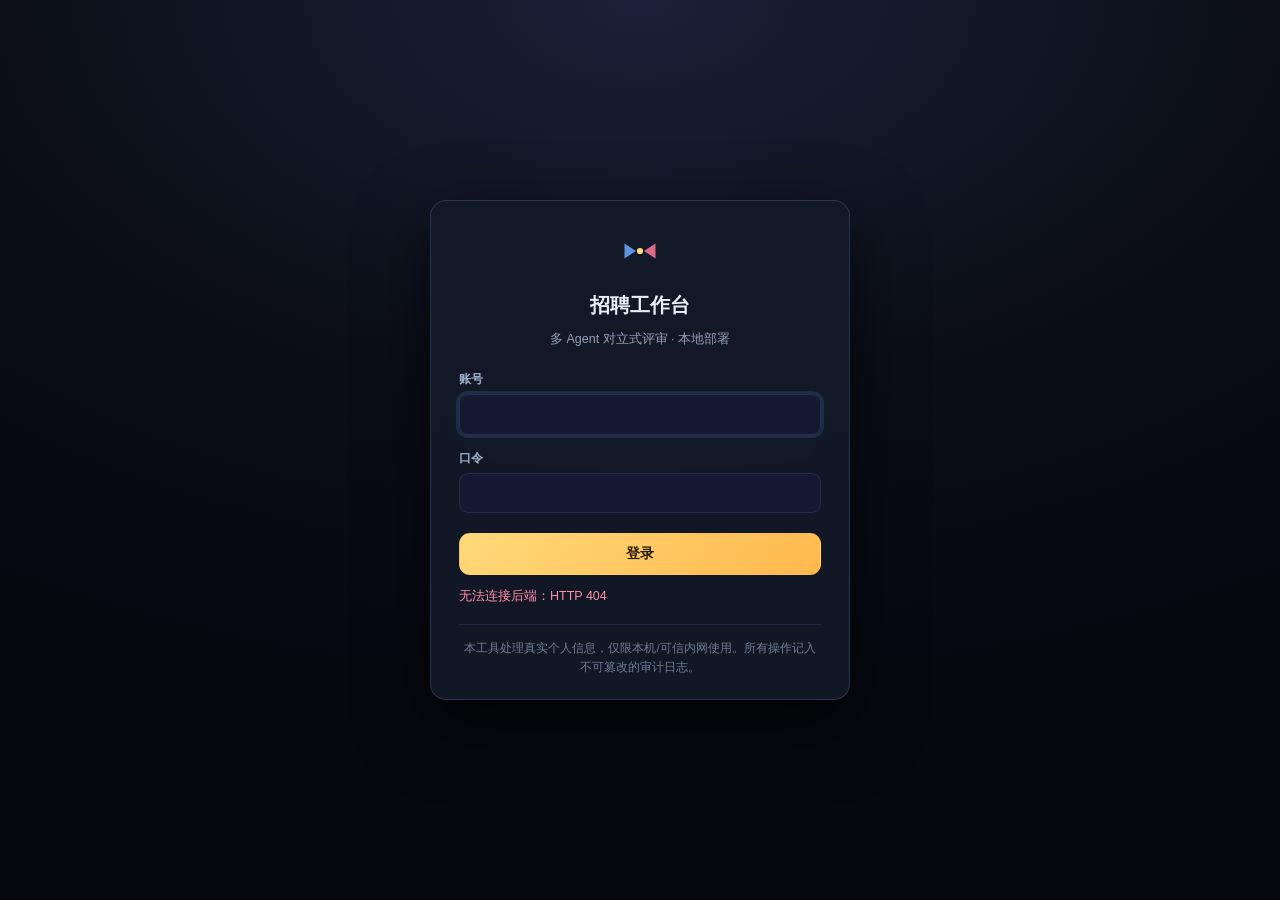
==== viewer/index.html @ b4128a80 "v01: 证据审计型人才筛选助手 本地部署的多 Agent 对抗式简历评审工具。这一版的目标不是"功能多"， 而是让结论**可被检验**：分数能复现、误差能量化、口径可追溯、结果能归档。  产出重点不" ====
<!DOCTYPE html>
<html lang="zh-CN">
<head>
<meta charset="UTF-8" />
<meta name="viewport" content="width=device-width, initial-scale=1.0" />
<title>多 Agent 对立式人才筛选 · 招聘工作台</title>
<link rel="stylesheet" href="styles.css" />
</head>
<body>
<canvas id="starfield"></canvas>

<!-- ==================== 登录 / 初始化闸门 ====================
     这道门不能省：库里存的是真实简历（手机号、学历、工作经历），
     没有登录就等于把整台机器的招聘数据暴露给任何能打开浏览器的人。 -->
<div id="authGate" class="auth-gate hidden">
  <div class="auth-card">
    <div class="auth-logo">
      <svg viewBox="0 0 40 40" width="40" height="40" aria-hidden="true">
        <path d="M4.5 12.5 L16 20 L4.5 27.5 Z" fill="#6ea8ff" opacity=".85"/>
        <path d="M35.5 12.5 L24 20 L35.5 27.5 Z" fill="#ff7a9a" opacity=".85"/>
        <circle cx="20" cy="20" r="3.1" fill="#ffd97a"/>
      </svg>
    </div>

    <!-- 首次启动：创建管理员 -->
    <div id="authSetup" class="hidden">
      <h2>首次启动 · 创建管理员</h2>
      <p class="auth-sub">
        本地数据库还没有任何账号。这个账号拥有全部权限（用户管理、隐私导出/删除）。
        口令至少 8 位——它保护的是真实候选人的个人信息。
      </p>
      <div class="field">
        <label>管理员账号</label>
        <input id="setupUser" type="text" value="admin" autocomplete="username">
      </div>
      <div class="field">
        <label>显示名</label>
        <input id="setupName" type="text" placeholder="例如：HR 主管" autocomplete="off">
      </div>
      <div class="field">
        <label>口令</label>
        <input id="setupPass" type="password" autocomplete="new-password">
        <div class="pw-meter"><i id="setupMeter"></i></div>
        <div class="hint" id="setupHint"></div>
      </div>
      <div class="field">
        <label>再输一次</label>
        <input id="setupPass2" type="password" autocomplete="new-password">
      </div>
      <button class="btn primary lg full" id="setupBtn" onclick="doSetup()">创建并进入</button>
      <div class="auth-msg" id="setupMsg"></div>
    </div>

    <!-- 常规登录 -->
    <div id="authLogin" class="hidden">
      <h2>招聘工作台</h2>
      <p class="auth-sub">多 Agent 对立式评审 · 本地部署</p>
      <div class="field">
        <label>账号</label>
        <input id="loginUser" type="text" autocomplete="username">
      </div>
      <div class="field">
        <label>口令</label>
        <input id="loginPass" type="password" autocomplete="current-password"
               onkeydown="if(event.key==='Enter')doLogin()">
      </div>
      <button class="btn primary lg full" id="loginBtn" onclick="doLogin()">登录</button>
      <div class="auth-msg" id="loginMsg"></div>
    </div>

    <div class="auth-note">
      本工具处理真实个人信息，仅限本机/可信内网使用。所有操作记入不可篡改的审计日志。
    </div>
  </div>
</div>

<div id="intro">
  <canvas id="introCanvas"></canvas>
</div>

<header class="pre-intro">
  <div class="logo" aria-hidden="true">
    <!-- 正反两方对撞 + 中间的裁判恒星：把"对立式筛选"直接画出来 -->
    <svg viewBox="0 0 40 40" width="30" height="30">
      <defs>
        <linearGradient id="lgPro" x1="0" y1="0" x2="1" y2="0">
          <stop offset="0" stop-color="#6ea8ff" stop-opacity=".35"/>
          <stop offset="1" stop-color="#6ea8ff"/>
        </linearGradient>
        <linearGradient id="lgCon" x1="1" y1="0" x2="0" y2="0">
          <stop offset="0" stop-color="#ff7a9a" stop-opacity=".35"/>
          <stop offset="1" stop-color="#ff7a9a"/>
        </linearGradient>
      </defs>
      <path d="M4.5 12.5 L16 20 L4.5 27.5 Z" fill="url(#lgPro)"/>
      <path d="M35.5 12.5 L24 20 L35.5 27.5 Z" fill="url(#lgCon)"/>
      <circle cx="20" cy="20" r="6.2" fill="#ffd97a" opacity=".16"/>
      <circle cx="20" cy="20" r="3.1" fill="#ffd97a"/>
    </svg>
  </div>
  <div class="titles">
    <h1>招聘工作台 · 多 Agent 对立式筛选</h1>
    <div class="sub">正反 Agent 实时博弈 → 裁判剔除幻觉 → 三评委盲审 → 中位数聚合定级</div>
  </div>
  <nav class="topnav">
    <button class="navbtn on" id="navJobs" onclick="switchView('jobs')">岗位</button>
    <button class="navbtn" id="navTalent" onclick="switchView('talent')">人才库</button>
    <button class="navbtn" id="navAnalytics" onclick="switchView('analytics')">分析</button>
    <button class="navbtn admin-only hidden" id="navAdmin" onclick="switchView('admin')">管理</button>
  </nav>
  <div class="spacer"></div>
  <span class="pending-badge hidden" id="pendingBadge" onclick="switchView('talent');filterPending()"
        title="有候选人疑似与库中记录是同一人，等待你确认"></span>
  <button class="btn tiny ghost hidden" id="pendingBatchBtn" onclick="openBatchIdentity()"
          title="一次确认多条（仅支持「不是同一人」，合并请逐条确认）">批量确认</button>
  <button class="model-badge" id="modelBadge" onclick="openSettings()" title="点击切换模型">
    <span class="mb-gear">⚙</span><span id="modelBadgeText">检测中…</span>
  </button>
  <button class="user-badge" id="userBadge" onclick="openUserMenu()" title="账号与退出">
    <span id="userBadgeText">—</span>
  </button>
</header>

<main id="app" class="pre-intro">

  <!-- ==================== 一、主界面：仪表盘 + 岗位列表 ==================== -->
  <section id="viewHome" class="view">

    <div class="dash-head">
      <div>
        <h2>招聘工作台</h2>
        <p class="dash-sub">用多 Agent 对抗式评审，把一份简历变成可解释、可复盘的结论</p>
      </div>
      <button class="btn primary lg" onclick="openNewJob()">＋ 新建岗位</button>
    </div>

    <!-- 环境自检：demo 现场最怕"配好了但跑不起来"却不知道卡在哪 -->
    <div id="selfcheckBand" class="selfcheck">
      <div class="sc-head">
        <b>环境自检</b>
        <span class="muted" id="scSummary">检查中…</span>
        <button class="btn tiny ghost" id="scProbeBtn" onclick="probeSelfcheck()"
                title="会真实发起一次最小模型调用（消耗极少额度）">检测模型连通性</button>
        <button class="btn tiny ghost" onclick="loadSelfcheck(false)">刷新</button>
      </div>
      <div id="scItems" class="sc-items"></div>
      <div class="hint" id="scNote"></div>
    </div>

    <!-- 概览 -->
    <div class="stat-grid">
      <div class="stat">
        <div class="sv" id="statJobs">0</div>
        <div class="sl">在招岗位</div>
      </div>
      <div class="stat">
        <div class="sv" id="statCands">0</div>
        <div class="sl">候选人</div>
      </div>
      <div class="stat">
        <div class="sv" id="statScored">0</div>
        <div class="sl">已出结论</div>
      </div>
      <div class="stat">
        <div class="sv" id="statGrade">—</div>
        <div class="sl">等级分布 A/B/C</div>
      </div>
    </div>

    <div class="section-head" id="jobsHead">
      <h3>在招岗位</h3>
      <span class="muted" id="jobsCount"></span>
    </div>
    <div id="jobGrid" class="job-grid"></div>
  </section>

  <!-- ==================== 二、岗位工作台 ==================== -->
  <section id="viewJob" class="view hidden">
    <button class="btn ghost back-btn" onclick="goHome()">← 返回主页</button>

    <div class="page-head">
      <div>
        <h2 id="jobTitle">—</h2>
        <p class="page-sub" id="jobSub"></p>
      </div>
      <div class="head-actions">
        <span class="badge" id="jobStatusBadge">—</span>
        <button class="btn" onclick="openJdEditor()">✎ 编辑岗位要求</button>
        <button class="btn danger-ghost" onclick="confirmDeleteJob()">删除岗位</button>
      </div>
    </div>

    <!-- 岗位要求摘要 -->
    <div id="jdCard" class="card"></div>

    <!-- 候选人素材 -->
    <div class="card">
      <div class="card-head">
        <h3>候选人素材</h3>
        <div class="head-actions">
          <button class="btn" onclick="openUpload()">＋ 上传素材</button>
        </div>
      </div>
      <div class="card-body">
        <div id="candList"></div>
      </div>
    </div>

    <!-- 评审 -->
    <div class="card">
      <div class="card-head">
        <h3>评审</h3>
        <div class="head-actions">
          <label class="chk"><input type="checkbox" id="optRebuild"> 重跑已评过的</label>
          <button class="btn danger-ghost hidden" id="cancelRunBtn" onclick="cancelRun()">■ 取消评审</button>
          <button class="btn primary" id="runBtn" onclick="startRun()">▶ 开始评审</button>
        </div>
      </div>
      <div class="card-body">
        <div id="runHint" class="hint"></div>
        <div id="costHint" class="hint cost-hint"></div>
        <div id="actualHint" class="hint hidden"></div>
      </div>
    </div>

    <!-- 实时辩论直播间：可拖动 / 可缩放 / 可最小化的浮窗 -->
    <div id="liveCard" class="card hidden">
      <div class="card-head" id="liveHead">
        <h3>⚔ 辩论直播间 <span class="live-grip-hint">拖动标题移动</span></h3>
        <div class="head-actions">
          <span class="badge" id="liveProgress">—</span>
          <button class="btn ghost" id="liveFollow" onclick="toggleFollow()">自动滚动：开</button>
          <button class="btn ghost" id="liveDock" onclick="toggleLiveFloat()"
                  title="在浮窗和页面内嵌之间切换">浮窗</button>
          <button class="btn ghost" id="liveMin" onclick="toggleLiveMin()"
                  title="收起只留标题栏">—</button>
        </div>
      </div>
      <div class="card-body" id="liveBody">
        <div id="liveFeed" class="live-feed"></div>
      </div>
    </div>

    <!-- 结果 -->
    <div id="resultCard" class="card hidden">
      <div class="card-head">
        <h3>评审结果</h3>
        <div class="head-actions">
          <button class="btn primary" onclick="exportReport()">📄 导出评审报告</button>
          <button class="btn" onclick="printReport()" title="打开打印预览，可选「另存为 PDF」">🖨 打印 / PDF</button>
          <button class="btn" onclick="exportJSON()">导出 JSON</button>
        </div>
      </div>
      <div class="card-body">
        <div id="resultBody"></div>
      </div>
    </div>

    <!-- 回测对齐：把 HR 的真实决定变成标准答案 -->
    <div id="alignCard" class="card hidden">
      <div class="card-head">
        <h3>🎯 与实际筛选结果对照（回测）</h3>
        <div class="head-actions">
          <button class="btn" onclick="openAlignImport()">＋ 导入真实决定</button>
          <button class="btn ghost" onclick="loadAlign()">刷新</button>
        </div>
      </div>
      <div class="card-body">
        <p class="hint">
          这一步回答的是<b>最该先问的问题</b>：系统认为该先看的人，
          和你实际推去面试的人，重合度有多高。<br>
          没有这一步，分数准不准只能靠感觉；有了它，你才知道该不该信这个排序。
        </p>
        <div id="alignBatchList"></div>
        <div id="alignReport" style="margin-top:14px"></div>
      </div>
    </div>
  </section>

  <!-- ==================== 三、人才库（跨岗位） ==================== -->
  <section id="viewTalent" class="view hidden">
    <div class="dash-head">
      <div>
        <h2>人才库</h2>
        <p class="dash-sub">所有面过的人沉淀在这里 —— 跨岗位汇总，可以再拉进新岗位复评</p>
      </div>
      <div class="head-actions">
        <input id="talentSearch" class="talent-search" type="search"
               placeholder="搜索姓名 / 标签 / 备注 / 岗位…"
               oninput="debouncedTalentSearch()">
        <div class="seg-mini" id="talentGradeSeg">
          <button class="segbtn on" data-g="" onclick="setTalentGrade('')">全部</button>
          <button class="segbtn" data-g="A" onclick="setTalentGrade('A')">A</button>
          <button class="segbtn" data-g="B" onclick="setTalentGrade('B')">B</button>
          <button class="segbtn" data-g="C" onclick="setTalentGrade('C')">C</button>
        </div>
        <select id="talentStatus" class="talent-sel" onchange="loadTalent()">
          <option value="">全部状态</option>
        </select>
      </div>
    </div>

    <div class="stat-grid" id="talentStats"></div>

    <div class="section-head">
      <h3>人才清单</h3>
      <span class="muted" id="talentCount"></span>
    </div>
    <div id="talentGrid" class="talent-grid"></div>
  </section>

  <!-- ==================== 四、分析：这套分数到底准不准 ==================== -->
  <section id="viewAnalytics" class="view hidden">
    <div class="dash-head">
      <div>
        <h2>分析</h2>
        <p class="dash-sub">
          这里回答一个问题：<b>本工具的评分，和真实面试结果对得上吗？</b>
          对不上就说明分数不能用；没数据就说明还不能判断。
        </p>
      </div>
    </div>

    <div class="notice">
      <b>先看这一条：</b>0–10 分与 A/B/C 等级本身<b>未经校准</b>，
      是一件"有理由但没证据"的判断。它<b>不能</b>单独作为录用或淘汰依据。
      翻到下面「命中率」看它目前有没有被验证过。
    </div>

    <!-- 命中率 -->
    <div class="card">
      <div class="card-head">
        <h3>评分有效性（命中率）</h3>
        <div class="head-actions">
          <button class="btn small" onclick="loadHitRate()">刷新</button>
        </div>
      </div>
      <div class="card-body" id="hitRateBody">
        <div class="hint">加载中…</div>
      </div>
    </div>

    <!-- 漂移 -->
    <div class="card">
      <div class="card-head">
        <h3>评分口径漂移</h3>
        <div class="head-actions">
          <button class="btn small" onclick="loadDrift()">刷新</button>
        </div>
      </div>
      <div class="card-body" id="driftBody">
        <div class="hint">加载中…</div>
      </div>
    </div>

    <!-- 校准集 -->
    <div class="card">
      <div class="card-head">
        <h3>人工标定集（检验人机一致性）</h3>
        <div class="head-actions">
          <button class="btn small" onclick="openNewCalibSet()">＋ 新建标定集</button>
          <button class="btn small" onclick="loadCalibration()">刷新</button>
        </div>
      </div>
      <div class="card-body" id="calibBody">
        <div class="hint">加载中…</div>
      </div>
    </div>

    <!-- 用量 -->
    <div class="card">
      <div class="card-head">
        <h3>模型用量与成本</h3>
        <div class="head-actions">
          <button class="btn small" onclick="loadUsage()">刷新</button>
        </div>
      </div>
      <div class="card-body" id="usageBody">
        <div class="hint">加载中…</div>
      </div>
    </div>
  </section>

  <!-- ==================== 五、管理（仅 admin） ==================== -->
  <section id="viewAdmin" class="view hidden">
    <div class="dash-head">
      <div>
        <h2>管理</h2>
        <p class="dash-sub">用户、审计日志、隐私与数据保留</p>
      </div>
    </div>

    <div class="card">
      <div class="card-head">
        <h3>用户</h3>
        <div class="head-actions">
          <button class="btn small" onclick="openNewUser()">＋ 新建用户</button>
          <button class="btn small" onclick="loadUsers()">刷新</button>
        </div>
      </div>
      <div class="card-body" id="usersBody"><div class="hint">加载中…</div></div>
    </div>

    <div class="card">
      <div class="card-head">
        <h3>隐私与数据保留</h3>
        <div class="head-actions">
          <button class="btn small" onclick="loadPrivacy()">刷新</button>
        </div>
      </div>
      <div class="card-body" id="privacyBody"><div class="hint">加载中…</div></div>
    </div>

    <div class="card">
      <div class="card-head">
        <h3>审计日志 <span class="muted">SHA-256 哈希链，改一条就断链</span></h3>
        <div class="head-actions">
          <button class="btn small" onclick="loadAudit()">刷新</button>
        </div>
      </div>
      <div class="card-body" id="auditBody"><div class="hint">加载中…</div></div>
    </div>
  </section>
</main>

<!-- ==================== 人才详情抽屉 ==================== -->
<div id="talentDrawer" class="drawer hidden" onclick="if(event.target===this)closeTalent()">
  <div class="drawer-card">
    <div class="drawer-head">
      <div>
        <h2 id="tdName">—</h2>
        <div class="drawer-sub" id="tdSub"></div>
      </div>
      <button class="modal-x" onclick="closeTalent()">✕</button>
    </div>
    <div class="drawer-body">
      <div class="field">
        <label>真实进展 <span class="muted">回填后才有"评分是否有效"的数据</span></label>
        <div class="head-actions">
          <span class="badge" id="tdStage">—</span>
          <button class="btn small primary" onclick="openOutcome()">记录进展</button>
        </div>
      </div>
      <div class="field">
        <label>流转状态 <span class="muted">独立于岗位，岗位删了档案也还在</span></label>
        <select id="tdStatus" onchange="saveTalentMeta()"></select>
      </div>
      <div class="field">
        <label>备注</label>
        <textarea id="tdNote" rows="2" placeholder="例如：沟通能力强，可考虑其他岗位"
                  oninput="debouncedSaveNote()"></textarea>
      </div>
      <div class="field">
        <label>拉进岗位复评 <span class="muted">复用已上传的材料，无需重新上传</span></label>
        <div class="head-actions">
          <select id="tdJobSel" class="talent-sel"></select>
          <button class="btn primary small" onclick="importToJob()">加入该岗位</button>
        </div>
        <div class="wb-status" id="tdImportMsg"></div>
      </div>
      <div class="field">
        <label>评审履历</label>
        <div id="tdHistory" class="td-history"></div>
      </div>
    </div>
  </div>
</div>

<!-- ==================== 模型设置 ==================== -->
<div id="settingsModal" class="modal hidden" onclick="if(event.target===this)cancelSettings()">
  <div class="modal-card">
    <div class="modal-head">
      <h2>⚙ 模型设置</h2>
      <button class="modal-x" onclick="cancelSettings()">✕</button>
    </div>
    <div class="modal-body">
      <div class="field">
        <label>供应商 / 预设</label>
        <select id="cfgProvider" onchange="onProviderChange()">
          <option value="workbuddy">WorkBuddy（复用本机积分）</option>
          <option value="deepseek">DeepSeek</option>
          <option value="qwen">通义千问 DashScope</option>
          <option value="ollama">Ollama（本地）</option>
          <option value="">自定义（OpenAI 兼容）</option>
        </select>
      </div>
      <div class="field hidden" id="cfgWorkBuddyHint">
        <span class="wb-status" id="cfgWorkBuddyStatus">（打开面板时自动检测）</span>
        <div class="wb-credits hidden" id="cfgWorkBuddyCredits"></div>
      </div>
      <div class="field" id="cfgKeyRow">
        <label>API Key <span class="muted">（仅本次会话内存使用，不保存）</span></label>
        <input id="cfgKey" type="password" placeholder="sk-..." autocomplete="off">
      </div>
      <div class="field">
        <label>Base URL <span class="muted">选预设可留空自动填</span></label>
        <input id="cfgBase" type="text" placeholder="https://api.openai.com/v1" autocomplete="off">
      </div>
      <div class="field">
        <label>模型名 <span class="muted">（从下拉选，或在下方手填）</span></label>
        <select id="cfgModelPick" onchange="onPickModel()">
          <option value="">— 暂无列表，点下方「读取可用模型」—</option>
        </select>
        <input id="cfgModel" type="text" placeholder="也可直接手填模型名" autocomplete="off">
        <div id="cfgProbeRow">
          <button class="btn small" id="cfgListBtn" type="button" onclick="probeModels()">读取可用模型</button>
          <button class="btn small" id="cfgTestBtn" type="button" onclick="probeTest()">测试连通性</button>
          <div class="wb-status" id="cfgTestResult"></div>
        </div>
      </div>
      <div class="field">
        <label>当前评分口径 <span class="muted">（改模型/权重/提示词都会让它变）</span></label>
        <div id="cfgRubric" class="rubric-box"><span class="muted">打开面板时自动读取</span></div>
      </div>
      <div class="modal-actions">
        <button class="btn" onclick="cancelSettings()">取消</button>
        <button class="btn primary" onclick="closeSettings()">保存并关闭</button>
      </div>
    </div>
  </div>
</div>

<!-- ==================== 评审细则（权重 + 每维看什么） ==================== -->
<div id="rubricModal" class="modal hidden" onclick="if(event.target===this)closeRubricEditor()">
  <div class="modal-card wide">
    <div class="modal-head">
      <h2>评审细则与权重</h2>
      <button class="modal-x" onclick="closeRubricEditor()">✕</button>
    </div>
    <div class="modal-body">
      <p class="hint">
        权重没有正确答案，它表达的是<b>你认为什么更重要</b>。改完之后口径版本号会变，
        新结果与该岗位已有的旧结果<b>不可直接比较</b>——这一点系统会替你在卡片上标出来。
      </p>
      <div id="rubricBlocked" class="align-warn hidden"></div>

      <div class="field">
        <label>从岗位类型套用一组起点 <span class="muted">（可再手改）</span></label>
        <select id="rbPreset" onchange="onPresetChange()">
          <option value="">— 选择岗位类型 —</option>
        </select>
        <div id="rbPresetWhy" class="rubric-why" style="margin-top:7px"></div>
      </div>

      <div class="field">
        <label>三个维度的权重</label>
        <div id="rbWeights"></div>
        <div id="rbWeightSum" class="hint"></div>
      </div>

      <div class="field">
        <label>每个维度「看什么」<span class="muted">（会直接进入评委的提示词）</span></label>
        <div id="rbCriteria"></div>
      </div>

      <div class="field">
        <label>补充说明 <span class="muted">（可选，例如团队的硬规矩）</span></label>
        <textarea id="rbNotes" rows="2" maxlength="800"></textarea>
      </div>

      <div id="rbImpact" class="hint"></div>

      <div class="modal-actions">
        <button class="btn" onclick="closeRubricEditor()">取消</button>
        <button class="btn primary" id="rbSaveBtn" onclick="saveRubric()">保存细则</button>
      </div>
      <div class="auth-msg" id="rbMsg"></div>
    </div>
  </div>
</div>

<!-- ==================== 批量确认身份 ====================
     只支持"确认不是同一人"。合并（确认为同一人）必须逐条做：
     合并会改写 person_id 并可能连带合并档案，一次点错几十条无法核对。 -->
<div id="batchIdentityModal" class="modal hidden" onclick="if(event.target===this)closeBatchIdentity()">
  <div class="modal-card wide">
    <div class="modal-head">
      <h2>批量确认身份</h2>
      <button class="modal-x" onclick="closeBatchIdentity()">✕</button>
    </div>
    <div class="modal-body">
      <p class="hint">
        这里只处理"<b>确认是两个不同的人</b>"。如果要合并成同一个人，
        请逐条点开确认 —— 合并会改写档案归属，批量做无法逐条核对。
      </p>
      <div class="modal-actions" style="margin-bottom:10px">
        <label class="chk"><input type="checkbox" id="batchAll" onchange="toggleBatchAll(this.checked)">
          全选</label>
        <button class="btn primary" onclick="submitBatchIdentity()">确认所选「不是同一人」</button>
      </div>
      <div id="batchIdentityBox"><p class="muted">加载中…</p></div>
      <div class="auth-msg" id="batchIdentityMsg"></div>
    </div>
  </div>
</div>

<!-- ==================== 数据备份 ==================== -->
<div id="backupModal" class="modal hidden" onclick="if(event.target===this)closeBackup()">
  <div class="modal-card wide">
    <div class="modal-head">
      <h2>数据备份</h2>
      <button class="modal-x" onclick="closeBackup()">✕</button>
    </div>
    <div class="modal-body">
      <p class="hint">
        整个系统的留痕（候选人、评审历史、决策理由、审计链）都在这一个 SQLite 文件里。
        没有备份，任何一次磁盘故障都会让"可追溯"变成一句空话。
        <br>备份是普通 <code>.db</code> 文件，可以直接拷到别处做异地副本。
      </p>
      <div class="modal-actions" style="margin-bottom:12px">
        <button class="btn primary" onclick="doBackup()">立即备份</button>
      </div>
      <div id="backupMsg" class="auth-msg"></div>
      <div id="backupBox"><p class="muted">加载中…</p></div>
      <p class="hint" style="margin-top:12px">
        ⚠ 恢复会<b>覆盖当前所有数据</b>。恢复前建议先点一次「立即备份」，
        这样即使恢复错了也还能退回来。
      </p>
    </div>
  </div>
</div>

<!-- ==================== 新建/编辑岗位要求 ==================== -->
<div id="jdModal" class="modal hidden" onclick="if(event.target===this)closeJd()">
  <div class="modal-card wide">
    <div class="modal-head">
      <h2 id="jdModalTitle">新建岗位</h2>
      <button class="modal-x" onclick="closeJd()">✕</button>
    </div>
    <div class="modal-body">
      <div class="steps">
        <div class="step on" id="jdStep1"><b>1</b><span>录入招聘要求</span></div>
        <div class="step" id="jdStep2"><b>2</b><span>核对结构化结果</span></div>
      </div>

      <div class="field">
        <label>岗位名称</label>
        <input id="jdTitle" type="text" placeholder="例如：高级后端工程师" autocomplete="off">
      </div>

      <div class="field">
        <label>从模板快速开始 <span class="muted">点一下自动填入，再按需修改</span></label>
        <div class="tpl-row" id="jdTemplates"></div>
      </div>

      <div class="field">
        <label>招聘要求 <span class="muted">直接粘贴，或上传文档/截图后由模型自动结构化</span></label>
        <textarea id="jdRaw" rows="7" placeholder="把 HR 写的招聘要求贴在这里，例如：&#10;硬性要求：8年以上后端开发经验；精通 Go 或 Java…&#10;加分项：亿级流量重构经验…&#10;风险红线：近两年频繁跳槽…"></textarea>
        <div class="row-actions">
          <button class="btn small" type="button" onclick="document.getElementById('jdFiles').click()">📎 上传文档/截图</button>
          <input type="file" id="jdFiles" multiple accept=".docx,.pdf,.txt,.md,.png,.jpg,.jpeg,.webp" class="hidden" onchange="onJdFilesPicked(this)">
          <button class="btn small primary" type="button" id="jdStructBtn" onclick="structureJd()">✨ 让模型结构化</button>
        </div>
        <div class="wb-status" id="jdStructMsg"></div>
        <div id="jdFilesList" class="file-list"></div>
      </div>

      <!-- 结构化结果（可微调） -->
      <div id="jdEdit" class="hidden">
        <hr class="sep">
        <div class="field">
          <label>岗位概述</label>
          <input id="jdSummary" type="text" placeholder="一句话概括要什么样的人">
        </div>
        <div class="grid-3">
          <div class="field">
            <label>硬性要求 <span class="muted">不满足即淘汰</span></label>
            <div class="list-editor" id="jdReq"></div>
            <button class="btn tiny" type="button" onclick="addListItem('jdReq')">＋ 添加</button>
          </div>
          <div class="field">
            <label>优先项 <span class="muted">加分但不致命</span></label>
            <div class="list-editor" id="jdPref"></div>
            <button class="btn tiny" type="button" onclick="addListItem('jdPref')">＋ 添加</button>
          </div>
          <div class="field">
            <label>风险红线 <span class="muted">需要警惕的信号</span></label>
            <div class="list-editor" id="jdRed"></div>
            <button class="btn tiny" type="button" onclick="addListItem('jdRed')">＋ 添加</button>
          </div>
        </div>
        <div class="field">
          <label>维度权重 <span class="muted">会自动归一化</span></label>
          <div class="weights-row" id="jdWeights"></div>
        </div>
      </div>

      <div class="modal-actions">
        <button class="btn" onclick="closeJd()">取消</button>
        <button class="btn primary" id="jdSaveBtn" onclick="saveJd()">保存岗位</button>
      </div>
    </div>
  </div>
</div>

<!-- ==================== 上传候选人素材 ==================== -->
<div id="upModal" class="modal hidden" onclick="if(event.target===this)closeUpload()">
  <div class="modal-card">
    <div class="modal-head">
      <h2>上传候选人素材</h2>
      <button class="modal-x" onclick="closeUpload()">✕</button>
    </div>
    <div class="modal-body">
      <div class="field">
        <label>候选人姓名 <span class="muted">留空则从文件名自动识别</span></label>
        <input id="upName" type="text" placeholder="例如：林晚（多个候选人可留空，按文件名分组）" autocomplete="off">
      </div>
      <div class="field">
        <label>素材文件 <span class="muted">简历 / 测评；支持 docx、pdf、txt、md、图片</span></label>
        <div id="upDrop" class="drop-zone">
          <div class="drop-ico">⬆</div>
          <div>把文件拖到这里，或 <span class="link" onclick="document.getElementById('upFiles').click()">点击选择</span></div>
          <div class="hint">文件名带「测评/assessment」会自动归为测评，其余视为简历</div>
        </div>
        <input type="file" id="upFiles" multiple accept=".docx,.pdf,.txt,.md,.json,.png,.jpg,.jpeg,.webp" class="hidden" onchange="onUpFilesPicked(this)">
        <div id="upFilesList" class="file-list"></div>
      </div>
      <div class="modal-actions">
        <button class="btn" onclick="closeUpload()">取消</button>
        <button class="btn primary" id="upBtn" onclick="doUpload()">上传并解析</button>
      </div>
      <div id="upMsg" class="wb-status"></div>
    </div>
  </div>
</div>

<div id="toastHost"></div>

<!-- ==================== 疑似同一人确认（P0-4 人工闸门） ====================
     系统判"不确定"时绝不自动合并，而是把材料摆给 HR 看，
     由人决定这两个档案是不是同一个人。 -->
<div id="identityModal" class="modal hidden" onclick="if(event.target===this)closeIdentity()">
  <div class="modal-card wide">
    <div class="modal-head">
      <h2>这两个档案是同一个人吗？</h2>
      <button class="modal-x" onclick="closeIdentity()">✕</button>
    </div>
    <div class="modal-body">
      <p class="hint">
        系统按<b>姓名 / 学历 / 工作经历 / 所在地 / 出生年份</b>做多信号比对，
        本次得分落在"不确定"区间，因此<b>没有自动合并</b>。
        请对照下面的差异自行判断。
      </p>
      <div id="identityBody"></div>
      <div class="modal-actions">
        <button class="btn" onclick="closeIdentity()">稍后再决定</button>
        <button class="btn" onclick="resolveIdentity(false)">不是同一人</button>
        <button class="btn primary" onclick="resolveIdentity(true)">是同一人，合并档案</button>
      </div>
    </div>
  </div>
</div>

<!-- ==================== 结果回填 ==================== -->
<div id="outcomeModal" class="modal hidden" onclick="if(event.target===this)closeOutcome()">
  <div class="modal-card">
    <div class="modal-head">
      <h2>记录真实进展</h2>
      <button class="modal-x" onclick="closeOutcome()">✕</button>
    </div>
    <div class="modal-body">
      <p class="hint">
        这一步决定这套评分有没有价值：只有把真实面试结果回填回来，
        "高分是否真的更有戏"才能被检验。不回填，评分就永远只是猜测。
      </p>
      <div class="field">
        <label>当前进展</label>
        <select id="ocStage"></select>
      </div>
      <div class="field">
        <label>备注 <span class="muted">可选</span></label>
        <textarea id="ocNote" rows="2" placeholder="例如：技术面通过，卡在薪资"></textarea>
      </div>
      <div class="modal-actions">
        <button class="btn" onclick="closeOutcome()">取消</button>
        <button class="btn primary" onclick="saveOutcome()">保存</button>
      </div>
      <div class="auth-msg" id="ocMsg"></div>
    </div>
  </div>
</div>

<!-- ==================== 回测对齐：导入真实决定 ==================== -->
<div id="alignModal" class="modal hidden" onclick="if(event.target===this)closeAlign()">
  <div class="modal-card wide">
    <div class="modal-head">
      <h2>导入 HR 的真实决定</h2>
      <button class="modal-x" onclick="closeAlign()">✕</button>
    </div>
    <div class="modal-body">
      <p class="hint">
        把「这一批简历里，谁被推去面试、谁被淘汰」贴进来，系统就能算出
        <b>它排的前 N 名里有几个和你的决定一致</b>。<br>
        直接从 Excel 复制粘贴即可（支持逗号或制表符分隔），第一行是表头，
        需要包含<b>姓名</b>和<b>决定</b>两列；可再加一列<b>备注</b>。
        决定列请用「推进 / 淘汰 / 待定」。
      </p>
      <div class="field">
        <label>批次名称 <span class="muted">便于日后区分</span></label>
        <input id="alignLabel" type="text" placeholder="例如：2026-03 高级后端 200 人">
      </div>
      <div class="field">
        <label>粘贴内容</label>
        <textarea id="alignText" rows="9" placeholder="姓名,决定,备注
张三,推进,背景匹配
李四,淘汰,方向不符
王五,待定,等用人经理确认"></textarea>
      </div>
      <div class="modal-actions">
        <button class="btn" onclick="closeAlign()">取消</button>
        <button class="btn" onclick="previewAlign()">先预览</button>
        <button class="btn primary" onclick="saveAlign()">导入</button>
      </div>
      <div id="alignPreviewBox" style="margin-top:12px"></div>
      <div class="auth-msg" id="alignMsg"></div>
    </div>
  </div>
</div>

<!-- ==================== 候选人决策 ==================== -->
<div id="decideModal" class="modal hidden" onclick="if(event.target===this)closeDecide()">
  <div class="modal-card">
    <div class="modal-head">
      <h2>记录决定</h2>
      <button class="modal-x" onclick="closeDecide()">✕</button>
    </div>
    <div class="modal-body">
      <p class="hint">
        决定必须由人来做，并且留下理由 —— 这是可申诉性的最低要求。
        系统只提供证据，不替你做决定。
      </p>
      <div class="field">
        <label>候选人</label>
        <div id="decideName" class="muted">—</div>
      </div>
      <div class="field">
        <label>决定</label>
        <select id="decideChoice">
          <option value="advance">推进面试</option>
          <option value="reject">淘汰</option>
          <option value="hold">待定</option>
        </select>
      </div>
      <div class="field">
        <label>理由 <span class="req">必填</span></label>
        <textarea id="decideReason" rows="3"
                  placeholder="例如：清华本科+6年后端，与 JD 的 Go/分布式要求高度匹配；争议点「是否带过团队」需在面试中核实"></textarea>
      </div>
      <div class="modal-actions">
        <button class="btn" onclick="closeDecide()">取消</button>
        <button class="btn primary" onclick="saveDecide()">保存决定</button>
      </div>
      <div class="auth-msg" id="decideMsg"></div>
    </div>
  </div>
</div>

<!-- ==================== 待绑定：同名/找不到人的真实决定 ==================== -->
<div id="bindModal" class="modal hidden" onclick="if(event.target===this)closeBind()">
  <div class="modal-card wide">
    <div class="modal-head">
      <h2>待绑定的真实决定</h2>
      <button class="modal-x" id="btnBindClose">✕</button>
    </div>
    <div class="modal-body">
      <p class="hint">
        同名的人不会被自动合并 —— 把一个人的决定算到另一个人头上，
        会让命中率凭空变好或变差，而界面上看不出来。
        这里由你对照学历、城市、工作经历等线索自己认。
      </p>
      <div id="bindBox"><p class="muted">加载中…</p></div>
      <div class="auth-msg" id="bindMsg"></div>
    </div>
  </div>
</div>

<!-- ==================== 评审历史 ==================== -->
<div id="histModal" class="modal hidden" onclick="if(event.target===this)closeHistory()">
  <div class="modal-card wide">
    <div class="modal-head">
      <h2>评审历史</h2>
      <button class="modal-x" onclick="closeHistory()">✕</button>
    </div>
    <div class="modal-body">
      <p class="hint">
        同一个人的历次评审。如果分数在几次之间跨了档位，
        说明"他是 A 级"这个结论不该被当成事实使用。
      </p>
      <div id="histBox"><p class="muted">加载中…</p></div>
    </div>
  </div>
</div>

<!-- ==================== 用户菜单 ==================== -->
<div id="userModal" class="modal hidden" onclick="if(event.target===this)closeUserMenu()">
  <div class="modal-card">
    <div class="modal-head">
      <h2>账号</h2>
      <button class="modal-x" onclick="closeUserMenu()">✕</button>
    </div>
    <div class="modal-body">
      <div id="userInfo" class="hint"></div>
      <hr class="sep">
      <div class="field">
        <label>当前口令</label>
        <input id="pwOld" type="password" autocomplete="current-password">
      </div>
      <div class="field">
        <label>新口令 <span class="muted">至少 8 位</span></label>
        <input id="pwNew" type="password" autocomplete="new-password" oninput="renderPwMeter()">
        <div class="pw-meter"><i id="pwMeter"></i></div>
        <div class="hint" id="pwHint"></div>
      </div>
      <div class="modal-actions">
        <button class="btn" onclick="openBackup()" id="btnOpenBackup">数据备份</button>
        <button class="btn danger-ghost" onclick="doLogout()">退出登录</button>
        <button class="btn primary" onclick="doChangePassword()">修改口令</button>
      </div>
      <div class="auth-msg" id="pwMsg"></div>
    </div>
  </div>
</div>

<!-- ==================== 新建用户 ==================== -->
<div id="newUserModal" class="modal hidden" onclick="if(event.target===this)closeNewUser()">
  <div class="modal-card">
    <div class="modal-head">
      <h2>新建用户</h2>
      <button class="modal-x" onclick="closeNewUser()">✕</button>
    </div>
    <div class="modal-body">
      <div class="field">
        <label>账号</label>
        <input id="nuUser" type="text" autocomplete="off">
      </div>
      <div class="field">
        <label>显示名</label>
        <input id="nuName" type="text" autocomplete="off">
      </div>
      <div class="field">
        <label>角色</label>
        <select id="nuRole">
          <option value="hr">招聘（可上传、评审、回填）</option>
          <option value="viewer">只读（只能看结果）</option>
          <option value="admin">管理员（含用户管理与隐私操作）</option>
        </select>
      </div>
      <div class="field">
        <label>初始口令</label>
        <input id="nuPass" type="password" autocomplete="new-password">
      </div>
      <div class="modal-actions">
        <button class="btn" onclick="closeNewUser()">取消</button>
        <button class="btn primary" onclick="doCreateUser()">创建</button>
      </div>
      <div class="auth-msg" id="nuMsg"></div>
    </div>
  </div>
</div>

<!-- ==================== 新建标定集 ==================== -->
<div id="calibSetModal" class="modal hidden" onclick="if(event.target===this)closeNewCalibSet()">
  <div class="modal-card">
    <div class="modal-head">
      <h2>新建标定集</h2>
      <button class="modal-x" onclick="closeNewCalibSet()">✕</button>
    </div>
    <div class="modal-body">
      <p class="hint">
        标定集 = 一批<b>已由资深面试官人工定级</b>的候选人。
        用它检验"模型给出的等级"和"人给的等级"是否一致。
        不一致不代表模型错，但一致率过低说明它不能替代人。
      </p>
      <div class="field">
        <label>名称</label>
        <input id="csName" type="text" placeholder="例如：2026 后端岗人工标定">
      </div>
      <div class="field">
        <label>说明</label>
        <textarea id="csDesc" rows="2" placeholder="这批样本的代表性、谁定的级、什么时候定的"></textarea>
      </div>
      <div class="modal-actions">
        <button class="btn" onclick="closeNewCalibSet()">取消</button>
        <button class="btn primary" onclick="doCreateCalibSet()">创建</button>
      </div>
      <div class="auth-msg" id="csMsg"></div>
    </div>
  </div>
</div>

<!-- ==================== 候选人对比 ==================== -->
<div id="compareBar" class="compare-bar hidden">
  <span id="compareCount">已选 0 人</span>
  <button class="btn small" onclick="clearCompare()">清空</button>
  <button class="btn primary small" onclick="openCompare()">开始对比 →</button>
</div>

<div id="compareModal" class="modal hidden" onclick="if(event.target===this)closeCompare()">
  <div class="modal-card wide">
    <div class="modal-head">
      <h2>候选人对比</h2>
      <div class="head-actions">
        <button class="btn small" onclick="exportCompare()">导出对比</button>
        <button class="modal-x" onclick="closeCompare()">✕</button>
      </div>
    </div>
    <div class="modal-body">
      <div id="compareBody"></div>
    </div>
  </div>
</div>

<script src="api.js"></script>
<script src="app.js"></script>
</body>
</html>
---- viewer/styles.css ----
/* ============================================================
   星空主题 · 每位候选人都是一颗星，高光需要被看见
   配色：深空靛蓝底 + 星光金主光 + 冷蓝正方 / 暖红反方
   ============================================================ */
:root{
  --bg-0:#050816;
  --bg-1:#0b1026;
  --bg-2:#141a3a;
  --panel:rgba(18,26,54,.55);
  --panel-solid:#111834;
  --line:rgba(140,160,255,.14);
  --line-strong:rgba(140,160,255,.28);
  --ink:#e8ecff;
  --muted:#8a94c0;
  --star:#ffd97a;          /* 星光金 */
  --star-dim:#c9a84a;
  --a:#ffd97a;              /* A 级：亮金 */
  --b:#8ab4ff;              /* B 级：蓝白 */
  --c:#ff7a9a;              /* C 级：暗红 */
  --pro:#6ea8ff;            /* 正方冷光 */
  --con:#ff7a9a;            /* 反方暖光 */
  --judge:#b79aff;          /* 裁判紫 */
  --shadow:0 8px 32px rgba(0,0,0,.45);
  --radius:14px;
  /* 页面底色只在这里定义一次：body 与入场遮罩共用，
     否则入场是纯色平涂、主界面是渐层，划完星星会明显"跳"一下。 */
  --bg-layers:
    radial-gradient(ellipse 80% 60% at 20% 10%, rgba(90,80,200,.18), transparent 60%),
    radial-gradient(ellipse 70% 50% at 85% 90%, rgba(255,150,120,.08), transparent 60%),
    linear-gradient(180deg, var(--bg-1) 0%, var(--bg-0) 100%);
  /* 让原生控件（下拉弹层、滚动条、光标、自动填充）也走深色，
     否则即使背景改深，浏览器仍会画白底弹层与浅色滚动条。 */
  color-scheme:dark;
}
*{box-sizing:border-box}
/* 新版是普通文档流布局，必须能上下滚动。
   旧版是"固定侧栏 + 内部滚动 main"的单屏 SPA，靠 html/body 100% + overflow:hidden
   把滚动锁死——那套规则留着会让整页无法滚动，辩论内容多起来就永远看不到下面的部分。 */
html{height:100%;background:var(--bg-0)}
body{
  margin:0;
  min-height:100%;
  font-family:-apple-system,BlinkMacSystemFont,"Segoe UI","PingFang SC","Microsoft YaHei",sans-serif;
  color:var(--ink);
  font-size:14px;line-height:1.55;
  /* 底色交给两层**都固定在视口**的背景：html 的纯色兜底 + body::before 的渐变。
     原来这里直接 background:var(--bg-layers)，而星空画布是 position:fixed——
     于是滚动时星星钉着不动、紫色光晕却跟着文档滑走。静止时看着是一整张图，
     一滚动就显形：两层背景各走各的，画面像被切开。
     不用 background-attachment:fixed 的原因见下（会整屏重绘）。 */
  background:transparent;
  -webkit-font-smoothing:antialiased;
  overflow-x:hidden;   /* 只挡横向滚动条，纵向放行 */
}

/* 背景渐变层：固定铺满视口，且**不随内容滚动**。
   用 position:fixed 的伪元素而不是 background-attachment:fixed：
   后者在滚动时要求整屏重绘，低端 GPU 上会出现"滚过去的区域一片空白"；
   前者交给合成器处理，内容滚动完全不触碰它。
   z-index:-1 让它在星空画布（z-index:0）之下、正文之上。 */
body::before{
  content:"";
  position:fixed;inset:0;
  z-index:-1;
  background:var(--bg-layers);
  pointer-events:none;
}
/* 星空画布 */
#starfield{
  position:fixed;inset:0;
  z-index:0;pointer-events:none;
}

/* ===== Header ===== */
header{
  display:flex;align-items:center;gap:13px;
  padding:13px 22px;
  background:rgba(10,15,35,.55);
  backdrop-filter:blur(12px);
  -webkit-backdrop-filter:blur(12px);
  border-bottom:1px solid var(--line);
  position:relative;z-index:3;
}
/* 品牌标：正反两方对撞 + 中间裁判恒星（SVG 画，不用文字） */
.logo{
  width:40px;height:40px;border-radius:12px;
  display:flex;align-items:center;justify-content:center;
  background:linear-gradient(145deg, rgba(110,168,255,.14), rgba(255,122,154,.10));
  border:1px solid var(--line-strong);
  box-shadow:0 0 16px rgba(255,217,122,.14), inset 0 0 14px rgba(110,168,255,.08);
}
.logo svg{display:block}

/* 顶栏模型徽章：只回答"我现在用的是哪个模型" */
.model-badge{
  display:inline-flex;align-items:center;gap:7px;
  font:inherit;font-size:12.5px;font-weight:600;
  padding:6px 13px;border-radius:20px;cursor:pointer;
  color:#9fe8c8;background:rgba(120,230,180,.10);
  border:1px solid rgba(120,230,180,.32);
  transition:.18s;
}
.model-badge:hover{background:rgba(120,230,180,.18);border-color:rgba(120,230,180,.55)}
.model-badge.warn{color:var(--star);background:rgba(255,217,122,.10);border-color:rgba(255,217,122,.35)}
.mb-gear{opacity:.75;font-size:12px}

header .titles{display:flex;flex-direction:column}
header h1{font-size:16px;margin:0;font-weight:700;letter-spacing:.5px;color:var(--ink)}
header .sub{font-size:12px;color:var(--muted);margin-top:2px}
header .spacer{flex:1}
.btn{
  font-size:13px;padding:7px 14px;
  border:1px solid var(--line-strong);
  background:rgba(30,40,80,.4);
  border-radius:9px;cursor:pointer;
  color:var(--ink);transition:.2s;font-weight:500;font-family:inherit;
}
.btn:hover{background:rgba(110,168,255,.15);border-color:var(--pro);color:#fff;box-shadow:0 0 12px rgba(110,168,255,.25)}
.btn.primary{background:linear-gradient(135deg,var(--star),#ffb84d);color:#2a1e00;border-color:transparent;font-weight:700}
.btn.primary:hover{box-shadow:0 0 18px rgba(255,217,122,.5);color:#000}
.badge{
  font-size:11px;padding:3px 11px;border-radius:20px;
  background:rgba(255,217,122,.12);color:var(--star);
  border:1px solid rgba(255,217,122,.3);
  font-weight:600;letter-spacing:.5px;
}
/* 人才库保存状态徽标（删除/编辑后自动写回的反馈） */
.badge.save-idle{background:rgba(138,180,255,.1);color:var(--b);border-color:rgba(138,180,255,.25)}
.badge.save-saving{background:rgba(138,180,255,.14);color:var(--b);border-color:rgba(138,180,255,.4)}
.badge.save-saved{background:rgba(120,230,180,.12);color:#9fe8c8;border-color:rgba(120,230,180,.35)}
.badge.save-error{background:rgba(255,122,154,.12);color:var(--c);border-color:rgba(255,122,154,.45)}
.badge.save-local{background:rgba(255,217,122,.07);color:var(--star-dim);border-color:rgba(255,217,122,.18)}

/* ===== Layout ===== */
.layout{display:flex;height:calc(100vh - 65px);position:relative;z-index:1}
aside{
  width:290px;
  background:rgba(12,18,40,.5);
  backdrop-filter:blur(10px);
  -webkit-backdrop-filter:blur(10px);
  border-right:1px solid var(--line);
  display:flex;flex-direction:column;overflow:hidden;
}
.side-head{padding:14px 16px 12px;border-bottom:1px solid var(--line)}
.side-head .t{font-size:13px;font-weight:700;display:flex;align-items:center;gap:8px;color:var(--ink)}
.side-stat{display:flex;gap:8px;margin-top:11px}
.ss{flex:1;background:rgba(30,42,80,.4);border:1px solid var(--line);border-radius:10px;padding:9px 6px;text-align:center}
.ss .n{font-size:19px;font-weight:800;line-height:1;color:var(--ink)}
.ss .l{font-size:11px;color:var(--muted);margin-top:3px}
.filters{padding:13px 16px;border-bottom:1px solid var(--line)}
.filters h3{margin:0 0 9px;font-size:11px;color:var(--muted);text-transform:uppercase;letter-spacing:.08em;font-weight:700}
.chip{
  display:inline-block;font-size:12px;padding:4px 12px;margin:3px 5px 3px 0;
  border:1px solid var(--line);border-radius:20px;cursor:pointer;user-select:none;
  transition:.2s;font-weight:500;color:var(--muted);background:transparent;
}
.chip:hover{border-color:var(--b);color:var(--b)}
.chip.gA.on{background:rgba(255,217,122,.15);border-color:var(--a);color:var(--a);box-shadow:0 0 10px rgba(255,217,122,.25)}
.chip.gB.on{background:rgba(138,180,255,.15);border-color:var(--b);color:var(--b);box-shadow:0 0 10px rgba(138,180,255,.25)}
.chip.gC.on{background:rgba(255,122,154,.15);border-color:var(--c);color:var(--c);box-shadow:0 0 10px rgba(255,122,154,.25)}
.search-box{position:relative;margin-top:4px}
.search-box input{
  width:100%;padding:8px 12px 8px 32px;
  border:1px solid var(--line);border-radius:9px;
  font:inherit;background:rgba(20,28,56,.6);color:var(--ink);transition:.2s;
}
.search-box input::placeholder{color:#5a6490}
.search-box input:focus{outline:none;border-color:var(--b);box-shadow:0 0 0 3px rgba(138,180,255,.12)}
.search-box .ic{position:absolute;left:11px;top:50%;transform:translateY(-50%);color:var(--muted);font-size:13px}
.btn-add{
  margin-top:11px;width:100%;padding:9px;
  border:1px dashed var(--line-strong);color:var(--b);
  background:transparent;border-radius:9px;cursor:pointer;
  font:inherit;font-weight:600;transition:.2s;
}
.btn-add:hover{background:rgba(138,180,255,.1);border-color:var(--b);box-shadow:0 0 12px rgba(138,180,255,.2)}

/* 候选人星列表 */
.clist{flex:1;overflow:auto;padding:6px;scrollbar-width:thin;scrollbar-color:rgba(140,160,255,.25) transparent}
.clist::-webkit-scrollbar{width:6px}
.clist::-webkit-scrollbar-thumb{background:rgba(140,160,255,.2);border-radius:3px}
.citem{
  padding:11px 12px;border-radius:11px;cursor:pointer;
  display:flex;align-items:center;gap:10px;margin-bottom:4px;
  transition:.2s;border:1px solid transparent;
}
.citem:hover{background:rgba(110,168,255,.08)}
.citem.active{background:rgba(255,217,122,.08);border-color:rgba(255,217,122,.3)}
.citem .nm{font-weight:600;font-size:13.5px;color:var(--ink)}
.citem .pos{font-size:12px;color:var(--muted);margin-top:1px}
.citem .sc{margin-left:auto;font-size:12px;font-weight:700;color:var(--star);font-variant-numeric:tabular-nums}

/* 等级球 → 真正的星 */
.g{
  font-size:10px;font-weight:800;
  width:22px;height:22px;border-radius:50%;
  display:inline-flex;align-items:center;justify-content:center;
  flex-shrink:0;color:#fff;position:relative;
}
.gA{
  background:radial-gradient(circle at 35% 35%, #ffe9a8, var(--a) 55%, #b08020 100%);
  box-shadow:0 0 5px rgba(255,217,122,.5);
  color:#3a2800;
  animation:starPulse 3s ease-in-out infinite;
}
.gB{
  background:radial-gradient(circle at 35% 35%, #fff, var(--b) 55%, #3a60a8 100%);
  box-shadow:0 0 6px rgba(138,180,255,.6), 0 0 14px rgba(138,180,255,.3);
}
.gC{
  background:radial-gradient(circle at 35% 35%, #ffc0d0, var(--c) 55%, #a03050 100%);
  box-shadow:0 0 4px rgba(255,122,154,.5);
}
@keyframes starPulse{
  0%,100%{box-shadow:0 0 5px rgba(255,217,122,.5)}
  50%{box-shadow:0 0 9px rgba(255,217,122,.7)}
}

/* ===== Main（旧版侧栏布局遗留；新版页面用普通文档流，这里必须放行滚动） ===== */
main{flex:1;display:flex;flex-direction:column;overflow:hidden}
.tabs{
  display:flex;gap:6px;padding:12px 18px 0;
  background:rgba(12,18,40,.4);
  border-bottom:1px solid var(--line);
}
.tab{
  padding:9px 16px;border:1px solid transparent;border-bottom:none;
  border-radius:10px 10px 0 0;cursor:pointer;
  color:var(--muted);font-size:13px;transition:.15s;font-weight:500;
}
.tab:hover{color:var(--ink)}
.tab.on{
  background:rgba(255,217,122,.08);color:var(--star);font-weight:700;
  border-color:var(--line);
}
.view{
  flex:1;overflow:auto;padding:20px;
  scrollbar-width:thin;scrollbar-color:rgba(140,160,255,.25) transparent;
}
.view::-webkit-scrollbar{width:8px}
.view::-webkit-scrollbar-thumb{background:rgba(140,160,255,.2);border-radius:4px}

.card{
  background:var(--panel);
  backdrop-filter:blur(14px);
  -webkit-backdrop-filter:blur(14px);
  border:1px solid var(--line);
  border-radius:var(--radius);
  padding:18px;margin-bottom:16px;
  box-shadow:var(--shadow);
}
.card > h2{
  margin:0 0 14px;font-size:15px;font-weight:700;
  display:flex;align-items:center;gap:10px;color:var(--ink);
}
.card > h2::before{
  content:"✦";color:var(--star);font-size:14px;
  text-shadow:0 0 8px rgba(255,217,122,.6);
}
.pill{
  font-size:11px;padding:3px 10px;border-radius:20px;
  background:rgba(138,180,255,.1);color:var(--b);
  border:1px solid rgba(138,180,255,.2);
  margin-right:6px;font-weight:600;
}
.pill.brand{background:rgba(255,217,122,.12);color:var(--star);border-color:rgba(255,217,122,.3)}

/* ===== Hero：被选中的星大放光芒 ===== */
.hero{
  display:flex;align-items:center;gap:18px;
  padding:20px 22px;
  background:
    radial-gradient(circle at 12% 50%, rgba(255,217,122,.15), transparent 35%),
    rgba(18,26,54,.6);
  border:1px solid rgba(255,217,122,.2);
  border-radius:14px;margin-bottom:16px;
  backdrop-filter:blur(14px);
}
.hero .av{
  width:64px;height:64px;border-radius:50%;
  background:radial-gradient(circle at 35% 30%, #ffffff, var(--star) 45%, #c98a20 100%);
  color:#2a1e00;
  display:flex;align-items:center;justify-content:center;
  font-size:26px;font-weight:800;flex-shrink:0;position:relative;
  box-shadow:
    0 0 20px rgba(255,217,122,.7),
    0 0 50px rgba(255,217,122,.35),
    0 0 90px rgba(255,217,122,.15);
  animation:heroGlow 4s ease-in-out infinite;
}
@keyframes heroGlow{
  0%,100%{box-shadow:0 0 20px rgba(255,217,122,.7),0 0 50px rgba(255,217,122,.35),0 0 90px rgba(255,217,122,.15)}
  50%{box-shadow:0 0 28px rgba(255,217,122,.95),0 0 70px rgba(255,217,122,.5),0 0 120px rgba(255,217,122,.25)}
}
.hero .nm{font-size:18px;font-weight:700;color:var(--ink)}
.hero .meta{font-size:12.5px;color:var(--muted);margin-top:3px}
.hero .total{
  margin-left:auto;text-align:center;
  background:rgba(10,15,35,.6);
  border:1px solid rgba(255,217,122,.3);
  border-radius:12px;padding:12px 22px;flex-shrink:0;
}
.hero .total .v{
  font-size:28px;font-weight:800;color:var(--star);line-height:1;
  text-shadow:0 0 12px rgba(255,217,122,.6);
  font-variant-numeric:tabular-nums;
}
.hero .total .l{font-size:11px;color:var(--muted);margin-top:4px;letter-spacing:.05em}

/* 维度条 */
.dim-row{
  display:flex;align-items:center;gap:14px;
  margin:12px 0;padding:12px 14px;
  background:rgba(20,28,56,.5);
  border:1px solid var(--line);
  border-radius:10px;
}
.dim-row .lab{width:140px;font-weight:600;font-size:13px;display:flex;flex-direction:column;color:var(--ink)}
.dim-row .lab .w{font-size:11px;color:var(--muted);font-weight:500;margin-top:2px}
.dim-row .track{
  flex:1;height:10px;
  background:rgba(10,15,35,.8);
  border:1px solid var(--line);
  border-radius:6px;overflow:hidden;
}
.dim-row .fill{
  height:100%;border-radius:6px;
  background:linear-gradient(90deg, #6ea8ff, var(--star));
  box-shadow:0 0 10px rgba(255,217,122,.5);
  transition:width .6s ease;
}
.dim-row .val{
  width:48px;text-align:right;
  font-variant-numeric:tabular-nums;font-weight:800;font-size:15px;
  color:var(--star);text-shadow:0 0 8px rgba(255,217,122,.4);
}

/* 表格 */
table{width:100%;border-collapse:collapse;font-size:13px}
th,td{padding:10px 12px;border-bottom:1px solid var(--line);text-align:left}
th{color:var(--muted);font-weight:600;font-size:12px;background:rgba(20,28,56,.5)}
tbody tr:hover{background:rgba(110,168,255,.06)}
td{color:var(--ink)}
td .jscore{font-weight:700;color:var(--b)}

/* 上下文卡 */
.bubble{
  background:rgba(20,28,56,.5);
  border:1px solid var(--line);
  border-radius:10px;padding:11px 13px;
  white-space:pre-wrap;line-height:1.65;font-size:13px;
  color:#c8d0f0;
}
.ctx-card{margin-bottom:12px;border:1px solid var(--line);border-radius:11px;overflow:hidden}
.ctx-card .ch{
  display:flex;align-items:center;gap:7px;
  padding:9px 13px;
  background:rgba(20,28,56,.6);
  font-weight:700;font-size:12.5px;
  border-bottom:1px solid var(--line);color:var(--ink);
}
.ctx-card .ch .dot{
  width:8px;height:8px;border-radius:50%;background:var(--star);
  box-shadow:0 0 8px var(--star);
}
.ctx-card .cb{padding:11px 13px;white-space:pre-wrap;line-height:1.65;font-size:13px;color:#c8d0f0}

/* ===== 辩论对抗：冷蓝光带 vs 暖红光带 ===== */
.duel{display:flex;gap:16px}
.duel-col{flex:1;min-width:0}
.col-head{
  padding:10px 14px;border-radius:10px 10px 0 0;
  font-weight:700;font-size:13px;color:#fff;letter-spacing:.5px;
}
.duel-col.pro .col-head{
  background:linear-gradient(120deg, rgba(110,168,255,.3), rgba(110,168,255,.15));
  border:1px solid rgba(110,168,255,.4);border-bottom:none;
  color:var(--pro);
  box-shadow:0 0 14px rgba(110,168,255,.15);
}
.duel-col.con .col-head{
  background:linear-gradient(120deg, rgba(255,122,154,.3), rgba(255,122,154,.15));
  border:1px solid rgba(255,122,154,.4);border-bottom:none;
  color:var(--con);
  box-shadow:0 0 14px rgba(255,122,154,.15);
}
.col-body{padding:12px 0}
.turn{margin-bottom:14px}
.turn .who{
  font-size:11px;font-weight:700;margin-bottom:5px;
  text-transform:uppercase;letter-spacing:.06em;color:var(--muted);
}
.duel-col.pro .turn .bubble{
  border-left:3px solid var(--pro);
  background:rgba(110,168,255,.08);
  box-shadow:inset 0 0 20px rgba(110,168,255,.05);
}
.duel-col.con .turn .bubble{
  border-left:3px solid var(--con);
  background:rgba(255,122,154,.08);
  box-shadow:inset 0 0 20px rgba(255,122,154,.05);
}

/* 裁定卡片 */
.adj-grid{display:grid;grid-template-columns:1fr 1fr;gap:13px;margin-top:6px}
.adj-card{
  border:1px solid var(--line);
  border-radius:11px;padding:13px 14px;
  background:rgba(18,26,54,.55);
}
.adj-card .h{display:flex;align-items:center;gap:7px;font-weight:700;font-size:12.5px;margin-bottom:8px;color:var(--ink)}
.adj-card .h .ic{
  width:22px;height:22px;border-radius:7px;
  display:flex;align-items:center;justify-content:center;
  color:#fff;font-size:12px;
}
.adj-card ul{margin:0;padding-left:18px}
.adj-card li{margin:4px 0;font-size:12.5px;color:#c8d0f0;line-height:1.55}
.adj-card.pro{border-top:3px solid var(--pro)} .adj-card.pro .ic{background:var(--pro);box-shadow:0 0 10px rgba(110,168,255,.5)}
.adj-card.con{border-top:3px solid var(--con)} .adj-card.con .ic{background:var(--con);box-shadow:0 0 10px rgba(255,122,154,.5)}
.adj-card.dis{border-top:3px solid var(--judge)} .adj-card.dis .ic{background:var(--judge);box-shadow:0 0 10px rgba(183,154,255,.5)}
.adj-card.exc{border-top:3px solid #6b7aa8} .adj-card.exc .ic{background:#6b7aa8}

/* 标签 */
.tagbox{display:flex;flex-wrap:wrap;gap:7px;margin:8px 0}
.tag{
  font-size:12px;padding:4px 12px;border-radius:20px;
  background:rgba(255,217,122,.1);color:var(--star);
  border:1px solid rgba(255,217,122,.25);
  cursor:pointer;font-weight:600;transition:.15s;
}
.tag:hover{background:rgba(255,217,122,.2);box-shadow:0 0 10px rgba(255,217,122,.3)}
.tag.x::after{content:" ✕";opacity:.6}

/* 表单控件 */
.ctl{margin-top:6px}
.ctl label{display:block;font-size:12px;color:var(--muted);margin:12px 0 5px;font-weight:600}
.ctl input,.ctl select,.ctl textarea{
  width:100%;padding:9px 11px;
  border:1px solid var(--line);border-radius:9px;
  font:inherit;
  background:rgba(20,28,56,.7);color:var(--ink);
  transition:.2s;
}
.ctl input::placeholder,.ctl textarea::placeholder{color:#5a6490}
.ctl input:focus,.ctl select:focus,.ctl textarea:focus{
  outline:none;border-color:var(--b);box-shadow:0 0 0 3px rgba(138,180,255,.12);
}
.ctl select option{background:var(--panel-solid);color:var(--ink)}
.ctl textarea{resize:vertical;min-height:64px}

/* ABC 储备看板 */
.grade-group{margin-bottom:20px}
.grade-group h3{margin:0 0 10px;display:flex;align-items:center;gap:10px;font-size:14px;color:var(--ink)}
.grade-group h3 .cnt{
  font-size:12px;color:var(--muted);font-weight:600;
  background:rgba(30,42,80,.5);padding:2px 9px;border-radius:20px;
}
.gl{
  display:flex;align-items:center;gap:10px;
  padding:9px 12px;border-radius:10px;
  background:rgba(20,28,56,.4);
  border:1px solid var(--line);
  margin-bottom:7px;transition:.15s;
}
.gl:hover{background:rgba(110,168,255,.08);border-color:var(--line-strong)}
.gl .nm{font-weight:600;color:var(--ink)}
.gl .pos{font-size:12px;color:var(--muted)}
.gl .sc{margin-left:auto;font-weight:700;color:var(--star);font-variant-numeric:tabular-nums}
.gl select{
  margin-left:10px;padding:5px 8px;border-radius:8px;
  border:1px solid var(--line);font:inherit;
  background:rgba(20,28,56,.8);color:var(--ink);
}
.gl select option{background:var(--panel-solid)}
/* ABC 看板行内删除按钮 */
.row-del{
  margin-left:4px;padding:4px 9px;flex-shrink:0;
  border:1px solid rgba(255,122,154,.4);border-radius:8px;
  background:transparent;color:var(--c);
  font:inherit;font-size:12px;font-weight:700;cursor:pointer;transition:.15s;
}
.row-del:hover{background:rgba(255,122,154,.14);box-shadow:0 0 10px rgba(255,122,154,.2)}

.empty{
  color:var(--muted);padding:28px;text-align:center;
  background:rgba(18,26,54,.4);
  border:1px dashed var(--line-strong);border-radius:12px;
}
.hint{font-size:12px;color:var(--muted);margin-top:8px;line-height:1.5}

/* 尚无评审数据时的引导页（不再内嵌 demo 数据后的空状态） */
.empty-state{
  max-width:560px;margin:32px auto;padding:26px 24px;
  background:rgba(18,26,54,.45);
  border:1px dashed var(--line-strong);border-radius:14px;
  color:var(--muted);font-size:13.5px;line-height:1.7;
}
.empty-state h3{margin:0 0 10px;font-size:16px;color:var(--ink)}
.empty-state p{margin:0 0 10px}
.empty-state code{
  font-size:12.5px;padding:1px 6px;border-radius:5px;
  background:rgba(138,180,255,.12);color:var(--b);
}
.empty-state pre{
  margin:0 0 12px;padding:12px 14px;
  background:rgba(8,12,28,.75);border:1px solid var(--line);border-radius:10px;
  color:#c8d0f0;font-size:12.5px;line-height:1.6;
  white-space:pre-wrap;word-break:break-word;overflow-x:auto;
}
.empty-state .hint{margin-top:2px}
.row-actions{display:flex;gap:8px;margin-top:14px}
.row-actions button{
  font-size:12px;padding:7px 13px;
  border:1px solid var(--line);
  background:rgba(20,28,56,.6);color:var(--ink);
  border-radius:9px;cursor:pointer;font:inherit;font-weight:600;transition:.15s;
}
.row-actions button:hover{background:rgba(110,168,255,.1)}
.row-actions button.danger{color:var(--c);border-color:rgba(255,122,154,.4)}
.row-actions button.danger:hover{background:rgba(255,122,154,.1)}

/* ============================================================
   入场动画 · 星空 boot
   三段式：黑底打字机日志 → 日志淡出 → 主界面凝现（零位移）
   参考 MY-AGENT start.html 的精神，但视觉语言是星空
   ============================================================ */
#intro{
  position:fixed;inset:0;z-index:100;
  background:var(--bg-layers);   /* 与 body 完全同一套底色，避免入场→主界面跳色 */
  display:grid;place-items:center;
  transition:opacity .6s ease;
}
#intro.gone{opacity:0;pointer-events:none}
#introCanvas{position:absolute;inset:0;display:block}
/* 入场期间压住主界面（画布是不透明的），保证"凝现"效果 */
#intro .boot-wrap{position:relative;z-index:1}
#intro .boot-wrap{
  width:min(620px,90vw);
  font-family:ui-monospace,"JetBrains Mono","Cascadia Code",Consolas,monospace;
  font-size:13.5px;line-height:1.9;
  color:var(--muted);
}
#intro .boot-title{
  color:var(--star);font-weight:700;letter-spacing:.5px;
  margin-bottom:14px;
  text-shadow:0 0 12px rgba(255,217,122,.4);
}
#intro .boot-line{white-space:pre-wrap;word-break:break-all}
#intro .boot-line.ok{color:#9fe8c8}
#intro .boot-line.inf{color:var(--b)}
#intro .boot-line.dim{opacity:.65}
#intro .cursor{
  display:inline-block;width:8px;height:15px;
  background:var(--star);vertical-align:-2px;
  box-shadow:0 0 9px var(--star);
  animation:introBlink 1s steps(1) infinite;
}
@keyframes introBlink{50%{opacity:0}}
#intro .skip-hint{
  position:fixed;right:18px;bottom:16px;
  font-size:11px;color:var(--muted);letter-spacing:.5px;
  opacity:.7;
}

/* 主界面**不做隐藏**。
   入场遮罩 `#intro` 本身就是不透明的，内容天然被它盖住，等遮罩淡出即"凝现"。
   之前这里用 opacity:0 + animation 来揭示，等于把"页面能不能看见"押在
   CSS 动画或 JS 上——动画被节流（无头浏览器/省电模式）就会留下一片空白。
   现在内容始终可见，遮罩出任何问题最多是少个过场，不会白屏。 */
.pre-intro{opacity:1}

@media (prefers-reduced-motion: reduce){
  #intro{display:none}
}

/* ============================================================
   模型设置弹窗
   ============================================================ */
.modal{
  position:fixed;inset:0;z-index:50;
  display:flex;align-items:center;justify-content:center;
  background:rgba(4,8,22,.66);
  backdrop-filter:blur(6px);-webkit-backdrop-filter:blur(6px);
  animation:fadeIn .2s ease;
}
.modal.hidden{display:none}
/* 通用隐藏类：面板内的条件区块（WorkBuddy 状态/测试行等）靠它切换显隐。
   缺了这条时 class="hidden" 不生效，会一直露出不该显示的区块。 */
.hidden{display:none !important}
.modal-card{
  width:min(460px,92vw);max-height:90vh;overflow:auto;
  background:var(--panel-solid);
  border:1px solid var(--line-strong);
  border-radius:16px;box-shadow:var(--shadow);
  animation:popIn .22s cubic-bezier(.22,.61,.36,1);
}
.modal-head{
  display:flex;align-items:center;justify-content:space-between;
  padding:15px 18px;border-bottom:1px solid var(--line);
}
.modal-head h2{margin:0;font-size:15px;color:var(--ink);font-weight:700}
.modal-x{
  background:transparent;border:none;color:var(--muted);
  font-size:18px;cursor:pointer;line-height:1;transition:.15s;
}
.modal-x:hover{color:var(--c)}
.modal-body{padding:16px 18px 18px}
.field{margin-bottom:13px}
.field > label{display:block;font-size:12.5px;color:var(--muted);font-weight:600;margin-bottom:6px}
.field .muted{color:#5a6490;font-weight:500}
/* 表单控件：沿用 .ctl / .search-box 的深色语言，避免露出浏览器默认白底。
   用 :not([type=checkbox]):not([type=radio]) 而不是 input[type=text]——
   没写 type 的 <input> 默认就是 text，写 [type=text] 反而匹配不到，于是变白框。 */
.field input:not([type=checkbox]):not([type=radio]),
.field select,
.field textarea{
  width:100%;padding:9px 11px;
  border:1px solid var(--line);border-radius:9px;
  font:inherit;font-size:13px;
  background:rgba(20,28,56,.7);color:var(--ink);
  transition:border-color .2s,box-shadow .2s,background .2s;
}
.field input::placeholder,.field textarea::placeholder{color:#5a6490}
.field input:not([type=checkbox]):not([type=radio]):hover,
.field select:hover,
.field textarea:hover{border-color:var(--line-strong)}
.field input:focus,.field select:focus,.field textarea:focus{
  outline:none;border-color:var(--b);box-shadow:0 0 0 3px rgba(138,180,255,.12);
  background:rgba(24,34,66,.85);
}
.field select option{background:var(--panel-solid);color:var(--ink)}
/* 不需要填写的控件（如 WorkBuddy 的 Key）：做成"刻意不可编辑"，而不是单纯变淡 */
.field input:disabled,.field select:disabled,.field textarea:disabled{
  background:rgba(12,18,38,.55);
  border-style:dashed;
  color:var(--muted);
  cursor:not-allowed;
  box-shadow:none;
}
/* 浏览器自动填充会给输入框糊上白/黄底，这里用内阴影盖回深色 */
.field input:-webkit-autofill,
.field input:-webkit-autofill:hover,
.field input:-webkit-autofill:focus{
  -webkit-text-fill-color:var(--ink);
  -webkit-box-shadow:0 0 0 1000px rgba(20,28,56,.96) inset;
  caret-color:var(--ink);
}
.modal-actions{display:flex;justify-content:flex-end;gap:10px;margin-top:6px}
.modal-actions .btn{font-size:13px;padding:8px 16px}
.btn.primary:disabled{opacity:.55;cursor:not-allowed}

/* WorkBuddy：状态提示 + 用不上的输入框置灰 */
.wb-status{display:inline-block;margin-top:6px;font-size:12px;line-height:1.4}
.wb-status.good{color:#9fe8c8}
.wb-status.bad{color:var(--c)}
/* 用不上的整行（WorkBuddy 的 Key）：淡淡压暗即可，禁用态由控件的 :disabled 负责 */
.field.dimmed{opacity:.72}
.field.dimmed > label{color:#4d5680}
.field.dimmed input{cursor:not-allowed}

/* 积分详情卡片 */
.wb-credits{margin-top:9px;padding:10px 11px;border-radius:9px;
  border:1px solid var(--line);background:rgba(20,28,56,.5);font-size:12px;color:var(--muted)}
.wb-credits-head{color:var(--ink);font-size:12.5px}
.wb-credits-head b{color:#3f8d60;font-size:15px;font-variant-numeric:tabular-nums}
.wb-credits-bar{height:5px;margin:7px 0 9px;border-radius:3px;background:rgba(138,180,255,.14);overflow:hidden}
.wb-credits-bar i{display:block;height:100%;border-radius:3px;background:linear-gradient(90deg,#3f8d60,#4d9b6d)}
.wb-credits-pkgs{display:flex;flex-direction:column;gap:4px;margin:0;padding:0;list-style:none}
.wb-credits-pkgs li{display:flex;justify-content:space-between;gap:10px;line-height:1.5}
.wb-credits-pkgs li span:first-child{overflow:hidden;text-overflow:ellipsis;white-space:nowrap}
.wb-credits-pkgs li span:last-child{flex:none;font-variant-numeric:tabular-nums;opacity:.75}
.wb-credits-warn{margin-top:8px;color:#e8c87a}

/* 模型名：下拉选择 + 手填输入框（两者共用一个值） */
.btn.small{font-size:12px;padding:6px 12px}
#cfgModelPick{width:100%}
#cfgModel{margin-top:6px}
#cfgProbeRow{margin-top:8px;display:flex;flex-wrap:wrap;gap:8px;align-items:center}
#cfgProbeRow .wb-status{display:block;flex-basis:100%;margin-top:2px}
#cfgTestBtn:disabled,#cfgListBtn:disabled{opacity:.55;cursor:not-allowed}
@keyframes fadeIn{from{opacity:0}to{opacity:1}}
@keyframes popIn{from{opacity:0;transform:translateY(12px) scale(.98)}to{opacity:1;transform:none}}

/* ============================================================
   招聘工作台（岗位中心）—— 新增布局
   ============================================================ */
/* <main id="app"> 会命中上面那条旧 main 规则（flex + overflow:hidden），
   这里用 ID 选择器覆盖回普通块级流，否则整页仍被锁死无法滚动。 */
#app{
  display:block;
  flex:none;
  overflow:visible;
  max-width:1180px;margin:0 auto;padding:18px 20px 80px;
}
.view{display:block}
.view.hidden{display:none}

/* ---- 主界面：仪表盘 ----
   旧版把 JD 输入框直接摊在首页，一进来就要求写要求，劝退。
   现在首页只看「招得怎么样」，录入搬到「新建岗位」面板里。 */
.dash-head{
  display:flex;align-items:flex-start;justify-content:space-between;gap:18px;
  padding:26px 0 22px;flex-wrap:wrap;
}
.dash-head h2{
  margin:0;font-size:26px;font-weight:800;letter-spacing:.5px;
  background:linear-gradient(120deg,#fff 20%, var(--star) 100%);
  -webkit-background-clip:text;background-clip:text;color:transparent;
}
.dash-sub{margin:9px 0 0;font-size:13px;color:var(--muted);line-height:1.7}
.btn.lg{font-size:14px;padding:11px 22px;border-radius:11px}

.stat-grid{
  display:grid;grid-template-columns:repeat(auto-fit,minmax(150px,1fr));
  gap:12px;margin-bottom:30px;
}
.stat{
  border:1px solid var(--line);border-radius:13px;padding:16px 18px;
  background:linear-gradient(160deg, rgba(24,34,68,.55), rgba(16,23,48,.45));
}
.stat .sv{
  font-size:26px;font-weight:800;color:var(--ink);
  font-variant-numeric:tabular-nums;letter-spacing:-.5px;
}
.stat .sl{font-size:11.5px;color:var(--muted);margin-top:5px;letter-spacing:.04em}

/* ---- 步骤条（新建岗位面板） ---- */
.steps{
  display:flex;align-items:center;gap:10px;margin-bottom:18px;
  padding-bottom:14px;border-bottom:1px solid var(--line);
}
.step{
  display:flex;align-items:center;gap:8px;font-size:12.5px;
  color:var(--muted);opacity:.5;transition:.2s;
}
.step b{
  width:21px;height:21px;border-radius:50%;display:grid;place-items:center;
  font-size:11px;background:rgba(140,160,255,.14);color:var(--muted);
}
.step.on{opacity:1;color:var(--ink)}
.step.on b{background:var(--star);color:#1a1400}
.step + .step::before{
  content:"";width:26px;height:1px;background:var(--line);margin-right:4px;
}

/* ---- 岗位模板 ---- */
.tpl-row{display:flex;gap:8px;flex-wrap:wrap}
.tpl{
  font:inherit;font-size:12.5px;padding:7px 15px;border-radius:20px;cursor:pointer;
  color:var(--b);background:rgba(138,180,255,.08);
  border:1px solid rgba(138,180,255,.28);transition:.16s;
}
.tpl:hover{background:rgba(138,180,255,.18);border-color:rgba(138,180,255,.55)}

/* ---- 运行前成本预估 ---- */
.cost-hint{margin-top:6px;color:var(--star)}
.cost-hint.warn{color:var(--c)}

/* ---- 反幻觉审计 & 争议点 ---- */
.rsec-head{display:flex;align-items:center;justify-content:space-between;gap:10px;flex-wrap:wrap}
.audit-list{
  margin:0;padding-left:20px;
  border-left:2px solid var(--con);background:rgba(255,122,154,.05);
  border-radius:0 8px 8px 0;padding:10px 12px;
}
.audit-list li{font-size:12.5px;line-height:1.8;color:#e6c8d2;margin-bottom:3px}
.audit-list.disputes{border-left-color:var(--b);background:rgba(138,180,255,.05)}
.audit-list.disputes li{color:#cfd9f0}

/* ---- 面试追问清单 ---- */
.interview-box{margin-top:4px}
.iv-meta{font-size:11.5px;color:var(--muted);margin-bottom:9px}
.iv-q{
  display:flex;gap:11px;padding:11px 12px;margin-bottom:9px;
  border:1px solid var(--line);border-radius:10px;background:rgba(16,23,48,.5);
}
.iv-intent{
  flex:none;align-self:flex-start;font-size:11px;font-weight:700;
  padding:3px 9px;border-radius:20px;border:1px solid currentColor;white-space:nowrap;
}
.iv-body{flex:1;min-width:0}
.iv-question{font-size:13.5px;line-height:1.75;color:var(--ink);font-weight:600}
.iv-why,.iv-probe{font-size:12.5px;line-height:1.7;color:#c0c8e6;margin-top:6px}
.iv-why b,.iv-probe b{color:var(--muted);font-weight:700}
.iv-probe b{color:var(--star)}

/* ---- 顶栏导航 ---- */
.topnav{display:flex;gap:4px;margin-left:8px;background:rgba(12,18,40,.55);
  border:1px solid var(--line);border-radius:10px;padding:3px}
.navbtn{
  font:inherit;font-size:12.5px;padding:6px 16px;border-radius:7px;cursor:pointer;
  border:none;background:transparent;color:var(--muted);transition:.16s;
}
.navbtn:hover{color:var(--ink)}
.navbtn.on{background:rgba(138,180,255,.16);color:var(--ink);font-weight:600}

/* ---- 人才库 ---- */
.talent-search{
  width:230px;padding:8px 12px;border-radius:9px;font:inherit;font-size:12.5px;
  border:1px solid var(--line);background:rgba(20,28,56,.7);color:var(--ink);
}
.talent-search:focus{outline:none;border-color:var(--b);box-shadow:0 0 0 3px rgba(138,180,255,.12)}
.talent-sel{
  padding:8px 11px;border-radius:9px;font:inherit;font-size:12.5px;
  border:1px solid var(--line);background:rgba(20,28,56,.7);color:var(--ink);
}
.seg-mini{display:flex;gap:2px;background:rgba(12,18,40,.55);border:1px solid var(--line);
  border-radius:9px;padding:3px}
.segbtn{
  font:inherit;font-size:12px;padding:6px 13px;border-radius:6px;cursor:pointer;
  border:none;background:transparent;color:var(--muted);
}
.segbtn.on{background:rgba(255,217,122,.18);color:var(--star);font-weight:700}

.talent-grid{display:grid;grid-template-columns:repeat(auto-fill,minmax(255px,1fr));gap:13px}
.talent-card{
  border:1px solid var(--line);border-radius:13px;padding:14px 15px;cursor:pointer;
  background:rgba(18,26,54,.5);transition:.18s;
}
.talent-card:hover{border-color:var(--line-strong);background:rgba(24,34,68,.7);transform:translateY(-2px)}
.t-top{display:flex;align-items:center;justify-content:space-between;gap:10px}
.t-name{font-size:15px;font-weight:700;color:var(--ink)}
.t-score{font-size:17px;font-weight:700;font-variant-numeric:tabular-nums}
.t-score em{font-style:normal;font-size:11px;margin-left:3px;opacity:.8}
.t-score.none{font-size:12px;color:var(--muted);font-weight:400}
.t-meta{display:flex;align-items:center;gap:8px;margin-top:9px;flex-wrap:wrap}
.t-status{font-size:11px;padding:2px 9px;border-radius:20px;border:1px solid var(--line);color:var(--muted)}
.t-status.st-passed{color:#9fe8c8;border-color:rgba(120,230,180,.4)}
.t-status.st-hired{color:var(--star);border-color:rgba(255,217,122,.45)}
.t-status.st-rejected{color:var(--c);border-color:rgba(255,122,154,.4)}
.t-status.st-screening{color:var(--b);border-color:rgba(138,180,255,.4)}
.t-multi{font-size:11px;color:var(--star)}
.t-jobs{display:flex;gap:6px;flex-wrap:wrap;margin-top:9px}
.t-job{font-size:11px;color:var(--muted);padding:2px 8px;border-radius:6px;
  background:rgba(20,28,56,.6);border:1px solid var(--line)}
.t-tags{display:flex;gap:6px;flex-wrap:wrap;margin-top:8px}
.t-note{margin-top:9px;font-size:11.5px;color:var(--muted);line-height:1.6;
  border-left:2px solid var(--line-strong);padding-left:8px}

/* ---- 人才详情抽屉 ---- */
.drawer{position:fixed;inset:0;z-index:60;background:rgba(4,8,22,.6);
  backdrop-filter:blur(6px);display:flex;justify-content:flex-end;animation:fadeIn .2s}
.drawer.hidden{display:none}
.drawer-card{
  width:min(540px,94vw);height:100%;overflow-y:auto;
  background:var(--panel-solid);border-left:1px solid var(--line-strong);
  animation:slideIn .24s cubic-bezier(.22,.61,.36,1);
}
@keyframes slideIn{from{transform:translateX(24px);opacity:0}to{transform:none;opacity:1}}
.drawer-head{display:flex;align-items:flex-start;justify-content:space-between;gap:12px;
  padding:18px 20px 14px;border-bottom:1px solid var(--line)}
.drawer-head h2{margin:0;font-size:19px;color:var(--ink)}
.drawer-sub{font-size:12px;color:var(--muted);margin-top:5px}
.drawer-body{padding:18px 20px 40px}
.td-history{display:flex;flex-direction:column;gap:10px}
.td-eval{border:1px solid var(--line);border-radius:10px;padding:11px 12px;
  background:rgba(16,23,48,.5)}
.td-eval-top{display:flex;align-items:center;justify-content:space-between;gap:10px}
.td-job{font-size:13.5px;font-weight:700;color:var(--ink)}
.td-eval-dim{font-size:12px;color:#c0c8e6;margin-top:7px;line-height:1.7}
.td-eval-dim b{color:var(--star)}
.td-eval-meta{display:flex;align-items:center;gap:8px;flex-wrap:wrap;
  font-size:11.5px;color:var(--muted);margin-top:7px}

/* ---- 候选人对比 ---- */
.cmp-check{
  cursor:pointer;font-size:15px;color:var(--muted);margin-right:2px;
  user-select:none;line-height:1;
}
.cmp-check:hover{color:var(--b)}
.cmp-check.on{color:var(--star)}

.compare-bar{
  position:fixed;left:50%;bottom:26px;transform:translateX(-50%);
  z-index:70;display:flex;align-items:center;gap:12px;
  padding:11px 18px;border-radius:14px;font-size:13px;color:var(--ink);
  background:rgba(20,28,56,.96);border:1px solid var(--line-strong);
  box-shadow:0 8px 32px rgba(0,0,0,.5);backdrop-filter:blur(10px);
  animation:popIn .2s cubic-bezier(.22,.61,.36,1);
}
.compare-bar.hidden{display:none}

.cmp-table{width:100%;border-collapse:collapse;font-size:13px}
.cmp-table th,.cmp-table td{
  padding:10px 12px;border-bottom:1px solid var(--line);vertical-align:middle;
}
.cmp-table thead th{text-align:center;border-bottom:1px solid var(--line-strong)}
.cmp-h{color:var(--muted);font-weight:600;font-size:12.5px;white-space:nowrap;width:130px}
.cmp-name{font-size:14.5px;font-weight:700;color:var(--ink)}
.cmp-total{font-size:19px;font-weight:800;font-variant-numeric:tabular-nums;margin-top:2px}
.cmp-total em{font-style:normal;font-size:11px;margin-left:3px;opacity:.8}
.cmp-bar-wrap{position:relative;display:flex;align-items:center;gap:9px;min-height:22px}
.cmp-bar{
  height:8px;border-radius:4px;min-width:3px;
  background:linear-gradient(90deg, rgba(138,180,255,.5), rgba(138,180,255,.85));
  transition:width .3s;
}
.cmp-bar.top{background:linear-gradient(90deg, rgba(255,217,122,.55), var(--star))}
.cmp-val{font-size:12.5px;color:var(--ink);font-variant-numeric:tabular-nums;white-space:nowrap}
.cmp-best{color:var(--star);font-size:10.5px;font-weight:700}
.cmp-sep td{
  background:rgba(12,18,40,.5);color:var(--muted);font-size:12px;
  padding:7px 12px;border-bottom:1px solid var(--line);
}
.cmp-spread{font-size:12px;padding:2px 9px;border-radius:20px;border:1px solid var(--line)}
.cmp-spread.ok{color:#9fe8c8;border-color:rgba(120,230,180,.4)}
.cmp-spread.mid{color:var(--b);border-color:rgba(138,180,255,.4)}
.cmp-spread.warn{color:var(--c);border-color:rgba(255,122,154,.45)}
.cmp-spread.dim{color:var(--muted)}
.cmp-tags{text-align:center}
.cmp-tags .tag{margin:2px}
.cmp-notes{
  margin-top:18px;padding:14px 16px;border-radius:12px;
  border:1px solid var(--line);background:rgba(16,23,48,.5);
}
.cmp-notes h4{margin:0 0 9px;font-size:13px;color:var(--star)}
.cmp-notes ul{margin:0;padding-left:19px}
.cmp-notes li{font-size:12.5px;line-height:1.85;color:#c8d0f0;margin-bottom:3px}
.cmp-notes li b{color:var(--ink)}

/* ---- 旧版首页 Hero / 交互台（已不在 HTML 中使用，保留样式不影响） ---- */
.home-hero{text-align:center;padding:44px 16px 26px}
.home-hero h2{
  margin:0;font-size:30px;font-weight:800;letter-spacing:1px;
  background:linear-gradient(120deg,#fff 10%, var(--star) 60%, #ffb46b 100%);
  -webkit-background-clip:text;background-clip:text;color:transparent;
}
.home-hero-sub{
  margin:14px auto 0;max-width:640px;font-size:13.5px;line-height:1.85;color:var(--muted);
}
.home-hero-sub .hl-b{color:var(--b)}
.home-hero-sub .hl-y{color:var(--star)}
.home-hero-sub .hl-r{color:var(--c)}

.console{
  max-width:760px;margin:0 auto;padding:14px;
  border:1px solid var(--line-strong);border-radius:18px;
  background:rgba(16,23,48,.62);
  box-shadow:0 10px 40px rgba(0,0,0,.35), inset 0 1px 0 rgba(255,255,255,.03);
  transition:.2s;
}
.console:focus-within{
  border-color:rgba(138,180,255,.5);
  box-shadow:0 10px 44px rgba(0,0,0,.4), 0 0 0 3px rgba(138,180,255,.10);
}
.console textarea{
  border:none;background:transparent;padding:6px 8px 10px;
  font-size:13.5px;line-height:1.8;min-height:96px;
}
.console textarea:focus{box-shadow:none;border:none}
.console-bar{display:flex;align-items:center;gap:10px;flex-wrap:wrap;
  border-top:1px solid var(--line);padding-top:11px;margin-top:2px}
.console-bar .spacer{flex:1}
.console-files{display:flex;gap:6px;flex-wrap:wrap}
.cfchip{
  font-size:11.5px;color:var(--b);padding:3px 9px;border-radius:20px;
  border:1px solid rgba(138,180,255,.3);background:rgba(138,180,255,.08);
}
.cfchip b{cursor:pointer;margin-left:6px;opacity:.7;font-weight:400}
.cfchip b:hover{opacity:1;color:var(--c)}
.console-hint{font-size:12px;margin-top:9px;min-height:16px;color:var(--muted)}
.console-hint.bad{color:var(--c)}
.console-hint.good{color:#9fe8c8}

.home-actions{display:flex;align-items:center;gap:14px;justify-content:center;margin:16px 0 34px;flex-wrap:wrap}
.home-note{font-size:12px}
.section-head{display:flex;align-items:baseline;gap:10px;margin:0 0 13px}
.section-head h3{margin:0;font-size:15px;color:var(--ink)}
.section-head .muted{font-size:12px}
.jobs-empty{
  grid-column:1/-1;text-align:center;padding:26px;border:1px dashed var(--line-strong);
  border-radius:12px;color:var(--muted);font-size:13px;
}

.page-head{display:flex;align-items:flex-start;justify-content:space-between;gap:16px;margin:6px 0 18px}
.page-head h2{margin:0;font-size:20px;color:var(--ink)}
.page-sub{margin:5px 0 0;font-size:12.5px;color:var(--muted)}
.head-actions{display:flex;align-items:center;gap:8px;flex-wrap:wrap}
.back-btn{margin-bottom:12px}

/* ---- 按钮补充 ---- */
.btn.ghost{background:transparent;border-color:var(--line);color:var(--muted)}
.btn.ghost:hover{color:var(--ink);border-color:var(--line-strong)}
.btn.small{font-size:12px;padding:6px 12px}
.btn.tiny{font-size:11.5px;padding:3px 9px;border-radius:7px}
.btn.danger-ghost{background:transparent;border-color:rgba(255,122,154,.3);color:var(--c)}
.btn.danger-ghost:hover{background:rgba(255,122,154,.1);border-color:var(--c)}

/* ---- 岗位卡片 ---- */
.job-grid{display:grid;grid-template-columns:repeat(auto-fill,minmax(268px,1fr));gap:14px}
.job-card{
  border:1px solid var(--line);border-radius:14px;padding:15px 16px;cursor:pointer;
  background:rgba(18,26,54,.5);transition:.18s;
}
.job-card:hover{border-color:var(--line-strong);background:rgba(24,34,68,.7);transform:translateY(-2px)}
.job-card-top{display:flex;align-items:center;justify-content:space-between;gap:10px}
.job-card-title{font-size:15px;font-weight:700;color:var(--ink)}
.job-card-meta{display:flex;gap:14px;margin-top:11px;font-size:12px;color:var(--muted);flex-wrap:wrap}
.job-card-time{margin-top:9px;font-size:11.5px;color:#4d5680}

.pill{font-size:11px;padding:2px 9px;border-radius:20px;border:1px solid var(--line);color:var(--muted)}
.pill.ok{color:#9fe8c8;border-color:rgba(120,230,180,.35);background:rgba(20,50,40,.4)}
.pill.run{color:var(--b);border-color:rgba(138,180,255,.4);background:rgba(20,30,60,.5)}
.pill.err{color:var(--c);border-color:rgba(255,122,154,.4);background:rgba(50,20,30,.4)}
.st-draft{color:var(--muted)}
.st-collecting{color:var(--b)}
.st-screening{color:var(--star)}
.st-done{color:#9fe8c8}

/* ---- 通用卡片 ---- */
.card{
  border:1px solid var(--line);border-radius:14px;background:rgba(18,26,54,.45);
  margin-bottom:16px;overflow:hidden;
}
.card-head{
  display:flex;align-items:center;justify-content:space-between;gap:12px;
  padding:13px 16px;border-bottom:1px solid var(--line);flex-wrap:wrap;
}
.card-head h3{margin:0;font-size:14px;color:var(--ink);font-weight:700}
.card-body{padding:15px 16px}

/* ---- 岗位要求 ---- */
.jd-grid{display:grid;grid-template-columns:repeat(auto-fit,minmax(230px,1fr));gap:14px}
.jd-block-title{font-size:12.5px;font-weight:700;margin-bottom:7px}
.jd-block-title.req{color:var(--b)}
.jd-block-title.pref{color:var(--star)}
.jd-block-title.red{color:var(--c)}
.jd-block ul{margin:0;padding-left:18px}
.jd-block li{font-size:12.5px;line-height:1.75;color:#c8d0f0}
.wchip{
  font-size:11.5px;color:var(--muted);padding:3px 9px;border-radius:20px;
  border:1px solid var(--line);background:rgba(20,28,56,.55);
}
.wchip b{color:var(--star)}

/* ---- 候选人 ---- */
.cand-row{
  display:flex;align-items:flex-start;justify-content:space-between;gap:12px;
  padding:11px 0;border-bottom:1px dashed var(--line);
}
.cand-row:last-child{border-bottom:none}
.cand-name{font-size:13.5px;color:var(--ink);display:flex;align-items:center;gap:9px;flex-wrap:wrap}
.cand-files{display:flex;gap:7px;flex-wrap:wrap;margin-top:7px}
.cand-err{margin-top:6px;font-size:12px;color:var(--c)}
.filechip{
  font-size:11px;color:var(--muted);padding:2px 8px;border-radius:6px;
  border:1px solid var(--line);background:rgba(20,28,56,.5);
}
.filechip em{font-style:normal;opacity:.6;margin-left:5px}
.score{font-size:14px;font-weight:700;font-variant-numeric:tabular-nums}
.score em{font-style:normal;font-size:11px;margin-left:3px;opacity:.8}
.gA{color:var(--a)} .gB{color:var(--b)} .gC{color:var(--c)}

/* ---- 直播间 ---- */
.live-feed{
  /* 用视口高度而不是固定 560px：不同屏幕都能看到尽可能多的辩论内容。
     去掉 scroll-behavior:smooth —— 手动滚动时它会拖泥带水。 */
  max-height:min(72vh,780px);
  overflow-y:auto;padding:4px 8px 4px 2px;
  display:flex;flex-direction:column;gap:11px;
  scrollbar-width:thin;scrollbar-color:rgba(140,160,255,.3) transparent;
}
.live-feed::-webkit-scrollbar{width:9px}
.live-feed::-webkit-scrollbar-thumb{
  background:rgba(140,160,255,.28);border-radius:5px;
}
.live-feed::-webkit-scrollbar-thumb:hover{background:rgba(140,160,255,.5)}
.live-item{animation:fadeIn .25s ease}
.live-sys{font-size:12px;color:var(--muted);text-align:center;padding:5px 0}
.live-cand{
  text-align:center;font-size:13.5px;font-weight:700;color:var(--star);
  padding:9px 0;border-top:1px solid var(--line);border-bottom:1px solid var(--line);
}
.live-score{font-size:12.5px;color:var(--muted);padding-left:14px}
.live-score b{color:var(--ink)}
.live-done{font-size:13px;color:#9fe8c8;text-align:center;font-weight:600}
.live-err{font-size:12.5px;color:var(--c);text-align:center}

.bubble{
  border:1px solid var(--line);border-left-width:3px;border-radius:11px;
  padding:11px 13px;background:rgba(16,23,48,.65);
}
.bubble.pro{border-left-color:var(--pro);background:rgba(20,34,64,.6)}
.bubble.con{border-left-color:var(--con);background:rgba(48,22,34,.5)}
.bubble.adj{border-left-color:var(--judge);background:rgba(34,26,58,.55)}
.bubble.judge{border-left-color:var(--star);background:rgba(46,40,20,.4)}
.bubble.thinking{opacity:.75}
.bubble-head{display:flex;align-items:center;gap:9px;margin-bottom:7px;flex-wrap:wrap}
.bubble-label{font-size:12px;color:var(--muted)}
.role-badge{
  font-size:11px;font-weight:700;padding:2px 9px;border-radius:20px;
  border:1px solid currentColor;
}
.role-badge.pro{color:var(--pro)}
.role-badge.con{color:var(--con)}
.role-badge.adj{color:var(--judge)}
.role-badge.judge{color:var(--star)}
.role-badge.sys{color:var(--muted)}
.bubble-body{font-size:13px;line-height:1.8;color:#d3daf5;word-break:break-word}
.bubble-body .dt-h{font-weight:700;color:var(--ink);margin:8px 0 3px}
.bubble-body strong{color:#fff}
mark.quote{
  background:rgba(255,217,122,.14);color:var(--star);
  border-radius:4px;padding:0 3px;
}
.dots{display:inline-flex;gap:4px;padding:3px 0}
.dots i{
  width:5px;height:5px;border-radius:50%;background:var(--muted);
  animation:blink 1.2s infinite;
}
.dots i:nth-child(2){animation-delay:.2s}
.dots i:nth-child(3){animation-delay:.4s}
@keyframes blink{0%,60%,100%{opacity:.25}30%{opacity:1}}

/* ---- 结果 ---- */
.result-row{
  border:1px solid var(--line);border-radius:11px;margin-bottom:10px;
  background:rgba(16,23,48,.5);overflow:hidden;
}
.result-row summary{
  display:flex;align-items:center;gap:14px;padding:11px 14px;cursor:pointer;
  flex-wrap:wrap;list-style:none;
}
.result-row summary::-webkit-details-marker{display:none}
.rname{font-size:14px;font-weight:700;color:var(--ink);min-width:64px}
.rtotal{font-size:17px;font-weight:700;font-variant-numeric:tabular-nums}
.rtotal em{font-style:normal;font-size:11px;margin-left:3px;opacity:.8}
.rtags{display:flex;gap:6px;flex-wrap:wrap}
.tag{font-size:11px;padding:2px 8px;border-radius:20px;border:1px solid var(--line);color:var(--muted)}
.rscores{font-size:11.5px;color:var(--muted);margin-left:auto}
.result-detail{padding:0 14px 14px;border-top:1px solid var(--line)}
.rsec{margin-top:13px}
.rsec h4{margin:0 0 7px;font-size:12.5px;color:var(--star);font-weight:700}
.judge-line{display:flex;justify-content:space-between;gap:10px;font-size:12.5px;margin-top:6px}
.judge-name{color:var(--ink)}
.judge-scores{color:var(--muted);font-variant-numeric:tabular-nums}
.judge-comment{font-size:12.5px;line-height:1.75;color:#c0c8e6;margin:3px 0 9px}
.debate-mini{display:grid;grid-template-columns:1fr 1fr;gap:11px}
@media (max-width:820px){.debate-mini{grid-template-columns:1fr}}
.dm{font-size:12.5px;line-height:1.75;color:#c0c8e6;
  border:1px solid var(--line);border-radius:9px;padding:10px;background:rgba(12,18,38,.5)}
.dm b{display:block;margin-bottom:5px}
.dm.pro b{color:var(--pro)} .dm.con b{color:var(--con)}

/* ---- 表单：列表编辑器 / 权重 / 上传 ---- */
textarea{
  width:100%;padding:10px 12px;border:1px solid var(--line);border-radius:9px;
  background:rgba(20,28,56,.7);color:var(--ink);font:inherit;font-size:13px;
  line-height:1.7;resize:vertical;
}
textarea:focus{outline:none;border-color:var(--b);box-shadow:0 0 0 3px rgba(138,180,255,.12)}
.sep{border:none;border-top:1px solid var(--line);margin:16px 0}
.grid-3{display:grid;grid-template-columns:repeat(auto-fit,minmax(210px,1fr));gap:14px}
.list-editor{display:flex;flex-direction:column;gap:6px;margin-bottom:6px}
.li{display:flex;gap:6px;align-items:center}
.li input{flex:1}
.weights-row{display:flex;gap:14px;flex-wrap:wrap}
.wfield{font-size:12px;color:var(--muted);display:flex;align-items:center;gap:7px}
.wfield input{width:76px}
.row-actions{display:flex;gap:8px;margin-top:8px;flex-wrap:wrap;align-items:center}
.chk{font-size:12.5px;color:var(--muted);display:flex;align-items:center;gap:6px;cursor:pointer}
.chk input{accent-color:var(--star)}

.drop-zone{
  border:1.5px dashed var(--line-strong);border-radius:12px;padding:26px 16px;
  text-align:center;color:var(--muted);font-size:13px;line-height:1.9;cursor:pointer;
  background:rgba(16,23,48,.35);transition:.18s;
}
.drop-zone:hover,.drop-zone.over{border-color:var(--b);background:rgba(24,36,70,.5)}
.drop-ico{font-size:22px;color:var(--b);margin-bottom:4px}
.link{color:var(--b);text-decoration:underline;cursor:pointer}
.file-list{margin-top:10px;display:flex;flex-direction:column;gap:5px}
.file-row{
  display:flex;align-items:center;gap:10px;font-size:12.5px;
  border:1px solid var(--line);border-radius:8px;padding:6px 10px;background:rgba(20,28,56,.5);
}
.file-row .fname{flex:1;color:var(--ink);overflow:hidden;text-overflow:ellipsis;white-space:nowrap}
.file-row .fmeta{color:var(--muted);font-size:11.5px}

.modal-card.wide{width:min(820px,94vw)}
.hidden{display:none !important}

/* =====================================================================
   以下为新增区块的样式：登录闸门、分析/管理面板、身份比对、回填时间线。
   沿用原有配色变量（--pro/--con/--adj 等），不引入新的色系。
   ===================================================================== */

/* ---------------- 登录 / 初始化闸门 ---------------- */
.auth-gate {
  position: fixed; inset: 0; z-index: 400;
  display: none; align-items: center; justify-content: center;
  padding: 24px;
  background: radial-gradient(1200px 700px at 50% 0%, #1a2138 0%, #0b0e17 55%, #06080e 100%);
  overflow-y: auto;
}
.auth-gate.show { display: flex; }
.auth-card {
  width: 100%; max-width: 420px;
  background: rgba(20, 25, 40, .92);
  border: 1px solid rgba(120, 150, 220, .22);
  border-radius: 16px;
  padding: 30px 28px 22px;
  box-shadow: 0 24px 70px rgba(0, 0, 0, .6);
  backdrop-filter: blur(14px);
}
.auth-logo { text-align: center; margin-bottom: 12px; }
.auth-card h2 { margin: 0 0 8px; font-size: 20px; color: #e8eefc; text-align: center; }
.auth-sub {
  margin: 0 0 20px; font-size: 12.5px; line-height: 1.7;
  color: #93a0bd; text-align: center;
}
.auth-card .field { margin-bottom: 14px; }
.auth-card .field label {
  display: block; margin-bottom: 6px;
  font-size: 12px; color: #9fb0d0; letter-spacing: .02em;
}
.auth-card input[type=text],
.auth-card input[type=password] {
  width: 100%; box-sizing: border-box;
  padding: 10px 12px; font-size: 14px;
  color: #e8eefc; background: rgba(10, 14, 24, .8);
  border: 1px solid rgba(120, 150, 220, .26); border-radius: 9px;
  outline: none; transition: border-color .15s, box-shadow .15s;
}
.auth-card input:focus {
  border-color: rgba(110, 168, 255, .7);
  box-shadow: 0 0 0 3px rgba(110, 168, 255, .14);
}
.btn.full { width: 100%; justify-content: center; margin-top: 6px; }
.auth-msg { margin-top: 12px; font-size: 12.5px; color: #ff8fa8; min-height: 18px; line-height: 1.5; }
.auth-note {
  margin-top: 18px; padding-top: 14px;
  border-top: 1px solid rgba(120, 150, 220, .14);
  font-size: 11.5px; line-height: 1.65; color: #6f7d99; text-align: center;
}
.pw-meter {
  margin-top: 7px; height: 4px; border-radius: 2px;
  background: rgba(255, 255, 255, .08); overflow: hidden;
}
.pw-meter > i {
  display: block; height: 100%; width: 0; border-radius: 2px;
  background: #ff7a9a; transition: width .2s, background .2s;
}
.pw-meter > i.mid { background: #ffd97a; }
.pw-meter > i.good { background: #59d99b; }

/* ---------------- 顶栏新增 ---------------- */
.user-badge {
  display: inline-flex; align-items: center; gap: 6px;
  padding: 6px 12px; margin-left: 8px;
  font-size: 12px; color: #b9c6e0;
  background: rgba(255, 255, 255, .05);
  border: 1px solid rgba(120, 150, 220, .22);
  border-radius: 999px; cursor: pointer;
  transition: background .15s, border-color .15s;
  white-space: nowrap;
}
.user-badge:hover { background: rgba(110, 168, 255, .14); border-color: rgba(110, 168, 255, .5); }
.pending-badge {
  padding: 5px 11px; margin-right: 8px;
  font-size: 12px; font-weight: 600; color: #ffd97a;
  background: rgba(255, 217, 122, .12);
  border: 1px solid rgba(255, 217, 122, .42);
  border-radius: 999px; cursor: pointer;
  animation: pendPulse 2.4s ease-in-out infinite;
}
@keyframes pendPulse {
  0%, 100% { box-shadow: 0 0 0 0 rgba(255, 217, 122, .32); }
  50% { box-shadow: 0 0 0 6px rgba(255, 217, 122, 0); }
}

/* ---------------- 通用：提示块 / 表格 / 指标卡 ---------------- */
.notice {
  margin: 0 0 18px; padding: 13px 16px;
  font-size: 13px; line-height: 1.72; color: #c2cee6;
  background: rgba(110, 168, 255, .08);
  border: 1px solid rgba(110, 168, 255, .26);
  border-left: 3px solid #6ea8ff;
  border-radius: 9px;
}
.notice.warn {
  color: #e8dcc0;
  background: rgba(255, 217, 122, .07);
  border-color: rgba(255, 217, 122, .3);
  border-left-color: #ffd97a;
}
.notice b { color: #e8eefc; }

.data-table {
  width: 100%; border-collapse: collapse;
  margin: 10px 0; font-size: 12.5px;
}
.data-table th {
  padding: 9px 11px; text-align: left;
  font-size: 11.5px; font-weight: 600; letter-spacing: .03em;
  text-transform: none; color: #8b9ab8;
  border-bottom: 1px solid rgba(120, 150, 220, .2);
  white-space: nowrap;
}
.data-table td {
  padding: 9px 11px; color: #cdd8ec;
  border-bottom: 1px solid rgba(120, 150, 220, .09);
  vertical-align: top;
}
.data-table tbody tr:hover { background: rgba(110, 168, 255, .05); }
.data-table code { font-size: 11.5px; color: #8ab4ff; }

.metric-row {
  display: grid; gap: 12px;
  grid-template-columns: repeat(auto-fit, minmax(130px, 1fr));
  margin: 6px 0 16px;
}
.metric {
  padding: 14px 16px;
  background: rgba(255, 255, 255, .035);
  border: 1px solid rgba(120, 150, 220, .16);
  border-radius: 10px;
}
.metric .mv {
  font-size: 24px; font-weight: 700; color: #e8eefc;
  font-variant-numeric: tabular-nums; line-height: 1.15;
}
.metric .ml {
  margin-top: 5px; font-size: 11.5px; line-height: 1.5; color: #8b9ab8;
}

/* ---------------- 候选人卡片上的身份提示 ---------------- */
.cand-row.needs-attn {
  background: rgba(255, 217, 122, .055);
  border-left: 2px solid rgba(255, 217, 122, .55);
  border-radius: 0 8px 8px 0;
}
.warn-chip {
  margin-left: 8px; font-size: 11.5px;
  color: #ffd97a; background: rgba(255, 217, 122, .13);
  border: 1px solid rgba(255, 217, 122, .42); border-radius: 999px;
}
.warn-chip:hover { background: rgba(255, 217, 122, .24); }
.ok-chip {
  margin-left: 8px; font-size: 11px;
  color: #59d99b; background: rgba(89, 217, 155, .1);
  border: 1px solid rgba(89, 217, 155, .34); border-radius: 999px;
  padding: 2px 9px;
}
.cand-meta { margin-top: 5px; font-size: 11.5px; }

/* ---------------- 身份比对弹窗 ---------------- */
.id-compare {
  display: grid; gap: 14px;
  grid-template-columns: 1fr 44px 1fr;
  align-items: stretch; margin-bottom: 18px;
}
.id-side {
  padding: 15px 16px;
  background: rgba(255, 255, 255, .035);
  border: 1px solid rgba(120, 150, 220, .18);
  border-radius: 10px; min-width: 0;
}
.id-title {
  font-size: 11px; letter-spacing: .07em; text-transform: uppercase;
  color: #7f8daa; margin-bottom: 8px;
}
.id-name { font-size: 16px; font-weight: 700; color: #e8eefc; margin-bottom: 4px; }
.id-meta { font-size: 11.5px; color: #8b9ab8; margin-bottom: 10px; word-break: break-all; }
.id-sig { font-size: 12px; color: #cdd8ec; }
.id-line {
  display: grid; grid-template-columns: 62px 1fr; gap: 8px;
  padding: 5px 0; border-top: 1px dashed rgba(120, 150, 220, .13);
}
.id-line > span { color: #7f8daa; font-size: 11.5px; }
.id-vs {
  display: flex; align-items: center; justify-content: center;
  font-size: 20px; font-weight: 700; color: #ffd97a;
}
.id-reasons { margin-bottom: 14px; font-size: 12.5px; color: #c2cee6; }
.id-reasons ul { margin: 8px 0 0; padding-left: 20px; line-height: 1.85; }
.id-reasons li { color: #b9c6e0; }

/* ---------------- 人才抽屉：进展时间线 ---------------- */
.td-outcomes { margin-top: 8px; }
.td-outcome {
  display: flex; gap: 10px; align-items: baseline;
  padding: 7px 0; font-size: 12.5px;
  border-top: 1px dashed rgba(120, 150, 220, .13);
}
.td-outcome b { color: #e8eefc; }
.td-outcome .muted { font-size: 11.5px; }

/* ---------------- 审计日志列表 ---------------- */
.audit-list { display: flex; flex-direction: column; gap: 2px; }
.audit-row {
  display: flex; gap: 10px; align-items: baseline;
  padding: 7px 10px; font-size: 12px; color: #b9c6e0;
  border-bottom: 1px solid rgba(120, 150, 220, .08);
}
.audit-row b { color: #8ab4ff; font-weight: 600; }

/* 窄屏：身份比对改成竖排，否则两栏挤成一团 */
@media (max-width: 720px) {
  .id-compare { grid-template-columns: 1fr; }
  .id-vs { padding: 4px 0; }
  .auth-card { padding: 24px 20px 18px; }
  .user-badge #userBadgeText { max-width: 92px; overflow: hidden; text-overflow: ellipsis; }
}

/* ---------------- 候选人卡片主区 / 追问说明 / 结果表辅助类 ---------------- */
/* 这些类此前在 app.js 里用了、CSS 里却没有定义，
   表现为 .cand-main 不撑开（内容挤在左侧、删除按钮被推远）、
   追问的"为什么问 / 听答要点"两行与正文同级看不出层次。 */
.cand-main { flex: 1 1 auto; min-width: 0; }
.cand-main .cand-meta { margin-top: 4px; font-size: 11.5px; }

/* 面试追问：为什么问 / 听答要点 */
.iv-w, .iv-p {
  margin-top: 7px; padding: 8px 11px;
  font-size: 12.5px; line-height: 1.7; color: #c2cee6;
  border-radius: 8px;
  background: rgba(120, 150, 220, .07);
  border-left: 2px solid rgba(138, 180, 255, .45);
}
.iv-w b, .iv-p b { color: #8ab4ff; font-weight: 600; }
.iv-p {
  background: rgba(122, 226, 168, .06);
  border-left-color: rgba(122, 226, 168, .45);
}
.iv-p b { color: #7ae2a8; }

/* 裁判争议点列表 */
.disp { margin: 8px 0 0; padding-left: 20px; line-height: 1.85; font-size: 12.5px; }
.disp li { color: #b9c6e0; }

/* 结果表：评语列 / 大号总分 */
.cmt { max-width: 320px; font-size: 12.5px; color: #b9c6e0; line-height: 1.65; }
.big { font-size: 15px; font-weight: 700; }

/* 结果标签页容器：把 rsec 分组，本身不需要边框，只补左侧缩进 */
.rtabs { display: block; }

/* ---------------- 回测对齐 ---------------- */
.align-list { display: flex; flex-direction: column; gap: 4px; }
.align-row {
  display: flex; align-items: center; justify-content: space-between; gap: 12px;
  padding: 9px 12px; border-radius: 9px; cursor: pointer;
  border: 1px solid rgba(120, 150, 220, .14);
  background: rgba(120, 150, 220, .04);
}
.align-row:hover { background: rgba(120, 150, 220, .1); }
.align-row.active {
  border-color: rgba(138, 180, 255, .5);
  background: rgba(138, 180, 255, .1);
}
.align-main { display: flex; flex-direction: column; gap: 3px; min-width: 0; }
.align-main b { font-size: 13px; color: var(--ink); }
.align-main .muted { font-size: 11.5px; }

.align-verdict {
  padding: 13px 15px; border-radius: 10px; margin-bottom: 12px;
  background: rgba(138, 180, 255, .08);
  border-left: 3px solid rgba(138, 180, 255, .6);
}
.align-verdict-main { font-size: 13.5px; line-height: 1.7; color: #e8eefc; }

.align-warn {
  padding: 13px 15px; border-radius: 10px;
  background: rgba(255, 217, 122, .07);
  border-left: 3px solid rgba(255, 217, 122, .55);
  font-size: 12.5px; line-height: 1.75; color: #c2cee6;
}
.align-warn b { color: #ffd97a; }
.align-warn p { margin: 6px 0 0; }

.align-tbl { margin-top: 4px; }
.align-tbl td { font-variant-numeric: tabular-nums; }
.lift-good { color: #7ae2a8; font-weight: 700; }
.lift-bad { color: #ff9aa8; font-weight: 700; }
.ok-text { color: #7ae2a8; }
.bad-text { color: #ff9aa8; }
.warn-text { color: #ffd97a; }

.align-preview {
  padding: 12px 14px; border-radius: 10px; font-size: 12.5px;
  background: rgba(120, 150, 220, .07);
  border: 1px solid rgba(120, 150, 220, .16);
  line-height: 1.7;
}

/* ---------------- 候选人决策 ---------------- */
.cand-actions { display: flex; flex-direction: column; gap: 6px; flex: 0 0 auto; }
.cand-decision {
  display: flex; align-items: baseline; gap: 8px; flex-wrap: wrap;
  margin-top: 7px; padding: 7px 10px; border-radius: 8px;
  font-size: 12px; line-height: 1.6;
  background: rgba(120, 150, 220, .06);
  border-left: 2px solid rgba(120, 150, 220, .35);
}
.cand-reason { color: #dbe4f7; }
.chip.bad-chip { background: rgba(255, 122, 154, .14); color: #ffb8c8; }
.chip.warn-chip { background: rgba(255, 217, 122, .14); color: #ffd97a; }
.req { color: #ffb8c8; font-size: 11px; }

/* ---------------- 待绑定：同名歧义 ---------------- */
.bad-chip {
  display: inline-block; padding: 1px 7px; border-radius: 999px;
  font-size: 11px; font-weight: 600;
  background: rgba(255, 122, 154, .14); color: #ffb8c8;
}
.bind-row {
  padding: 12px 14px; border-radius: 10px; margin-bottom: 10px;
  background: rgba(120, 150, 220, .06);
  border: 1px solid rgba(120, 150, 220, .16);
}
.bind-head { display: flex; align-items: center; gap: 8px; flex-wrap: wrap; }
.bind-head b { font-size: 13.5px; }
.bind-pick { display: flex; gap: 8px; margin-top: 9px; align-items: center; }
.bind-pick select {
  flex: 1 1 auto; min-width: 0; padding: 7px 9px; border-radius: 8px;
  background: rgba(12, 16, 26, .7); color: inherit;
  border: 1px solid rgba(120, 150, 220, .28); font-size: 12.5px;
}
.bind-un { margin: 8px 0 0; padding-left: 20px; font-size: 12.5px; line-height: 1.9; }

/* 区间列：与点估计并排，避免把点估计当成确定值 */
.ci { font-variant-numeric: tabular-nums; color: #c9d6f0; }
.align-tbl tr.ci-wide td {
  font-size: 11.5px; color: #ffd97a; line-height: 1.6;
  padding-top: 0; border-top: none;
}

/* ---------------- 评审波动 / 截断提示 ---------------- */
.cand-unc { display: flex; flex-direction: column; gap: 5px; margin-top: 7px; }
.unc-chip {
  display: inline-block; align-self: flex-start;
  padding: 2px 9px; border-radius: 999px; font-size: 11.5px;
  font-variant-numeric: tabular-nums;
  background: rgba(120, 150, 220, .12); color: #c9d6f0;
}
.unc-chip.bad { background: rgba(255, 122, 154, .16); color: #ffb8c8; font-weight: 600; }
.unc-warn {
  font-size: 11.5px; line-height: 1.65; color: #ffd97a;
  padding-left: 9px; border-left: 2px solid rgba(255, 217, 122, .45);
}

/* ---------------- 当前评分口径 ---------------- */
.rubric-box {
  padding: 11px 13px; border-radius: 9px; font-size: 12px; line-height: 1.7;
  background: rgba(120, 150, 220, .07);
  border: 1px solid rgba(120, 150, 220, .16);
}
.rubric-ver { display: flex; align-items: baseline; gap: 8px; flex-wrap: wrap; }
.rubric-ver code {
  font-size: 13px; color: #9fd0ff; font-weight: 600;
  letter-spacing: .3px;
}
.rubric-dl {
  display: grid; grid-template-columns: max-content 1fr;
  gap: 3px 12px; margin: 9px 0 0;
}
.rubric-dl dt { color: #93a4c4; }
.rubric-dl dd { margin: 0; color: #dbe4f7; }

/* =====================================================================
   辩论直播间：浮窗（画中画）
   需求：跑评审时既要能盯着看，也要能腾出手做别的事。
   所以它必须①浮在页面上不占正文②能拖到任意角落③能缩放④能收起成一条标题栏。
   缩放手柄用原生 CSS `resize: both`（元素需 overflow != visible），不写 JS。
   ===================================================================== */
.live-grip-hint {
  font-size: 11px; font-weight: 400; color: #6f7d99;
  margin-left: 8px; letter-spacing: .02em;
}

#liveCard.float {
  position: fixed; z-index: 320;
  right: 28px; bottom: 28px;
  width: 540px; height: 440px;
  min-width: 320px; min-height: 150px;
  max-width: 94vw; max-height: 90vh;
  margin: 0;
  display: flex; flex-direction: column;
  overflow: hidden;
  resize: both;
  /* 浮窗必须是**实色**的。
     原本沿用 .card 的 rgba(18,26,54,.55) + blur(14px)，于是页面内容从底下
     滚过去时，那层模糊也跟着一起动。静止时看着是一体，一滚动就像画面被切开
     ——因为"透过去的东西在动"这件事本身就在提示这是两块不同的平面。
     画中画就该像画中画：不透明 + 明确投影 + 描边，让人一眼看出"这是浮在上面
     的一个窗口"，而不是"页面中间被挖掉一块"。 */
  background: #131b33;
  backdrop-filter: none;
  -webkit-backdrop-filter: none;
  border-color: rgba(120, 150, 220, .42);
  box-shadow:
    0 30px 80px rgba(0, 0, 0, .74),
    0 0 0 1px rgba(120, 150, 220, .16),
    0 0 26px rgba(110, 168, 255, .10);
}
#liveCard.float #liveHead { cursor: move; user-select: none; }
/* 拖动时禁掉 iframe/文本选择带来的抖动 */
#liveCard.dragging { transition: none; opacity: .96; }

#liveCard.float #liveBody {
  flex: 1 1 auto; min-height: 0;
  display: flex; flex-direction: column;
  overflow: hidden;
}
#liveCard.float .live-feed { flex: 1 1 auto; min-height: 0; }

/* 标题栏横贯整个浮窗（不受 .card 的 18px 内边距缩进），
   这是"窗口"和"卡片"在视觉上最省力的区别。 */
#liveCard.float { padding: 0; }
#liveCard.float #liveHead { padding: 12px 15px; }
#liveCard.float #liveBody { padding: 0; }
#liveCard.float .live-feed {
  max-height: none; padding: 13px 15px;
}

/* 收起：只留标题栏。此时不允许缩放（否则会拖出一个空白块） */
#liveCard.min {
  height: auto !important;
  resize: none;
}
#liveCard.min #liveBody { display: none; }

/* 拖到窗口边缘时不要跑出可视区（由 JS 夹紧，这里只兜底） */
#liveCard.float #liveHead h3 { pointer-events: none; }

/* =====================================================================
   评审细则：岗位卡片内的摘要 + 编辑弹窗
   ===================================================================== */
.rubric-sec {
  margin-top: 16px; padding-top: 14px;
  border-top: 1px dashed rgba(120, 150, 220, .22);
}
.rubric-sec-head {
  display: flex; align-items: flex-start; justify-content: space-between;
  gap: 14px; flex-wrap: wrap;
}
.tiny-chip {
  font-size: 11px; padding: 1px 8px; border-radius: 999px;
  background: rgba(110, 168, 255, .14); color: #9fd0ff;
  vertical-align: middle; margin-left: 6px;
}
.rubric-why {
  margin-top: 5px; font-size: 12px; line-height: 1.7;
  color: #8fa0c0; max-width: 720px;
}
.crit-row {
  display: grid; grid-template-columns: 120px 1fr;
  gap: 4px 12px; margin-top: 9px;
  padding-left: 10px; border-left: 2px solid rgba(120, 150, 220, .25);
}
.crit-dim { font-size: 12px; color: #9fb0d0; font-weight: 600; }
.crit-txt { font-size: 12.5px; line-height: 1.75; color: #c2cee6; }
.crit-notes {
  margin-top: 10px; padding: 8px 11px; border-radius: 8px;
  font-size: 12.5px; color: #dbe4f7;
  background: rgba(255, 217, 122, .07);
  border-left: 2px solid rgba(255, 217, 122, .45);
}

/* 权重行：滑块 + 数字框，两向同步 */
.rb-wrow {
  display: grid; grid-template-columns: 150px 1fr 74px 18px;
  align-items: center; gap: 10px; margin-bottom: 9px;
}
.rb-wlabel { font-size: 12.5px; color: #c2cee6; }
.rb-wrow input[type=range] { width: 100%; accent-color: #6ea8ff; }
.rb-wnum {
  width: 100%; padding: 5px 7px; text-align: right;
  font-size: 13px; font-variant-numeric: tabular-nums;
  color: #e8eefc; background: rgba(10, 14, 24, .8);
  border: 1px solid rgba(120, 150, 220, .26); border-radius: 7px;
}
.rb-pct { font-size: 12px; color: #7f8db0; }

.rb-crow { margin-bottom: 12px; }
.rb-clabel { font-size: 12px; color: #9fb0d0; font-weight: 600; margin-bottom: 5px; }
.rb-crow textarea {
  width: 100%; box-sizing: border-box; resize: vertical;
  padding: 8px 10px; font-size: 12.5px; line-height: 1.7;
  color: #e8eefc; background: rgba(10, 14, 24, .8);
  border: 1px solid rgba(120, 150, 220, .26); border-radius: 8px;
  font-family: inherit;
}
.rb-crow textarea:focus { outline: none; border-color: rgba(110, 168, 255, .7); }
#rbNotes {
  width: 100%; box-sizing: border-box; resize: vertical;
  padding: 8px 10px; font-size: 12.5px; line-height: 1.7;
  color: #e8eefc; background: rgba(10, 14, 24, .8);
  border: 1px solid rgba(120, 150, 220, .26); border-radius: 8px;
  font-family: inherit;
}

/* =====================================================================
   流式输出：打字机 + 光标
   逐块追加时只写纯文本（不解析「」高亮——半句话里的引号还没闭合，
   高亮会一直闪），等 agent_message 到了再一次性渲染成富文本。
   ===================================================================== */
.bubble.streaming .typed { white-space: pre-wrap; }
.caret {
  display: inline-block; width: 6px; height: 1.05em;
  vertical-align: -2px; margin-left: 2px;
  background: var(--star);
  box-shadow: 0 0 8px rgba(255, 217, 122, .5);
  animation: caretBlink .9s steps(1) infinite;
}
@keyframes caretBlink {
  0%, 50% { opacity: 1; }
  50.01%, 100% { opacity: 0; }
}
@media (prefers-reduced-motion: reduce) {
  .caret { animation: none; opacity: .8; }
}

/* =====================================================================
   环境自检面板
   不上眼但救命：demo 现场最常见的失败不是功能差，是"没配 Key / 备份过期 /
   库只读"却看不出来。默认只报本地状态，联网探测要点按钮才做。
   ===================================================================== */
.selfcheck {
  margin: 4px 0 18px; padding: 13px 16px; border-radius: 12px;
  background: rgba(120, 150, 220, .06);
  border: 1px solid rgba(120, 150, 220, .16);
}
.sc-head {
  display: flex; align-items: center; gap: 10px; flex-wrap: wrap;
  font-size: 13px;
}
.sc-head b { color: #dbe4f7; }
.sc-items {
  display: grid; grid-template-columns: repeat(auto-fit, minmax(250px, 1fr));
  gap: 8px; margin-top: 11px;
}
.sc-item {
  display: flex; align-items: center; gap: 8px; flex-wrap: wrap;
  padding: 8px 11px; border-radius: 9px; font-size: 12.5px; line-height: 1.5;
  background: rgba(10, 16, 30, .5);
  border-left: 2px solid rgba(120, 150, 220, .35);
}
.sc-item.ok  { border-left-color: #7ae2a8; }
.sc-item.bad { border-left-color: #ff9aa8; background: rgba(255, 122, 154, .07); }
.sc-item.warn{ border-left-color: #ffd97a; }
.sc-dot {
  width: 7px; height: 7px; border-radius: 50%; flex: 0 0 auto;
  background: #7f8db0;
}
.sc-item.ok .sc-dot  { background: #7ae2a8; box-shadow: 0 0 7px rgba(122, 226, 168, .6); }
.sc-item.bad .sc-dot { background: #ff9aa8; box-shadow: 0 0 7px rgba(255, 154, 168, .6); }
.sc-item.warn .sc-dot{ background: #ffd97a; }
.sc-item b { color: #c9d6f0; font-weight: 600; }
.sc-text { color: #dbe4f7; }
.sc-extra { font-size: 11.5px; }

/* 批量确认身份 */
.batch-row {
  display: flex; align-items: center; gap: 10px;
  padding: 8px 10px; border-radius: 8px; font-size: 12.5px;
  border-bottom: 1px solid rgba(120, 150, 220, .1);
  cursor: pointer;
}
.batch-row:hover { background: rgba(120, 150, 220, .06); }
.batch-name { font-weight: 600; color: #e8eefc; min-width: 70px; }
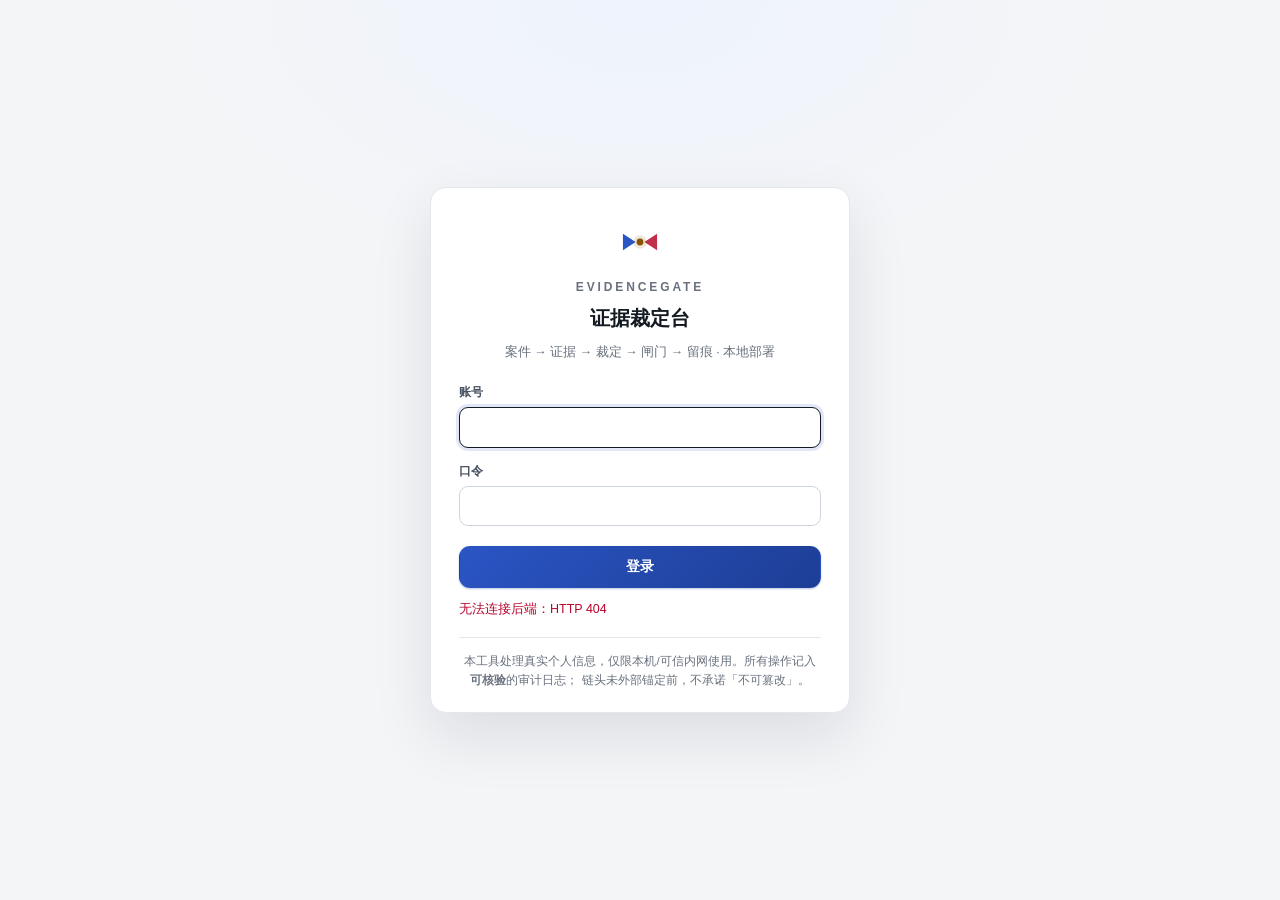
==== commit f73975db: "v02: EvidenceGate · 证据裁定台——人才筛选降为 profile，证据脊柱升为主体 - 新增 docs/ORIGIN.md：范围层面与实例层面的重新界定 - engine 重组为 a" ====
--- a/viewer/index.html
+++ b/viewer/index.html
@@ -3,10 +3,41 @@
 <head>
 <meta charset="UTF-8" />
 <meta name="viewport" content="width=device-width, initial-scale=1.0" />
-<title>多 Agent 对立式人才筛选 · 招聘工作台</title>
-<link rel="stylesheet" href="styles.css" />
+<title>EvidenceGate · 证据裁定台</title>
+<link rel="stylesheet" href="styles.css" id="themeCss" />
+<link rel="stylesheet" href="evidence.css" />
+<script>
+/* 主题必须在首屏绘制前决定，否则会先闪一下浅色再切深色。
+   默认浅色：审计/复核的主介质是打印、投影与 PDF，深色在这些介质里是负资产。 */
+(function () {
+  var t = "light";
+  try { t = localStorage.getItem("eg-theme") || "light"; } catch (e) {}
+  document.documentElement.setAttribute("data-theme", t);
+  if (t === "dark") {
+    var l = document.getElementById("themeCss");
+    if (l) l.href = "styles-dark.css";
+  }
+})();
+</script>
 </head>
 <body>
+<!-- ==================== 启动加载 ====================
+     先给一个能看懂的"正在做什么"，而不是白屏或假页面。
+     会话校验完成 / 需要登录时淡出；深色主题下同一层用深色底。 -->
+<div id="bootLoader" class="boot-loader" role="status" aria-live="polite" aria-busy="true">
+  <div class="boot-mark" aria-hidden="true">
+    <svg viewBox="0 0 40 40" width="52" height="52">
+      <path class="ic-pro" d="M4.5 12.5 L16 20 L4.5 27.5 Z"/>
+      <path class="ic-con" d="M35.5 12.5 L24 20 L35.5 27.5 Z"/>
+      <circle class="ic-halo" cx="20" cy="20" r="6.2"/>
+      <circle class="ic-star" cx="20" cy="20" r="3.1"/>
+    </svg>
+    <span class="boot-ring"></span>
+  </div>
+  <div class="boot-title">EvidenceGate</div>
+  <div class="boot-sub" id="bootSub">正在核对会话与留痕…</div>
+</div>
+
 <canvas id="starfield"></canvas>
 
 <!-- ==================== 登录 / 初始化闸门 ====================
@@ -15,12 +46,19 @@
 <div id="authGate" class="auth-gate hidden">
   <div class="auth-card">
     <div class="auth-logo">
-      <svg viewBox="0 0 40 40" width="40" height="40" aria-hidden="true">
-        <path d="M4.5 12.5 L16 20 L4.5 27.5 Z" fill="#6ea8ff" opacity=".85"/>
-        <path d="M35.5 12.5 L24 20 L35.5 27.5 Z" fill="#ff7a9a" opacity=".85"/>
-        <circle cx="20" cy="20" r="3.1" fill="#ffd97a"/>
-      </svg>
-    </div>
+      <span class="auth-mark" aria-hidden="true">
+        <!-- 原始标记：正反两方对撞 + 中间裁判恒星。
+             浅色下把三个色值压深（否则浅蓝/浅红在白底上几乎看不见），
+             深色下恢复原色。形状不变。 -->
+        <svg viewBox="0 0 40 40" width="44" height="44">
+          <path class="ic-pro" d="M4.5 12.5 L16 20 L4.5 27.5 Z"/>
+          <path class="ic-con" d="M35.5 12.5 L24 20 L35.5 27.5 Z"/>
+          <circle class="ic-halo" cx="20" cy="20" r="6.2"/>
+          <circle class="ic-star" cx="20" cy="20" r="3.1"/>
+        </svg>
+      </span>
+    </div>
+    <div class="auth-brand">EvidenceGate</div>
 
     <!-- 首次启动：创建管理员 -->
     <div id="authSetup" class="hidden">
@@ -53,8 +91,8 @@
 
     <!-- 常规登录 -->
     <div id="authLogin" class="hidden">
-      <h2>招聘工作台</h2>
-      <p class="auth-sub">多 Agent 对立式评审 · 本地部署</p>
+      <h2>证据裁定台</h2>
+      <p class="auth-sub">案件 → 证据 → 裁定 → 闸门 → 留痕 · 本地部署</p>
       <div class="field">
         <label>账号</label>
         <input id="loginUser" type="text" autocomplete="username">
@@ -69,7 +107,8 @@
     </div>
 
     <div class="auth-note">
-      本工具处理真实个人信息，仅限本机/可信内网使用。所有操作记入不可篡改的审计日志。
+      本工具处理真实个人信息，仅限本机/可信内网使用。所有操作记入<strong>可核验</strong>的审计日志；
+      链头未外部锚定前，不承诺「不可篡改」。
     </div>
   </div>
 </div>
@@ -99,16 +138,18 @@
     </svg>
   </div>
   <div class="titles">
-    <h1>招聘工作台 · 多 Agent 对立式筛选</h1>
-    <div class="sub">正反 Agent 实时博弈 → 裁判剔除幻觉 → 三评委盲审 → 中位数聚合定级</div>
+    <h1>EvidenceGate · 证据裁定台</h1>
+    <div class="sub">案件 → 证据 → 裁定 → 闸门 → 留痕 · 同一套脊柱，多场景</div>
   </div>
   <nav class="topnav">
-    <button class="navbtn on" id="navJobs" onclick="switchView('jobs')">岗位</button>
-    <button class="navbtn" id="navTalent" onclick="switchView('talent')">人才库</button>
-    <button class="navbtn" id="navAnalytics" onclick="switchView('analytics')">分析</button>
+    <button class="navbtn on" id="navConsole" onclick="switchView('console')">控制台</button>
+    <button class="navbtn" id="navCases" onclick="switchView('cases')">案件</button>
+    <button class="navbtn" id="navEvidence" onclick="switchView('evidence')">证据链</button>
     <button class="navbtn admin-only hidden" id="navAdmin" onclick="switchView('admin')">管理</button>
   </nav>
   <div class="spacer"></div>
+  <button class="btn tiny ghost" id="themeBtn" onclick="toggleTheme()"
+          title="在浅色（打印/投影友好）与深色之间切换">◐ 深色</button>
   <span class="pending-badge hidden" id="pendingBadge" onclick="switchView('talent');filterPending()"
         title="有候选人疑似与库中记录是同一人，等待你确认"></span>
   <button class="btn tiny ghost hidden" id="pendingBatchBtn" onclick="openBatchIdentity()"
@@ -123,8 +164,157 @@
 
 <main id="app" class="pre-intro">
 
+  <!-- ==================== 控制台：EvidenceGate 门面 ====================
+       这里是产品入口，不放业务页签。岗位/人才库/分析属于「人才筛选分系统」，
+       进去之后才有自己的子导航；顶层只保留跨系统的东西（案件、证据链、管理）。 -->
+  <section id="viewConsole" class="view">
+    <div class="portal">
+      <div class="portal-hero">
+        <span class="portal-mark" aria-hidden="true">
+          <svg viewBox="0 0 40 40" width="54" height="54">
+            <path class="ic-pro" d="M4.5 12.5 L16 20 L4.5 27.5 Z"/>
+            <path class="ic-con" d="M35.5 12.5 L24 20 L35.5 27.5 Z"/>
+            <circle class="ic-halo" cx="20" cy="20" r="6.2"/>
+            <circle class="ic-star" cx="20" cy="20" r="3.1"/>
+          </svg>
+        </span>
+        <div class="portal-title">EvidenceGate</div>
+        <div class="portal-cn">证据裁定台</div>
+        <p class="portal-sub">
+          统一身份权限 · 证据模型 · 审查工作流 · 审计追溯
+        </p>
+      </div>
+
+      <div class="portal-section-h">
+        <span>分系统</span>
+        <span class="muted">人才筛选是第一个，其余按同一套证据脊柱扩展</span>
+      </div>
+
+      <div class="portal-grid">
+        <button class="sys-card" onclick="enterTalent(false)">
+          <span class="sys-ico">人</span>
+          <span class="sys-name">人才筛选分系统</span>
+          <span class="sys-desc">岗位、候选人、正反辩论、三评委、回测对齐与人才库沉淀。</span>
+          <span class="sys-foot"><span class="sys-badge live">现有业务核心</span>
+            <span class="sys-go">进入 →</span></span>
+        </button>
+
+        <button class="sys-card" onclick="switchView('cases')">
+          <span class="sys-ico">证</span>
+          <span class="sys-name">案件与证据</span>
+          <span class="sys-desc">材料 → 主张 → 引用核验 → 非补偿闸门 → 证据包，领域无关。</span>
+          <span class="sys-foot"><span class="sys-badge live">已上线</span>
+            <span class="sys-go">进入 →</span></span>
+        </button>
+
+        <button class="sys-card" onclick="switchView('evidence')">
+          <span class="sys-ico">链</span>
+          <span class="sys-name">证据链校验</span>
+          <span class="sys-desc">审计链、口径版本、闸门可复现、签署分离、锚定状态。</span>
+          <span class="sys-foot"><span class="sys-badge live">已上线</span>
+            <span class="sys-go">进入 →</span></span>
+        </button>
+
+        <div class="sys-card soon">
+          <span class="sys-ico">规</span>
+          <span class="sys-name">规则审查</span>
+          <span class="sys-desc">完整性检查、规则执行、问题清单。</span>
+          <span class="sys-foot"><span class="sys-badge soon">待补充</span></span>
+        </div>
+
+        <div class="sys-card soon">
+          <span class="sys-ico">核</span>
+          <span class="sys-name">交叉核验</span>
+          <span class="sys-desc">多文件声明比对、冲突定位、跨材料一致性。</span>
+          <span class="sys-foot"><span class="sys-badge soon">待补充</span></span>
+        </div>
+
+        <div class="sys-card soon">
+          <span class="sys-ico">流</span>
+          <span class="sys-name">审查工作流</span>
+          <span class="sys-desc">任务分派、人工复核、补充材料、三级签署。</span>
+          <span class="sys-foot"><span class="sys-badge soon">待补充</span></span>
+        </div>
+
+        <div class="sys-card soon">
+          <span class="sys-ico">析</span>
+          <span class="sys-name">审计与分析</span>
+          <span class="sys-desc">历史追溯、报告导出、质量评估、漂移监控。</span>
+          <span class="sys-foot"><span class="sys-badge soon">待补充</span></span>
+        </div>
+
+        <div class="sys-card soon">
+          <span class="sys-ico">接</span>
+          <span class="sys-name">接入与集成</span>
+          <span class="sys-desc">LDAP / 飞书 / 企业微信、对象存储、SFTP 取数。</span>
+          <span class="sys-foot"><span class="sys-badge soon">待补充</span></span>
+        </div>
+      </div>
+
+      <div class="portal-foot">
+        <span class="mono" id="portalFoot">正在读取系统状态…</span>
+      </div>
+    </div>
+  </section>
+
+  <!-- ==================== 子系统壳：只在人才筛选里出现 ==================== -->
+  <div id="sysBar" class="sysbar hidden">
+    <button class="btn ghost tiny" onclick="leaveTalent()">← 返回控制台</button>
+    <span class="sysbar-name">人才筛选分系统</span>
+    <div class="sysbar-tabs">
+      <button class="sysbar-tab on" id="sysTabJobs" onclick="switchView('jobs')">岗位</button>
+      <button class="sysbar-tab" id="sysTabTalent" onclick="switchView('talent')">人才库</button>
+      <button class="sysbar-tab" id="sysTabAnalytics" onclick="switchView('analytics')">分析</button>
+    </div>
+    <button class="btn ghost tiny" onclick="enterTalent(true)" title="在新窗口打开子系统">↗ 新窗口</button>
+  </div>
+
+  <!-- ==================== 〇、案件：领域无关的入口 ====================
+       这里不出现「候选人 / 发票 / 合同」这些词——案件只是「一组材料 + 一组主张」。
+       具体是什么场景，由 profile 决定。 -->
+  <section id="viewCases" class="view">
+    <div class="ev-wrap">
+      <div class="ev-head">
+        <div>
+          <h2>案件</h2>
+          <p>
+            每个案件 = 一组材料 + 一组主张 + 一道非补偿闸门。
+            结论要么回到原文，要么被显式剔除；缺口不会被高分补回来。
+          </p>
+        </div>
+        <div class="acts">
+          <button class="btn" onclick="loadCases()">刷新</button>
+          <button class="btn primary" onclick="openNewCase()">＋ 新建案件</button>
+        </div>
+      </div>
+      <div class="ev-stats" id="caseStats"></div>
+      <div id="caseGrid" class="ev-grid"></div>
+    </div>
+  </section>
+
+  <!-- ==================== 〇、证据链校验 ====================
+       回答的是「这套东西端到端还成立吗」，所以每一项都给可复算的数字，
+       并且允许 warn（例如链头未外部锚定）——不把保留项涂成绿色。 -->
+  <section id="viewEvidence" class="view hidden">
+    <div class="ev-wrap">
+      <div class="ev-head">
+        <div>
+          <h2>证据链校验</h2>
+          <p>
+            逐项核对：审计链、运行收尾、口径版本、引用核验、闸门可复现、签署分离、证据包、链头锚定。
+            没有数据记「未验证」，不记「通过」。
+          </p>
+        </div>
+        <div class="acts">
+          <button class="btn primary" onclick="loadEvidence(true)">运行全套校验</button>
+        </div>
+      </div>
+      <div id="evidenceBody"><div class="ev-empty">加载中…</div></div>
+    </div>
+  </section>
+
   <!-- ==================== 一、主界面：仪表盘 + 岗位列表 ==================== -->
-  <section id="viewHome" class="view">
+  <section id="viewHome" class="view hidden">
 
     <div class="dash-head">
       <div>
@@ -132,19 +322,6 @@
         <p class="dash-sub">用多 Agent 对抗式评审，把一份简历变成可解释、可复盘的结论</p>
       </div>
       <button class="btn primary lg" onclick="openNewJob()">＋ 新建岗位</button>
-    </div>
-
-    <!-- 环境自检：demo 现场最怕"配好了但跑不起来"却不知道卡在哪 -->
-    <div id="selfcheckBand" class="selfcheck">
-      <div class="sc-head">
-        <b>环境自检</b>
-        <span class="muted" id="scSummary">检查中…</span>
-        <button class="btn tiny ghost" id="scProbeBtn" onclick="probeSelfcheck()"
-                title="会真实发起一次最小模型调用（消耗极少额度）">检测模型连通性</button>
-        <button class="btn tiny ghost" onclick="loadSelfcheck(false)">刷新</button>
-      </div>
-      <div id="scItems" class="sc-items"></div>
-      <div class="hint" id="scNote"></div>
     </div>
 
     <!-- 概览 -->
@@ -449,6 +626,23 @@
         <label>备注</label>
         <textarea id="tdNote" rows="2" placeholder="例如：沟通能力强，可考虑其他岗位"
                   oninput="debouncedSaveNote()"></textarea>
+      </div>
+      <div class="field">
+        <label>数据权利 <span class="muted">PIPL 下的查阅与删除</span></label>
+        <div class="head-actions">
+          <button class="btn small" id="btnExportPerson" onclick="exportPersonData()">导出此人全部数据</button>
+          <button class="btn small danger-ghost" id="btnErasePerson" onclick="erasePersonData()">擦除此人</button>
+        </div>
+        <div class="hint">
+          导出物含<b>明文个人信息</b>，请按内部数据管理规定保存，勿随意转发；
+          擦除会删除此人的材料、评审关联与档案，<b>不可恢复</b>。
+        </div>
+      </div>
+      <div class="field">
+        <label>删除档案 <span class="muted">从人才库移除；各岗位内的历史评审记录保留</span></label>
+        <div class="head-actions">
+          <button class="btn small danger-ghost" id="btnDeletePerson" onclick="deleteTalentPerson()">删除此人</button>
+        </div>
       </div>
       <div class="field">
         <label>拉进岗位复评 <span class="muted">复用已上传的材料，无需重新上传</span></label>
@@ -710,9 +904,9 @@
         <div id="upDrop" class="drop-zone">
           <div class="drop-ico">⬆</div>
           <div>把文件拖到这里，或 <span class="link" onclick="document.getElementById('upFiles').click()">点击选择</span></div>
-          <div class="hint">文件名带「测评/assessment」会自动归为测评，其余视为简历</div>
-        </div>
-        <input type="file" id="upFiles" multiple accept=".docx,.pdf,.txt,.md,.json,.png,.jpg,.jpeg,.webp" class="hidden" onchange="onUpFilesPicked(this)">
+          <div class="hint">文件名带「测评/assessment」自动归为测评、「录音/面试」归为转写，其余视为简历；录音需配置 ASR 引擎（见 README）</div>
+        </div>
+        <input type="file" id="upFiles" multiple accept=".docx,.pdf,.txt,.md,.json,.png,.jpg,.jpeg,.webp,.mp3,.wav,.m4a,.mp4,.ogg,.webm" class="hidden" onchange="onUpFilesPicked(this)">
         <div id="upFilesList" class="file-list"></div>
       </div>
       <div class="modal-actions">
@@ -806,6 +1000,13 @@
 李四,淘汰,方向不符
 王五,待定,等用人经理确认"></textarea>
       </div>
+      <div class="field">
+        <label>或上传文件 <span class="muted">解析出的文本会回填上方文本框，之后照常预览</span></label>
+        <input id="alignFile" type="file"
+               accept=".txt,.md,.markdown,.json,.csv,.log,.docx,.pdf,.png,.jpg,.jpeg,.webp,.bmp,.gif"
+               onchange="parseAlignFile(this)">
+        <div class="hint" id="alignFileMsg"></div>
+      </div>
       <div class="modal-actions">
         <button class="btn" onclick="closeAlign()">取消</button>
         <button class="btn" onclick="previewAlign()">先预览</button>
@@ -958,6 +1159,99 @@
   </div>
 </div>
 
+<!-- ==================== 重置他人口令（管理员） ==================== -->
+<div id="resetPwModal" class="modal hidden" onclick="if(event.target===this)closeResetPw()">
+  <div class="modal-card">
+    <div class="modal-head">
+      <h2>重置口令</h2>
+      <button class="modal-x" onclick="closeResetPw()">✕</button>
+    </div>
+    <div class="modal-body">
+      <p class="hint">为账号 <b id="rpUser">—</b> 设置新口令。对方下次登录时使用新口令。</p>
+      <div class="field">
+        <label>新口令</label>
+        <input id="rpPass" type="password" autocomplete="new-password"
+               oninput="renderPwMeter('rpPass','rpMeter','rpHint')">
+        <div class="pw-meter"><i id="rpMeter"></i></div>
+        <div class="hint" id="rpHint"></div>
+      </div>
+      <div class="modal-actions">
+        <button class="btn" onclick="closeResetPw()">取消</button>
+        <button class="btn primary" onclick="doResetPw()">重置</button>
+      </div>
+      <div class="auth-msg" id="rpMsg"></div>
+    </div>
+  </div>
+</div>
+
+<!-- ==================== 编辑候选人（只改内容字段） ==================== -->
+<div id="candEditModal" class="modal hidden" onclick="if(event.target===this)closeCandEdit()">
+  <div class="modal-card">
+    <div class="modal-head">
+      <h2>编辑候选人</h2>
+      <button class="modal-x" onclick="closeCandEdit()">✕</button>
+    </div>
+    <div class="modal-body">
+      <p class="hint">
+        这里只能改<b>姓名</b>——用于修正文档解析出的错字或错误姓名。
+        评审状态、评分结果、身份关系各有专用入口，不在这里改，
+        以免一条修改就绕过硬性的状态机与留痕。
+      </p>
+      <div class="field">
+        <label>姓名</label>
+        <input id="ceName" type="text" autocomplete="off">
+      </div>
+      <div class="modal-actions">
+        <button class="btn" onclick="closeCandEdit()">取消</button>
+        <button class="btn primary" onclick="saveCandEdit()">保存</button>
+      </div>
+      <div class="auth-msg" id="ceMsg"></div>
+    </div>
+  </div>
+</div>
+
+<!-- ==================== 添加标定条目 ==================== -->
+<div id="calibItemModal" class="modal hidden" onclick="if(event.target===this)closeCalibItem()">
+  <div class="modal-card">
+    <div class="modal-head">
+      <h2>添加标定条目</h2>
+      <button class="modal-x" onclick="closeCalibItem()">✕</button>
+    </div>
+    <div class="modal-body">
+      <p class="hint">
+        把<b>你已经人工定过级</b>的候选人加进标定集。系统随后会对比
+        "人给的等级"与"模型给的等级"的一致率——这是检验评分口径是否靠谱的唯一办法。
+        只列出当前岗位已有评分的候选人。
+      </p>
+      <div class="field">
+        <label>标定集</label>
+        <select id="ciSet"></select>
+      </div>
+      <div class="field">
+        <label>候选人</label>
+        <select id="ciCand"></select>
+      </div>
+      <div class="field">
+        <label>你给的等级</label>
+        <select id="ciLabel">
+          <option value="A">A（明显推荐）</option>
+          <option value="B">B（可进面试）</option>
+          <option value="C">C（不推荐）</option>
+        </select>
+      </div>
+      <div class="field">
+        <label>备注 <span class="muted">可选，记下你定级的理由</span></label>
+        <input id="ciNote" type="text" autocomplete="off">
+      </div>
+      <div class="modal-actions">
+        <button class="btn" onclick="closeCalibItem()">取消</button>
+        <button class="btn primary" onclick="saveCalibItem()">加入</button>
+      </div>
+      <div class="auth-msg" id="ciMsg"></div>
+    </div>
+  </div>
+</div>
+
 <!-- ==================== 新建标定集 ==================== -->
 <div id="calibSetModal" class="modal hidden" onclick="if(event.target===this)closeNewCalibSet()">
   <div class="modal-card">
@@ -1010,6 +1304,56 @@
   </div>
 </div>
 
+<!-- ==================== 案件详情（EvidenceGate） ==================== -->
+<div id="caseModal" class="modal hidden" onclick="if(event.target===this)closeCase()">
+  <div class="modal-card wide">
+    <div class="modal-head">
+      <h2 id="caseModalTitle">—</h2>
+      <button class="modal-x" onclick="closeCase()">✕</button>
+    </div>
+    <div class="modal-body" id="caseBody"><div class="hint">加载中…</div></div>
+  </div>
+</div>
+
+<!-- ==================== 新建案件 ==================== -->
+<div id="newCaseModal" class="modal hidden" onclick="if(event.target===this)closeNewCase()">
+  <div class="modal-card">
+    <div class="modal-head">
+      <h2>新建案件</h2>
+      <button class="modal-x" onclick="closeNewCase()">✕</button>
+    </div>
+    <div class="modal-body">
+      <p class="hint">
+        案件本身不知道行业。先选场景（profile），它决定材料有哪几类、
+        缺哪类不能出具、闸门条款长什么样。
+      </p>
+      <div class="field">
+        <label>案件标题</label>
+        <input id="ncTitle" type="text" placeholder="例如：12 月云服务采购" autocomplete="off">
+      </div>
+      <div class="field">
+        <label>场景</label>
+        <select id="ncProfile"></select>
+        <div class="hint" id="ncProfileHint"></div>
+      </div>
+      <div class="field">
+        <label>备注 <span class="muted">可选</span></label>
+        <textarea id="ncNote" rows="2" placeholder="材料来源、提供人、有效期……"></textarea>
+      </div>
+      <label class="check-row">
+        <input type="checkbox" id="ncSingle">
+        <span>我是单机单人使用（只有我一个账号）。<b>勾选后</b>，三级签署可由同一人完成，
+        但系统会在审计链中明确标注「分离未满足」——这是如实记录，不是正常分离。</span>
+      </label>
+      <div class="modal-actions">
+        <button class="btn" onclick="closeNewCase()">取消</button>
+        <button class="btn primary" id="ncCreate" onclick="createCase()">创建案件</button>
+      </div>
+      <div class="auth-msg" id="ncMsg"></div>
+    </div>
+  </div>
+</div>
+
 <script src="api.js"></script>
 <script src="app.js"></script>
 </body>
--- a/viewer/styles.css
+++ b/viewer/styles.css
@@ -3,30 +3,30 @@
    配色：深空靛蓝底 + 星光金主光 + 冷蓝正方 / 暖红反方
    ============================================================ */
 :root{
-  --bg-0:#050816;
-  --bg-1:#0b1026;
-  --bg-2:#141a3a;
-  --panel:rgba(18,26,54,.55);
-  --panel-solid:#111834;
-  --line:rgba(140,160,255,.14);
-  --line-strong:rgba(140,160,255,.28);
-  --ink:#e8ecff;
-  --muted:#8a94c0;
-  --star:#ffd97a;          /* 星光金 */
-  --star-dim:#c9a84a;
-  --a:#ffd97a;              /* A 级：亮金 */
-  --b:#8ab4ff;              /* B 级：蓝白 */
-  --c:#ff7a9a;              /* C 级：暗红 */
-  --pro:#6ea8ff;            /* 正方冷光 */
-  --con:#ff7a9a;            /* 反方暖光 */
-  --judge:#b79aff;          /* 裁判紫 */
-  --shadow:0 8px 32px rgba(0,0,0,.45);
+  --bg-0:#f4f4f5;
+  --bg-1:#f2f3f4;
+  --bg-2:#f1f1f2;
+  --panel:rgba(241,241,243,0.85);
+  --panel-solid:#f1f1f3;
+  --line:rgba(5,36,183,0.14);
+  --line-strong:rgba(5,36,183,0.28);
+  --ink:#0526c5;
+  --muted:#4e5571;
+  --star:#b48205;          /* 星光金 */
+  --star-dim:#7f6929;
+  --a:#b48205;              /* A 级：亮金 */
+  --b:#0545b7;              /* B 级：蓝白 */
+  --c:#b4052f;              /* C 级：暗红 */
+  --pro:#054ab2;            /* 正方冷光 */
+  --con:#b4052f;            /* 反方暖光 */
+  --judge:#3905b9;          /* 裁判紫 */
+  --shadow:0 8px 32px rgba(15,23,42,0.25);
   --radius:14px;
   /* 页面底色只在这里定义一次：body 与入场遮罩共用，
      否则入场是纯色平涂、主界面是渐层，划完星星会明显"跳"一下。 */
   --bg-layers:
-    radial-gradient(ellipse 80% 60% at 20% 10%, rgba(90,80,200,.18), transparent 60%),
-    radial-gradient(ellipse 70% 50% at 85% 90%, rgba(255,150,120,.08), transparent 60%),
+    radial-gradient(ellipse 80% 60% at 20% 10%, rgba(50,43,127,0.18), transparent 60%),
+    radial-gradient(ellipse 70% 50% at 85% 90%, rgba(180,44,5,0.08), transparent 60%),
     linear-gradient(180deg, var(--bg-1) 0%, var(--bg-0) 100%);
   /* 让原生控件（下拉弹层、滚动条、光标、自动填充）也走深色，
      否则即使背景改深，浏览器仍会画白底弹层与浅色滚动条。 */
@@ -75,7 +75,7 @@
 header{
   display:flex;align-items:center;gap:13px;
   padding:13px 22px;
-  background:rgba(10,15,35,.55);
+  background:rgba(243,243,244,0.85);
   backdrop-filter:blur(12px);
   -webkit-backdrop-filter:blur(12px);
   border-bottom:1px solid var(--line);
@@ -85,9 +85,9 @@
 .logo{
   width:40px;height:40px;border-radius:12px;
   display:flex;align-items:center;justify-content:center;
-  background:linear-gradient(145deg, rgba(110,168,255,.14), rgba(255,122,154,.10));
+  background:linear-gradient(145deg, rgba(5,74,178,0.14), rgba(180,5,47,0.10));
   border:1px solid var(--line-strong);
-  box-shadow:0 0 16px rgba(255,217,122,.14), inset 0 0 14px rgba(110,168,255,.08);
+  box-shadow:0 0 16px rgba(180,130,5,0.14), inset 0 0 14px rgba(5,74,178,0.08);
 }
 .logo svg{display:block}
 
@@ -96,12 +96,12 @@
   display:inline-flex;align-items:center;gap:7px;
   font:inherit;font-size:12.5px;font-weight:600;
   padding:6px 13px;border-radius:20px;cursor:pointer;
-  color:#9fe8c8;background:rgba(120,230,180,.10);
-  border:1px solid rgba(120,230,180,.32);
+  color:#279464;background:rgba(31,149,96,0.10);
+  border:1px solid rgba(31,149,96,0.32);
   transition:.18s;
 }
-.model-badge:hover{background:rgba(120,230,180,.18);border-color:rgba(120,230,180,.55)}
-.model-badge.warn{color:var(--star);background:rgba(255,217,122,.10);border-color:rgba(255,217,122,.35)}
+.model-badge:hover{background:rgba(31,149,96,0.18);border-color:rgba(31,149,96,0.55)}
+.model-badge.warn{color:var(--star);background:rgba(180,130,5,0.10);border-color:rgba(180,130,5,0.35)}
 .mb-gear{opacity:.75;font-size:12px}
 
 header .titles{display:flex;flex-direction:column}
@@ -111,31 +111,31 @@
 .btn{
   font-size:13px;padding:7px 14px;
   border:1px solid var(--line-strong);
-  background:rgba(30,40,80,.4);
+  background:rgba(239,239,240,0.70);
   border-radius:9px;cursor:pointer;
   color:var(--ink);transition:.2s;font-weight:500;font-family:inherit;
 }
-.btn:hover{background:rgba(110,168,255,.15);border-color:var(--pro);color:#fff;box-shadow:0 0 12px rgba(110,168,255,.25)}
-.btn.primary{background:linear-gradient(135deg,var(--star),#ffb84d);color:#2a1e00;border-color:transparent;font-weight:700}
-.btn.primary:hover{box-shadow:0 0 18px rgba(255,217,122,.5);color:#000}
+.btn:hover{background:rgba(5,74,178,0.15);border-color:var(--pro);color:#1a1a1a;box-shadow:0 0 12px rgba(5,74,178,0.25)}
+.btn.primary{background:linear-gradient(135deg,var(--star),#ad6a04);color:#f5f4f2;border-color:transparent;font-weight:700}
+.btn.primary:hover{box-shadow:0 0 18px rgba(180,130,5,0.50);color:#141a22}
 .badge{
   font-size:11px;padding:3px 11px;border-radius:20px;
-  background:rgba(255,217,122,.12);color:var(--star);
-  border:1px solid rgba(255,217,122,.3);
+  background:rgba(180,130,5,0.12);color:var(--star);
+  border:1px solid rgba(180,130,5,0.30);
   font-weight:600;letter-spacing:.5px;
 }
 /* 人才库保存状态徽标（删除/编辑后自动写回的反馈） */
-.badge.save-idle{background:rgba(138,180,255,.1);color:var(--b);border-color:rgba(138,180,255,.25)}
-.badge.save-saving{background:rgba(138,180,255,.14);color:var(--b);border-color:rgba(138,180,255,.4)}
-.badge.save-saved{background:rgba(120,230,180,.12);color:#9fe8c8;border-color:rgba(120,230,180,.35)}
-.badge.save-error{background:rgba(255,122,154,.12);color:var(--c);border-color:rgba(255,122,154,.45)}
-.badge.save-local{background:rgba(255,217,122,.07);color:var(--star-dim);border-color:rgba(255,217,122,.18)}
+.badge.save-idle{background:rgba(5,69,183,0.10);color:var(--b);border-color:rgba(5,69,183,0.25)}
+.badge.save-saving{background:rgba(5,69,183,0.14);color:var(--b);border-color:rgba(5,69,183,0.40)}
+.badge.save-saved{background:rgba(31,149,96,0.12);color:#279464;border-color:rgba(31,149,96,0.35)}
+.badge.save-error{background:rgba(180,5,47,0.12);color:var(--c);border-color:rgba(180,5,47,0.45)}
+.badge.save-local{background:rgba(180,130,5,0.07);color:var(--star-dim);border-color:rgba(180,130,5,0.18)}
 
 /* ===== Layout ===== */
 .layout{display:flex;height:calc(100vh - 65px);position:relative;z-index:1}
 aside{
   width:290px;
-  background:rgba(12,18,40,.5);
+  background:rgba(242,243,244,0.80);
   backdrop-filter:blur(10px);
   -webkit-backdrop-filter:blur(10px);
   border-right:1px solid var(--line);
@@ -144,7 +144,7 @@
 .side-head{padding:14px 16px 12px;border-bottom:1px solid var(--line)}
 .side-head .t{font-size:13px;font-weight:700;display:flex;align-items:center;gap:8px;color:var(--ink)}
 .side-stat{display:flex;gap:8px;margin-top:11px}
-.ss{flex:1;background:rgba(30,42,80,.4);border:1px solid var(--line);border-radius:10px;padding:9px 6px;text-align:center}
+.ss{flex:1;background:rgba(239,239,240,0.70);border:1px solid var(--line);border-radius:10px;padding:9px 6px;text-align:center}
 .ss .n{font-size:19px;font-weight:800;line-height:1;color:var(--ink)}
 .ss .l{font-size:11px;color:var(--muted);margin-top:3px}
 .filters{padding:13px 16px;border-bottom:1px solid var(--line)}
@@ -155,17 +155,17 @@
   transition:.2s;font-weight:500;color:var(--muted);background:transparent;
 }
 .chip:hover{border-color:var(--b);color:var(--b)}
-.chip.gA.on{background:rgba(255,217,122,.15);border-color:var(--a);color:var(--a);box-shadow:0 0 10px rgba(255,217,122,.25)}
-.chip.gB.on{background:rgba(138,180,255,.15);border-color:var(--b);color:var(--b);box-shadow:0 0 10px rgba(138,180,255,.25)}
-.chip.gC.on{background:rgba(255,122,154,.15);border-color:var(--c);color:var(--c);box-shadow:0 0 10px rgba(255,122,154,.25)}
+.chip.gA.on{background:rgba(180,130,5,0.15);border-color:var(--a);color:var(--a);box-shadow:0 0 10px rgba(180,130,5,0.25)}
+.chip.gB.on{background:rgba(5,69,183,0.15);border-color:var(--b);color:var(--b);box-shadow:0 0 10px rgba(5,69,183,0.25)}
+.chip.gC.on{background:rgba(180,5,47,0.15);border-color:var(--c);color:var(--c);box-shadow:0 0 10px rgba(180,5,47,0.25)}
 .search-box{position:relative;margin-top:4px}
 .search-box input{
   width:100%;padding:8px 12px 8px 32px;
   border:1px solid var(--line);border-radius:9px;
-  font:inherit;background:rgba(20,28,56,.6);color:var(--ink);transition:.2s;
-}
-.search-box input::placeholder{color:#5a6490}
-.search-box input:focus{outline:none;border-color:var(--b);box-shadow:0 0 0 3px rgba(138,180,255,.12)}
+  font:inherit;background:rgba(241,241,242,0.90);color:var(--ink);transition:.2s;
+}
+.search-box input::placeholder{color:#424967}
+.search-box input:focus{outline:none;border-color:var(--b);box-shadow:0 0 0 3px rgba(5,69,183,0.12)}
 .search-box .ic{position:absolute;left:11px;top:50%;transform:translateY(-50%);color:var(--muted);font-size:13px}
 .btn-add{
   margin-top:11px;width:100%;padding:9px;
@@ -173,19 +173,19 @@
   background:transparent;border-radius:9px;cursor:pointer;
   font:inherit;font-weight:600;transition:.2s;
 }
-.btn-add:hover{background:rgba(138,180,255,.1);border-color:var(--b);box-shadow:0 0 12px rgba(138,180,255,.2)}
+.btn-add:hover{background:rgba(5,69,183,0.10);border-color:var(--b);box-shadow:0 0 12px rgba(5,69,183,0.20)}
 
 /* 候选人星列表 */
-.clist{flex:1;overflow:auto;padding:6px;scrollbar-width:thin;scrollbar-color:rgba(140,160,255,.25) transparent}
+.clist{flex:1;overflow:auto;padding:6px;scrollbar-width:thin;scrollbar-color:rgba(5,36,183,0.25) transparent}
 .clist::-webkit-scrollbar{width:6px}
-.clist::-webkit-scrollbar-thumb{background:rgba(140,160,255,.2);border-radius:3px}
+.clist::-webkit-scrollbar-thumb{background:rgba(5,36,183,0.20);border-radius:3px}
 .citem{
   padding:11px 12px;border-radius:11px;cursor:pointer;
   display:flex;align-items:center;gap:10px;margin-bottom:4px;
   transition:.2s;border:1px solid transparent;
 }
-.citem:hover{background:rgba(110,168,255,.08)}
-.citem.active{background:rgba(255,217,122,.08);border-color:rgba(255,217,122,.3)}
+.citem:hover{background:rgba(5,74,178,0.08)}
+.citem.active{background:rgba(180,130,5,0.08);border-color:rgba(180,130,5,0.30)}
 .citem .nm{font-weight:600;font-size:13.5px;color:var(--ink)}
 .citem .pos{font-size:12px;color:var(--muted);margin-top:1px}
 .citem .sc{margin-left:auto;font-size:12px;font-weight:700;color:var(--star);font-variant-numeric:tabular-nums}
@@ -195,32 +195,32 @@
   font-size:10px;font-weight:800;
   width:22px;height:22px;border-radius:50%;
   display:inline-flex;align-items:center;justify-content:center;
-  flex-shrink:0;color:#fff;position:relative;
+  flex-shrink:0;color:#1a1a1a;position:relative;
 }
 .gA{
-  background:radial-gradient(circle at 35% 35%, #ffe9a8, var(--a) 55%, #b08020 100%);
-  box-shadow:0 0 5px rgba(255,217,122,.5);
-  color:#3a2800;
+  background:radial-gradient(circle at 35% 35%, #bb8d05, var(--a) 55%, #87631c 100%);
+  box-shadow:0 0 5px rgba(180,130,5,0.50);
+  color:#f4f3f1;
   animation:starPulse 3s ease-in-out infinite;
 }
 .gB{
-  background:radial-gradient(circle at 35% 35%, #fff, var(--b) 55%, #3a60a8 100%);
-  box-shadow:0 0 6px rgba(138,180,255,.6), 0 0 14px rgba(138,180,255,.3);
+  background:radial-gradient(circle at 35% 35%, #1a1a1a, var(--b) 55%, #2c4677 100%);
+  box-shadow:0 0 6px rgba(5,69,183,0.60), 0 0 14px rgba(5,69,183,0.30);
 }
 .gC{
-  background:radial-gradient(circle at 35% 35%, #ffc0d0, var(--c) 55%, #a03050 100%);
-  box-shadow:0 0 4px rgba(255,122,154,.5);
+  background:radial-gradient(circle at 35% 35%, #bf0534, var(--c) 55%, #7b2840 100%);
+  box-shadow:0 0 4px rgba(180,5,47,0.50);
 }
 @keyframes starPulse{
-  0%,100%{box-shadow:0 0 5px rgba(255,217,122,.5)}
-  50%{box-shadow:0 0 9px rgba(255,217,122,.7)}
+  0%,100%{box-shadow:0 0 5px rgba(180,130,5,0.50)}
+  50%{box-shadow:0 0 9px rgba(180,130,5,0.70)}
 }
 
 /* ===== Main（旧版侧栏布局遗留；新版页面用普通文档流，这里必须放行滚动） ===== */
 main{flex:1;display:flex;flex-direction:column;overflow:hidden}
 .tabs{
   display:flex;gap:6px;padding:12px 18px 0;
-  background:rgba(12,18,40,.4);
+  background:rgba(242,243,244,0.70);
   border-bottom:1px solid var(--line);
 }
 .tab{
@@ -230,15 +230,15 @@
 }
 .tab:hover{color:var(--ink)}
 .tab.on{
-  background:rgba(255,217,122,.08);color:var(--star);font-weight:700;
+  background:rgba(180,130,5,0.08);color:var(--star);font-weight:700;
   border-color:var(--line);
 }
 .view{
   flex:1;overflow:auto;padding:20px;
-  scrollbar-width:thin;scrollbar-color:rgba(140,160,255,.25) transparent;
+  scrollbar-width:thin;scrollbar-color:rgba(5,36,183,0.25) transparent;
 }
 .view::-webkit-scrollbar{width:8px}
-.view::-webkit-scrollbar-thumb{background:rgba(140,160,255,.2);border-radius:4px}
+.view::-webkit-scrollbar-thumb{background:rgba(5,36,183,0.20);border-radius:4px}
 
 .card{
   background:var(--panel);
@@ -255,54 +255,54 @@
 }
 .card > h2::before{
   content:"✦";color:var(--star);font-size:14px;
-  text-shadow:0 0 8px rgba(255,217,122,.6);
+  text-shadow:0 0 8px rgba(180,130,5,0.60);
 }
 .pill{
   font-size:11px;padding:3px 10px;border-radius:20px;
-  background:rgba(138,180,255,.1);color:var(--b);
-  border:1px solid rgba(138,180,255,.2);
+  background:rgba(5,69,183,0.10);color:var(--b);
+  border:1px solid rgba(5,69,183,0.20);
   margin-right:6px;font-weight:600;
 }
-.pill.brand{background:rgba(255,217,122,.12);color:var(--star);border-color:rgba(255,217,122,.3)}
+.pill.brand{background:rgba(180,130,5,0.12);color:var(--star);border-color:rgba(180,130,5,0.30)}
 
 /* ===== Hero：被选中的星大放光芒 ===== */
 .hero{
   display:flex;align-items:center;gap:18px;
   padding:20px 22px;
   background:
-    radial-gradient(circle at 12% 50%, rgba(255,217,122,.15), transparent 35%),
-    rgba(18,26,54,.6);
-  border:1px solid rgba(255,217,122,.2);
+    radial-gradient(circle at 12% 50%, rgba(180,130,5,0.15), transparent 35%),
+    rgba(241,241,243,0.90);
+  border:1px solid rgba(180,130,5,0.20);
   border-radius:14px;margin-bottom:16px;
   backdrop-filter:blur(14px);
 }
 .hero .av{
   width:64px;height:64px;border-radius:50%;
-  background:radial-gradient(circle at 35% 30%, #ffffff, var(--star) 45%, #c98a20 100%);
-  color:#2a1e00;
+  background:radial-gradient(circle at 35% 30%, #1a1a1a, var(--star) 45%, #8a6019 100%);
+  color:#f5f4f2;
   display:flex;align-items:center;justify-content:center;
   font-size:26px;font-weight:800;flex-shrink:0;position:relative;
   box-shadow:
-    0 0 20px rgba(255,217,122,.7),
-    0 0 50px rgba(255,217,122,.35),
-    0 0 90px rgba(255,217,122,.15);
+    0 0 20px rgba(180,130,5,0.70),
+    0 0 50px rgba(180,130,5,0.35),
+    0 0 90px rgba(180,130,5,0.15);
   animation:heroGlow 4s ease-in-out infinite;
 }
 @keyframes heroGlow{
-  0%,100%{box-shadow:0 0 20px rgba(255,217,122,.7),0 0 50px rgba(255,217,122,.35),0 0 90px rgba(255,217,122,.15)}
-  50%{box-shadow:0 0 28px rgba(255,217,122,.95),0 0 70px rgba(255,217,122,.5),0 0 120px rgba(255,217,122,.25)}
+  0%,100%{box-shadow:0 0 20px rgba(180,130,5,0.70),0 0 50px rgba(180,130,5,0.35),0 0 90px rgba(180,130,5,0.15)}
+  50%{box-shadow:0 0 28px rgba(180,130,5,0.95),0 0 70px rgba(180,130,5,0.50),0 0 120px rgba(180,130,5,0.25)}
 }
 .hero .nm{font-size:18px;font-weight:700;color:var(--ink)}
 .hero .meta{font-size:12.5px;color:var(--muted);margin-top:3px}
 .hero .total{
   margin-left:auto;text-align:center;
-  background:rgba(10,15,35,.6);
-  border:1px solid rgba(255,217,122,.3);
+  background:rgba(243,243,244,0.90);
+  border:1px solid rgba(180,130,5,0.30);
   border-radius:12px;padding:12px 22px;flex-shrink:0;
 }
 .hero .total .v{
   font-size:28px;font-weight:800;color:var(--star);line-height:1;
-  text-shadow:0 0 12px rgba(255,217,122,.6);
+  text-shadow:0 0 12px rgba(180,130,5,0.60);
   font-variant-numeric:tabular-nums;
 }
 .hero .total .l{font-size:11px;color:var(--muted);margin-top:4px;letter-spacing:.05em}
@@ -311,7 +311,7 @@
 .dim-row{
   display:flex;align-items:center;gap:14px;
   margin:12px 0;padding:12px 14px;
-  background:rgba(20,28,56,.5);
+  background:rgba(241,241,242,0.80);
   border:1px solid var(--line);
   border-radius:10px;
 }
@@ -319,43 +319,43 @@
 .dim-row .lab .w{font-size:11px;color:var(--muted);font-weight:500;margin-top:2px}
 .dim-row .track{
   flex:1;height:10px;
-  background:rgba(10,15,35,.8);
+  background:rgba(243,243,244,1.00);
   border:1px solid var(--line);
   border-radius:6px;overflow:hidden;
 }
 .dim-row .fill{
   height:100%;border-radius:6px;
-  background:linear-gradient(90deg, #6ea8ff, var(--star));
-  box-shadow:0 0 10px rgba(255,217,122,.5);
+  background:linear-gradient(90deg, #054ab2, var(--star));
+  box-shadow:0 0 10px rgba(180,130,5,0.50);
   transition:width .6s ease;
 }
 .dim-row .val{
   width:48px;text-align:right;
   font-variant-numeric:tabular-nums;font-weight:800;font-size:15px;
-  color:var(--star);text-shadow:0 0 8px rgba(255,217,122,.4);
+  color:var(--star);text-shadow:0 0 8px rgba(180,130,5,0.40);
 }
 
 /* 表格 */
 table{width:100%;border-collapse:collapse;font-size:13px}
 th,td{padding:10px 12px;border-bottom:1px solid var(--line);text-align:left}
-th{color:var(--muted);font-weight:600;font-size:12px;background:rgba(20,28,56,.5)}
-tbody tr:hover{background:rgba(110,168,255,.06)}
+th{color:var(--muted);font-weight:600;font-size:12px;background:rgba(241,241,242,0.80)}
+tbody tr:hover{background:rgba(5,74,178,0.06)}
 td{color:var(--ink)}
 td .jscore{font-weight:700;color:var(--b)}
 
 /* 上下文卡 */
 .bubble{
-  background:rgba(20,28,56,.5);
+  background:rgba(241,241,242,0.80);
   border:1px solid var(--line);
   border-radius:10px;padding:11px 13px;
   white-space:pre-wrap;line-height:1.65;font-size:13px;
-  color:#c8d0f0;
+  color:#2d4296;
 }
 .ctx-card{margin-bottom:12px;border:1px solid var(--line);border-radius:11px;overflow:hidden}
 .ctx-card .ch{
   display:flex;align-items:center;gap:7px;
   padding:9px 13px;
-  background:rgba(20,28,56,.6);
+  background:rgba(241,241,242,0.90);
   font-weight:700;font-size:12.5px;
   border-bottom:1px solid var(--line);color:var(--ink);
 }
@@ -363,26 +363,26 @@
   width:8px;height:8px;border-radius:50%;background:var(--star);
   box-shadow:0 0 8px var(--star);
 }
-.ctx-card .cb{padding:11px 13px;white-space:pre-wrap;line-height:1.65;font-size:13px;color:#c8d0f0}
+.ctx-card .cb{padding:11px 13px;white-space:pre-wrap;line-height:1.65;font-size:13px;color:#2d4296}
 
 /* ===== 辩论对抗：冷蓝光带 vs 暖红光带 ===== */
 .duel{display:flex;gap:16px}
 .duel-col{flex:1;min-width:0}
 .col-head{
   padding:10px 14px;border-radius:10px 10px 0 0;
-  font-weight:700;font-size:13px;color:#fff;letter-spacing:.5px;
+  font-weight:700;font-size:13px;color:#1a1a1a;letter-spacing:.5px;
 }
 .duel-col.pro .col-head{
-  background:linear-gradient(120deg, rgba(110,168,255,.3), rgba(110,168,255,.15));
-  border:1px solid rgba(110,168,255,.4);border-bottom:none;
+  background:linear-gradient(120deg, rgba(5,74,178,0.30), rgba(5,74,178,0.15));
+  border:1px solid rgba(5,74,178,0.40);border-bottom:none;
   color:var(--pro);
-  box-shadow:0 0 14px rgba(110,168,255,.15);
+  box-shadow:0 0 14px rgba(5,74,178,0.15);
 }
 .duel-col.con .col-head{
-  background:linear-gradient(120deg, rgba(255,122,154,.3), rgba(255,122,154,.15));
-  border:1px solid rgba(255,122,154,.4);border-bottom:none;
+  background:linear-gradient(120deg, rgba(180,5,47,0.30), rgba(180,5,47,0.15));
+  border:1px solid rgba(180,5,47,0.40);border-bottom:none;
   color:var(--con);
-  box-shadow:0 0 14px rgba(255,122,154,.15);
+  box-shadow:0 0 14px rgba(180,5,47,0.15);
 }
 .col-body{padding:12px 0}
 .turn{margin-bottom:14px}
@@ -392,13 +392,13 @@
 }
 .duel-col.pro .turn .bubble{
   border-left:3px solid var(--pro);
-  background:rgba(110,168,255,.08);
-  box-shadow:inset 0 0 20px rgba(110,168,255,.05);
+  background:rgba(5,74,178,0.08);
+  box-shadow:inset 0 0 20px rgba(5,74,178,0.05);
 }
 .duel-col.con .turn .bubble{
   border-left:3px solid var(--con);
-  background:rgba(255,122,154,.08);
-  box-shadow:inset 0 0 20px rgba(255,122,154,.05);
+  background:rgba(180,5,47,0.08);
+  box-shadow:inset 0 0 20px rgba(180,5,47,0.05);
 }
 
 /* 裁定卡片 */
@@ -406,30 +406,30 @@
 .adj-card{
   border:1px solid var(--line);
   border-radius:11px;padding:13px 14px;
-  background:rgba(18,26,54,.55);
+  background:rgba(241,241,243,0.85);
 }
 .adj-card .h{display:flex;align-items:center;gap:7px;font-weight:700;font-size:12.5px;margin-bottom:8px;color:var(--ink)}
 .adj-card .h .ic{
   width:22px;height:22px;border-radius:7px;
   display:flex;align-items:center;justify-content:center;
-  color:#fff;font-size:12px;
+  color:#1a1a1a;font-size:12px;
 }
 .adj-card ul{margin:0;padding-left:18px}
-.adj-card li{margin:4px 0;font-size:12.5px;color:#c8d0f0;line-height:1.55}
-.adj-card.pro{border-top:3px solid var(--pro)} .adj-card.pro .ic{background:var(--pro);box-shadow:0 0 10px rgba(110,168,255,.5)}
-.adj-card.con{border-top:3px solid var(--con)} .adj-card.con .ic{background:var(--con);box-shadow:0 0 10px rgba(255,122,154,.5)}
-.adj-card.dis{border-top:3px solid var(--judge)} .adj-card.dis .ic{background:var(--judge);box-shadow:0 0 10px rgba(183,154,255,.5)}
-.adj-card.exc{border-top:3px solid #6b7aa8} .adj-card.exc .ic{background:#6b7aa8}
+.adj-card li{margin:4px 0;font-size:12.5px;color:#2d4296;line-height:1.55}
+.adj-card.pro{border-top:3px solid var(--pro)} .adj-card.pro .ic{background:var(--pro);box-shadow:0 0 10px rgba(5,74,178,0.50)}
+.adj-card.con{border-top:3px solid var(--con)} .adj-card.con .ic{background:var(--con);box-shadow:0 0 10px rgba(180,5,47,0.50)}
+.adj-card.dis{border-top:3px solid var(--judge)} .adj-card.dis .ic{background:var(--judge);box-shadow:0 0 10px rgba(57,5,185,0.50)}
+.adj-card.exc{border-top:3px solid #495372} .adj-card.exc .ic{background:#495372}
 
 /* 标签 */
 .tagbox{display:flex;flex-wrap:wrap;gap:7px;margin:8px 0}
 .tag{
   font-size:12px;padding:4px 12px;border-radius:20px;
-  background:rgba(255,217,122,.1);color:var(--star);
-  border:1px solid rgba(255,217,122,.25);
+  background:rgba(180,130,5,0.10);color:var(--star);
+  border:1px solid rgba(180,130,5,0.25);
   cursor:pointer;font-weight:600;transition:.15s;
 }
-.tag:hover{background:rgba(255,217,122,.2);box-shadow:0 0 10px rgba(255,217,122,.3)}
+.tag:hover{background:rgba(180,130,5,0.20);box-shadow:0 0 10px rgba(180,130,5,0.30)}
 .tag.x::after{content:" ✕";opacity:.6}
 
 /* 表单控件 */
@@ -439,12 +439,12 @@
   width:100%;padding:9px 11px;
   border:1px solid var(--line);border-radius:9px;
   font:inherit;
-  background:rgba(20,28,56,.7);color:var(--ink);
+  background:rgba(241,241,242,1.00);color:var(--ink);
   transition:.2s;
 }
-.ctl input::placeholder,.ctl textarea::placeholder{color:#5a6490}
+.ctl input::placeholder,.ctl textarea::placeholder{color:#424967}
 .ctl input:focus,.ctl select:focus,.ctl textarea:focus{
-  outline:none;border-color:var(--b);box-shadow:0 0 0 3px rgba(138,180,255,.12);
+  outline:none;border-color:var(--b);box-shadow:0 0 0 3px rgba(5,69,183,0.12);
 }
 .ctl select option{background:var(--panel-solid);color:var(--ink)}
 .ctl textarea{resize:vertical;min-height:64px}
@@ -454,37 +454,37 @@
 .grade-group h3{margin:0 0 10px;display:flex;align-items:center;gap:10px;font-size:14px;color:var(--ink)}
 .grade-group h3 .cnt{
   font-size:12px;color:var(--muted);font-weight:600;
-  background:rgba(30,42,80,.5);padding:2px 9px;border-radius:20px;
+  background:rgba(239,239,240,0.80);padding:2px 9px;border-radius:20px;
 }
 .gl{
   display:flex;align-items:center;gap:10px;
   padding:9px 12px;border-radius:10px;
-  background:rgba(20,28,56,.4);
+  background:rgba(241,241,242,0.70);
   border:1px solid var(--line);
   margin-bottom:7px;transition:.15s;
 }
-.gl:hover{background:rgba(110,168,255,.08);border-color:var(--line-strong)}
+.gl:hover{background:rgba(5,74,178,0.08);border-color:var(--line-strong)}
 .gl .nm{font-weight:600;color:var(--ink)}
 .gl .pos{font-size:12px;color:var(--muted)}
 .gl .sc{margin-left:auto;font-weight:700;color:var(--star);font-variant-numeric:tabular-nums}
 .gl select{
   margin-left:10px;padding:5px 8px;border-radius:8px;
   border:1px solid var(--line);font:inherit;
-  background:rgba(20,28,56,.8);color:var(--ink);
+  background:rgba(241,241,242,1.00);color:var(--ink);
 }
 .gl select option{background:var(--panel-solid)}
 /* ABC 看板行内删除按钮 */
 .row-del{
   margin-left:4px;padding:4px 9px;flex-shrink:0;
-  border:1px solid rgba(255,122,154,.4);border-radius:8px;
+  border:1px solid rgba(180,5,47,0.40);border-radius:8px;
   background:transparent;color:var(--c);
   font:inherit;font-size:12px;font-weight:700;cursor:pointer;transition:.15s;
 }
-.row-del:hover{background:rgba(255,122,154,.14);box-shadow:0 0 10px rgba(255,122,154,.2)}
+.row-del:hover{background:rgba(180,5,47,0.14);box-shadow:0 0 10px rgba(180,5,47,0.20)}
 
 .empty{
   color:var(--muted);padding:28px;text-align:center;
-  background:rgba(18,26,54,.4);
+  background:rgba(241,241,243,0.70);
   border:1px dashed var(--line-strong);border-radius:12px;
 }
 .hint{font-size:12px;color:var(--muted);margin-top:8px;line-height:1.5}
@@ -492,7 +492,7 @@
 /* 尚无评审数据时的引导页（不再内嵌 demo 数据后的空状态） */
 .empty-state{
   max-width:560px;margin:32px auto;padding:26px 24px;
-  background:rgba(18,26,54,.45);
+  background:rgba(241,241,243,0.75);
   border:1px dashed var(--line-strong);border-radius:14px;
   color:var(--muted);font-size:13.5px;line-height:1.7;
 }
@@ -500,12 +500,12 @@
 .empty-state p{margin:0 0 10px}
 .empty-state code{
   font-size:12.5px;padding:1px 6px;border-radius:5px;
-  background:rgba(138,180,255,.12);color:var(--b);
+  background:rgba(5,69,183,0.12);color:var(--b);
 }
 .empty-state pre{
   margin:0 0 12px;padding:12px 14px;
-  background:rgba(8,12,28,.75);border:1px solid var(--line);border-radius:10px;
-  color:#c8d0f0;font-size:12.5px;line-height:1.6;
+  background:rgba(243,243,245,1.00);border:1px solid var(--line);border-radius:10px;
+  color:#2d4296;font-size:12.5px;line-height:1.6;
   white-space:pre-wrap;word-break:break-word;overflow-x:auto;
 }
 .empty-state .hint{margin-top:2px}
@@ -513,12 +513,12 @@
 .row-actions button{
   font-size:12px;padding:7px 13px;
   border:1px solid var(--line);
-  background:rgba(20,28,56,.6);color:var(--ink);
+  background:rgba(241,241,242,0.90);color:var(--ink);
   border-radius:9px;cursor:pointer;font:inherit;font-weight:600;transition:.15s;
 }
-.row-actions button:hover{background:rgba(110,168,255,.1)}
-.row-actions button.danger{color:var(--c);border-color:rgba(255,122,154,.4)}
-.row-actions button.danger:hover{background:rgba(255,122,154,.1)}
+.row-actions button:hover{background:rgba(5,74,178,0.10)}
+.row-actions button.danger{color:var(--c);border-color:rgba(180,5,47,0.40)}
+.row-actions button.danger:hover{background:rgba(180,5,47,0.10)}
 
 /* ============================================================
    入场动画 · 星空 boot
@@ -544,10 +544,10 @@
 #intro .boot-title{
   color:var(--star);font-weight:700;letter-spacing:.5px;
   margin-bottom:14px;
-  text-shadow:0 0 12px rgba(255,217,122,.4);
+  text-shadow:0 0 12px rgba(180,130,5,0.40);
 }
 #intro .boot-line{white-space:pre-wrap;word-break:break-all}
-#intro .boot-line.ok{color:#9fe8c8}
+#intro .boot-line.ok{color:#279464}
 #intro .boot-line.inf{color:var(--b)}
 #intro .boot-line.dim{opacity:.65}
 #intro .cursor{
@@ -580,7 +580,7 @@
 .modal{
   position:fixed;inset:0;z-index:50;
   display:flex;align-items:center;justify-content:center;
-  background:rgba(4,8,22,.66);
+  background:rgba(244,244,245,0.96);
   backdrop-filter:blur(6px);-webkit-backdrop-filter:blur(6px);
   animation:fadeIn .2s ease;
 }
@@ -608,7 +608,7 @@
 .modal-body{padding:16px 18px 18px}
 .field{margin-bottom:13px}
 .field > label{display:block;font-size:12.5px;color:var(--muted);font-weight:600;margin-bottom:6px}
-.field .muted{color:#5a6490;font-weight:500}
+.field .muted{color:#424967;font-weight:500}
 /* 表单控件：沿用 .ctl / .search-box 的深色语言，避免露出浏览器默认白底。
    用 :not([type=checkbox]):not([type=radio]) 而不是 input[type=text]——
    没写 type 的 <input> 默认就是 text，写 [type=text] 反而匹配不到，于是变白框。 */
@@ -618,21 +618,21 @@
   width:100%;padding:9px 11px;
   border:1px solid var(--line);border-radius:9px;
   font:inherit;font-size:13px;
-  background:rgba(20,28,56,.7);color:var(--ink);
+  background:rgba(241,241,242,1.00);color:var(--ink);
   transition:border-color .2s,box-shadow .2s,background .2s;
 }
-.field input::placeholder,.field textarea::placeholder{color:#5a6490}
+.field input::placeholder,.field textarea::placeholder{color:#424967}
 .field input:not([type=checkbox]):not([type=radio]):hover,
 .field select:hover,
 .field textarea:hover{border-color:var(--line-strong)}
 .field input:focus,.field select:focus,.field textarea:focus{
-  outline:none;border-color:var(--b);box-shadow:0 0 0 3px rgba(138,180,255,.12);
-  background:rgba(24,34,66,.85);
+  outline:none;border-color:var(--b);box-shadow:0 0 0 3px rgba(5,69,183,0.12);
+  background:rgba(240,240,241,1.00);
 }
 .field select option{background:var(--panel-solid);color:var(--ink)}
 /* 不需要填写的控件（如 WorkBuddy 的 Key）：做成"刻意不可编辑"，而不是单纯变淡 */
 .field input:disabled,.field select:disabled,.field textarea:disabled{
-  background:rgba(12,18,38,.55);
+  background:rgba(242,243,244,0.85);
   border-style:dashed;
   color:var(--muted);
   cursor:not-allowed;
@@ -643,7 +643,7 @@
 .field input:-webkit-autofill:hover,
 .field input:-webkit-autofill:focus{
   -webkit-text-fill-color:var(--ink);
-  -webkit-box-shadow:0 0 0 1000px rgba(20,28,56,.96) inset;
+  -webkit-box-shadow:0 0 0 1000px rgba(241,241,242,0.96) inset;
   caret-color:var(--ink);
 }
 .modal-actions{display:flex;justify-content:flex-end;gap:10px;margin-top:6px}
@@ -652,25 +652,25 @@
 
 /* WorkBuddy：状态提示 + 用不上的输入框置灰 */
 .wb-status{display:inline-block;margin-top:6px;font-size:12px;line-height:1.4}
-.wb-status.good{color:#9fe8c8}
+.wb-status.good{color:#279464}
 .wb-status.bad{color:var(--c)}
 /* 用不上的整行（WorkBuddy 的 Key）：淡淡压暗即可，禁用态由控件的 :disabled 负责 */
 .field.dimmed{opacity:.72}
-.field.dimmed > label{color:#4d5680}
+.field.dimmed > label{color:#3d435f}
 .field.dimmed input{cursor:not-allowed}
 
 /* 积分详情卡片 */
 .wb-credits{margin-top:9px;padding:10px 11px;border-radius:9px;
-  border:1px solid var(--line);background:rgba(20,28,56,.5);font-size:12px;color:var(--muted)}
+  border:1px solid var(--line);background:rgba(241,241,242,0.80);font-size:12px;color:var(--muted)}
 .wb-credits-head{color:var(--ink);font-size:12.5px}
-.wb-credits-head b{color:#3f8d60;font-size:15px;font-variant-numeric:tabular-nums}
-.wb-credits-bar{height:5px;margin:7px 0 9px;border-radius:3px;background:rgba(138,180,255,.14);overflow:hidden}
-.wb-credits-bar i{display:block;height:100%;border-radius:3px;background:linear-gradient(90deg,#3f8d60,#4d9b6d)}
+.wb-credits-head b{color:#3d5f4b;font-size:15px;font-variant-numeric:tabular-nums}
+.wb-credits-bar{height:5px;margin:7px 0 9px;border-radius:3px;background:rgba(5,69,183,0.14);overflow:hidden}
+.wb-credits-bar i{display:block;height:100%;border-radius:3px;background:linear-gradient(90deg,#3d5f4b,#426751)}
 .wb-credits-pkgs{display:flex;flex-direction:column;gap:4px;margin:0;padding:0;list-style:none}
 .wb-credits-pkgs li{display:flex;justify-content:space-between;gap:10px;line-height:1.5}
 .wb-credits-pkgs li span:first-child{overflow:hidden;text-overflow:ellipsis;white-space:nowrap}
 .wb-credits-pkgs li span:last-child{flex:none;font-variant-numeric:tabular-nums;opacity:.75}
-.wb-credits-warn{margin-top:8px;color:#e8c87a}
+.wb-credits-warn{margin-top:8px;color:#97741e}
 
 /* 模型名：下拉选择 + 手填输入框（两者共用一个值） */
 .btn.small{font-size:12px;padding:6px 12px}
@@ -705,7 +705,7 @@
 }
 .dash-head h2{
   margin:0;font-size:26px;font-weight:800;letter-spacing:.5px;
-  background:linear-gradient(120deg,#fff 20%, var(--star) 100%);
+  background:linear-gradient(120deg,#1a1a1a 20%, var(--star) 100%);
   -webkit-background-clip:text;background-clip:text;color:transparent;
 }
 .dash-sub{margin:9px 0 0;font-size:13px;color:var(--muted);line-height:1.7}
@@ -717,7 +717,7 @@
 }
 .stat{
   border:1px solid var(--line);border-radius:13px;padding:16px 18px;
-  background:linear-gradient(160deg, rgba(24,34,68,.55), rgba(16,23,48,.45));
+  background:linear-gradient(160deg, rgba(240,240,241,0.85), rgba(241,242,243,0.75));
 }
 .stat .sv{
   font-size:26px;font-weight:800;color:var(--ink);
@@ -736,10 +736,10 @@
 }
 .step b{
   width:21px;height:21px;border-radius:50%;display:grid;place-items:center;
-  font-size:11px;background:rgba(140,160,255,.14);color:var(--muted);
+  font-size:11px;background:rgba(5,36,183,0.14);color:var(--muted);
 }
 .step.on{opacity:1;color:var(--ink)}
-.step.on b{background:var(--star);color:#1a1400}
+.step.on b{background:var(--star);color:#f6f5f3}
 .step + .step::before{
   content:"";width:26px;height:1px;background:var(--line);margin-right:4px;
 }
@@ -748,10 +748,10 @@
 .tpl-row{display:flex;gap:8px;flex-wrap:wrap}
 .tpl{
   font:inherit;font-size:12.5px;padding:7px 15px;border-radius:20px;cursor:pointer;
-  color:var(--b);background:rgba(138,180,255,.08);
-  border:1px solid rgba(138,180,255,.28);transition:.16s;
-}
-.tpl:hover{background:rgba(138,180,255,.18);border-color:rgba(138,180,255,.55)}
+  color:var(--b);background:rgba(5,69,183,0.08);
+  border:1px solid rgba(5,69,183,0.28);transition:.16s;
+}
+.tpl:hover{background:rgba(5,69,183,0.18);border-color:rgba(5,69,183,0.55)}
 
 /* ---- 运行前成本预估 ---- */
 .cost-hint{margin-top:6px;color:var(--star)}
@@ -761,19 +761,19 @@
 .rsec-head{display:flex;align-items:center;justify-content:space-between;gap:10px;flex-wrap:wrap}
 .audit-list{
   margin:0;padding-left:20px;
-  border-left:2px solid var(--con);background:rgba(255,122,154,.05);
+  border-left:2px solid var(--con);background:rgba(180,5,47,0.05);
   border-radius:0 8px 8px 0;padding:10px 12px;
 }
-.audit-list li{font-size:12.5px;line-height:1.8;color:#e6c8d2;margin-bottom:3px}
-.audit-list.disputes{border-left-color:var(--b);background:rgba(138,180,255,.05)}
-.audit-list.disputes li{color:#cfd9f0}
+.audit-list li{font-size:12.5px;line-height:1.8;color:#2b2024;margin-bottom:3px}
+.audit-list.disputes{border-left-color:var(--b);background:rgba(5,69,183,0.05)}
+.audit-list.disputes li{color:#314f93}
 
 /* ---- 面试追问清单 ---- */
 .interview-box{margin-top:4px}
 .iv-meta{font-size:11.5px;color:var(--muted);margin-bottom:9px}
 .iv-q{
   display:flex;gap:11px;padding:11px 12px;margin-bottom:9px;
-  border:1px solid var(--line);border-radius:10px;background:rgba(16,23,48,.5);
+  border:1px solid var(--line);border-radius:10px;background:rgba(241,242,243,0.80);
 }
 .iv-intent{
   flex:none;align-self:flex-start;font-size:11px;font-weight:700;
@@ -781,44 +781,44 @@
 }
 .iv-body{flex:1;min-width:0}
 .iv-question{font-size:13.5px;line-height:1.75;color:var(--ink);font-weight:600}
-.iv-why,.iv-probe{font-size:12.5px;line-height:1.7;color:#c0c8e6;margin-top:6px}
+.iv-why,.iv-probe{font-size:12.5px;line-height:1.7;color:#21242c;margin-top:6px}
 .iv-why b,.iv-probe b{color:var(--muted);font-weight:700}
 .iv-probe b{color:var(--star)}
 
 /* ---- 顶栏导航 ---- */
-.topnav{display:flex;gap:4px;margin-left:8px;background:rgba(12,18,40,.55);
+.topnav{display:flex;gap:4px;margin-left:8px;background:rgba(242,243,244,0.85);
   border:1px solid var(--line);border-radius:10px;padding:3px}
 .navbtn{
   font:inherit;font-size:12.5px;padding:6px 16px;border-radius:7px;cursor:pointer;
   border:none;background:transparent;color:var(--muted);transition:.16s;
 }
 .navbtn:hover{color:var(--ink)}
-.navbtn.on{background:rgba(138,180,255,.16);color:var(--ink);font-weight:600}
+.navbtn.on{background:rgba(5,69,183,0.16);color:var(--ink);font-weight:600}
 
 /* ---- 人才库 ---- */
 .talent-search{
   width:230px;padding:8px 12px;border-radius:9px;font:inherit;font-size:12.5px;
-  border:1px solid var(--line);background:rgba(20,28,56,.7);color:var(--ink);
-}
-.talent-search:focus{outline:none;border-color:var(--b);box-shadow:0 0 0 3px rgba(138,180,255,.12)}
+  border:1px solid var(--line);background:rgba(241,241,242,1.00);color:var(--ink);
+}
+.talent-search:focus{outline:none;border-color:var(--b);box-shadow:0 0 0 3px rgba(5,69,183,0.12)}
 .talent-sel{
   padding:8px 11px;border-radius:9px;font:inherit;font-size:12.5px;
-  border:1px solid var(--line);background:rgba(20,28,56,.7);color:var(--ink);
-}
-.seg-mini{display:flex;gap:2px;background:rgba(12,18,40,.55);border:1px solid var(--line);
+  border:1px solid var(--line);background:rgba(241,241,242,1.00);color:var(--ink);
+}
+.seg-mini{display:flex;gap:2px;background:rgba(242,243,244,0.85);border:1px solid var(--line);
   border-radius:9px;padding:3px}
 .segbtn{
   font:inherit;font-size:12px;padding:6px 13px;border-radius:6px;cursor:pointer;
   border:none;background:transparent;color:var(--muted);
 }
-.segbtn.on{background:rgba(255,217,122,.18);color:var(--star);font-weight:700}
+.segbtn.on{background:rgba(180,130,5,0.18);color:var(--star);font-weight:700}
 
 .talent-grid{display:grid;grid-template-columns:repeat(auto-fill,minmax(255px,1fr));gap:13px}
 .talent-card{
   border:1px solid var(--line);border-radius:13px;padding:14px 15px;cursor:pointer;
-  background:rgba(18,26,54,.5);transition:.18s;
-}
-.talent-card:hover{border-color:var(--line-strong);background:rgba(24,34,68,.7);transform:translateY(-2px)}
+  background:rgba(241,241,243,0.80);transition:.18s;
+}
+.talent-card:hover{border-color:var(--line-strong);background:rgba(240,240,241,1.00);transform:translateY(-2px)}
 .t-top{display:flex;align-items:center;justify-content:space-between;gap:10px}
 .t-name{font-size:15px;font-weight:700;color:var(--ink)}
 .t-score{font-size:17px;font-weight:700;font-variant-numeric:tabular-nums}
@@ -826,20 +826,20 @@
 .t-score.none{font-size:12px;color:var(--muted);font-weight:400}
 .t-meta{display:flex;align-items:center;gap:8px;margin-top:9px;flex-wrap:wrap}
 .t-status{font-size:11px;padding:2px 9px;border-radius:20px;border:1px solid var(--line);color:var(--muted)}
-.t-status.st-passed{color:#9fe8c8;border-color:rgba(120,230,180,.4)}
-.t-status.st-hired{color:var(--star);border-color:rgba(255,217,122,.45)}
-.t-status.st-rejected{color:var(--c);border-color:rgba(255,122,154,.4)}
-.t-status.st-screening{color:var(--b);border-color:rgba(138,180,255,.4)}
+.t-status.st-passed{color:#279464;border-color:rgba(31,149,96,0.40)}
+.t-status.st-hired{color:var(--star);border-color:rgba(180,130,5,0.45)}
+.t-status.st-rejected{color:var(--c);border-color:rgba(180,5,47,0.40)}
+.t-status.st-screening{color:var(--b);border-color:rgba(5,69,183,0.40)}
 .t-multi{font-size:11px;color:var(--star)}
 .t-jobs{display:flex;gap:6px;flex-wrap:wrap;margin-top:9px}
 .t-job{font-size:11px;color:var(--muted);padding:2px 8px;border-radius:6px;
-  background:rgba(20,28,56,.6);border:1px solid var(--line)}
+  background:rgba(241,241,242,0.90);border:1px solid var(--line)}
 .t-tags{display:flex;gap:6px;flex-wrap:wrap;margin-top:8px}
 .t-note{margin-top:9px;font-size:11.5px;color:var(--muted);line-height:1.6;
   border-left:2px solid var(--line-strong);padding-left:8px}
 
 /* ---- 人才详情抽屉 ---- */
-.drawer{position:fixed;inset:0;z-index:60;background:rgba(4,8,22,.6);
+.drawer{position:fixed;inset:0;z-index:60;background:rgba(244,244,245,0.90);
   backdrop-filter:blur(6px);display:flex;justify-content:flex-end;animation:fadeIn .2s}
 .drawer.hidden{display:none}
 .drawer-card{
@@ -855,10 +855,10 @@
 .drawer-body{padding:18px 20px 40px}
 .td-history{display:flex;flex-direction:column;gap:10px}
 .td-eval{border:1px solid var(--line);border-radius:10px;padding:11px 12px;
-  background:rgba(16,23,48,.5)}
+  background:rgba(241,242,243,0.80)}
 .td-eval-top{display:flex;align-items:center;justify-content:space-between;gap:10px}
 .td-job{font-size:13.5px;font-weight:700;color:var(--ink)}
-.td-eval-dim{font-size:12px;color:#c0c8e6;margin-top:7px;line-height:1.7}
+.td-eval-dim{font-size:12px;color:#21242c;margin-top:7px;line-height:1.7}
 .td-eval-dim b{color:var(--star)}
 .td-eval-meta{display:flex;align-items:center;gap:8px;flex-wrap:wrap;
   font-size:11.5px;color:var(--muted);margin-top:7px}
@@ -875,8 +875,8 @@
   position:fixed;left:50%;bottom:26px;transform:translateX(-50%);
   z-index:70;display:flex;align-items:center;gap:12px;
   padding:11px 18px;border-radius:14px;font-size:13px;color:var(--ink);
-  background:rgba(20,28,56,.96);border:1px solid var(--line-strong);
-  box-shadow:0 8px 32px rgba(0,0,0,.5);backdrop-filter:blur(10px);
+  background:rgba(241,241,242,0.96);border:1px solid var(--line-strong);
+  box-shadow:0 8px 32px rgba(15,23,42,0.28);backdrop-filter:blur(10px);
   animation:popIn .2s cubic-bezier(.22,.61,.36,1);
 }
 .compare-bar.hidden{display:none}
@@ -893,37 +893,37 @@
 .cmp-bar-wrap{position:relative;display:flex;align-items:center;gap:9px;min-height:22px}
 .cmp-bar{
   height:8px;border-radius:4px;min-width:3px;
-  background:linear-gradient(90deg, rgba(138,180,255,.5), rgba(138,180,255,.85));
+  background:linear-gradient(90deg, rgba(5,69,183,0.50), rgba(5,69,183,0.85));
   transition:width .3s;
 }
-.cmp-bar.top{background:linear-gradient(90deg, rgba(255,217,122,.55), var(--star))}
+.cmp-bar.top{background:linear-gradient(90deg, rgba(180,130,5,0.55), var(--star))}
 .cmp-val{font-size:12.5px;color:var(--ink);font-variant-numeric:tabular-nums;white-space:nowrap}
 .cmp-best{color:var(--star);font-size:10.5px;font-weight:700}
 .cmp-sep td{
-  background:rgba(12,18,40,.5);color:var(--muted);font-size:12px;
+  background:rgba(242,243,244,0.80);color:var(--muted);font-size:12px;
   padding:7px 12px;border-bottom:1px solid var(--line);
 }
 .cmp-spread{font-size:12px;padding:2px 9px;border-radius:20px;border:1px solid var(--line)}
-.cmp-spread.ok{color:#9fe8c8;border-color:rgba(120,230,180,.4)}
-.cmp-spread.mid{color:var(--b);border-color:rgba(138,180,255,.4)}
-.cmp-spread.warn{color:var(--c);border-color:rgba(255,122,154,.45)}
+.cmp-spread.ok{color:#279464;border-color:rgba(31,149,96,0.40)}
+.cmp-spread.mid{color:var(--b);border-color:rgba(5,69,183,0.40)}
+.cmp-spread.warn{color:var(--c);border-color:rgba(180,5,47,0.45)}
 .cmp-spread.dim{color:var(--muted)}
 .cmp-tags{text-align:center}
 .cmp-tags .tag{margin:2px}
 .cmp-notes{
   margin-top:18px;padding:14px 16px;border-radius:12px;
-  border:1px solid var(--line);background:rgba(16,23,48,.5);
+  border:1px solid var(--line);background:rgba(241,242,243,0.80);
 }
 .cmp-notes h4{margin:0 0 9px;font-size:13px;color:var(--star)}
 .cmp-notes ul{margin:0;padding-left:19px}
-.cmp-notes li{font-size:12.5px;line-height:1.85;color:#c8d0f0;margin-bottom:3px}
+.cmp-notes li{font-size:12.5px;line-height:1.85;color:#2d4296;margin-bottom:3px}
 .cmp-notes li b{color:var(--ink)}
 
 /* ---- 旧版首页 Hero / 交互台（已不在 HTML 中使用，保留样式不影响） ---- */
 .home-hero{text-align:center;padding:44px 16px 26px}
 .home-hero h2{
   margin:0;font-size:30px;font-weight:800;letter-spacing:1px;
-  background:linear-gradient(120deg,#fff 10%, var(--star) 60%, #ffb46b 100%);
+  background:linear-gradient(120deg,#1a1a1a 10%, var(--star) 60%, #b25a05 100%);
   -webkit-background-clip:text;background-clip:text;color:transparent;
 }
 .home-hero-sub{
@@ -936,13 +936,13 @@
 .console{
   max-width:760px;margin:0 auto;padding:14px;
   border:1px solid var(--line-strong);border-radius:18px;
-  background:rgba(16,23,48,.62);
-  box-shadow:0 10px 40px rgba(0,0,0,.35), inset 0 1px 0 rgba(255,255,255,.03);
+  background:rgba(241,242,243,0.92);
+  box-shadow:0 10px 40px rgba(15,23,42,0.19), inset 0 1px 0 rgba(26,26,26,0.03);
   transition:.2s;
 }
 .console:focus-within{
-  border-color:rgba(138,180,255,.5);
-  box-shadow:0 10px 44px rgba(0,0,0,.4), 0 0 0 3px rgba(138,180,255,.10);
+  border-color:rgba(5,69,183,0.50);
+  box-shadow:0 10px 44px rgba(15,23,42,0.22), 0 0 0 3px rgba(5,69,183,0.10);
 }
 .console textarea{
   border:none;background:transparent;padding:6px 8px 10px;
@@ -955,13 +955,13 @@
 .console-files{display:flex;gap:6px;flex-wrap:wrap}
 .cfchip{
   font-size:11.5px;color:var(--b);padding:3px 9px;border-radius:20px;
-  border:1px solid rgba(138,180,255,.3);background:rgba(138,180,255,.08);
+  border:1px solid rgba(5,69,183,0.30);background:rgba(5,69,183,0.08);
 }
 .cfchip b{cursor:pointer;margin-left:6px;opacity:.7;font-weight:400}
 .cfchip b:hover{opacity:1;color:var(--c)}
 .console-hint{font-size:12px;margin-top:9px;min-height:16px;color:var(--muted)}
 .console-hint.bad{color:var(--c)}
-.console-hint.good{color:#9fe8c8}
+.console-hint.good{color:#279464}
 
 .home-actions{display:flex;align-items:center;gap:14px;justify-content:center;margin:16px 0 34px;flex-wrap:wrap}
 .home-note{font-size:12px}
@@ -984,33 +984,33 @@
 .btn.ghost:hover{color:var(--ink);border-color:var(--line-strong)}
 .btn.small{font-size:12px;padding:6px 12px}
 .btn.tiny{font-size:11.5px;padding:3px 9px;border-radius:7px}
-.btn.danger-ghost{background:transparent;border-color:rgba(255,122,154,.3);color:var(--c)}
-.btn.danger-ghost:hover{background:rgba(255,122,154,.1);border-color:var(--c)}
+.btn.danger-ghost{background:transparent;border-color:rgba(180,5,47,0.30);color:var(--c)}
+.btn.danger-ghost:hover{background:rgba(180,5,47,0.10);border-color:var(--c)}
 
 /* ---- 岗位卡片 ---- */
 .job-grid{display:grid;grid-template-columns:repeat(auto-fill,minmax(268px,1fr));gap:14px}
 .job-card{
   border:1px solid var(--line);border-radius:14px;padding:15px 16px;cursor:pointer;
-  background:rgba(18,26,54,.5);transition:.18s;
-}
-.job-card:hover{border-color:var(--line-strong);background:rgba(24,34,68,.7);transform:translateY(-2px)}
+  background:rgba(241,241,243,0.80);transition:.18s;
+}
+.job-card:hover{border-color:var(--line-strong);background:rgba(240,240,241,1.00);transform:translateY(-2px)}
 .job-card-top{display:flex;align-items:center;justify-content:space-between;gap:10px}
 .job-card-title{font-size:15px;font-weight:700;color:var(--ink)}
 .job-card-meta{display:flex;gap:14px;margin-top:11px;font-size:12px;color:var(--muted);flex-wrap:wrap}
-.job-card-time{margin-top:9px;font-size:11.5px;color:#4d5680}
+.job-card-time{margin-top:9px;font-size:11.5px;color:#3d435f}
 
 .pill{font-size:11px;padding:2px 9px;border-radius:20px;border:1px solid var(--line);color:var(--muted)}
-.pill.ok{color:#9fe8c8;border-color:rgba(120,230,180,.35);background:rgba(20,50,40,.4)}
-.pill.run{color:var(--b);border-color:rgba(138,180,255,.4);background:rgba(20,30,60,.5)}
-.pill.err{color:var(--c);border-color:rgba(255,122,154,.4);background:rgba(50,20,30,.4)}
+.pill.ok{color:#279464;border-color:rgba(31,149,96,0.35);background:rgba(241,243,242,0.70)}
+.pill.run{color:var(--b);border-color:rgba(5,69,183,0.40);background:rgba(240,241,242,0.80)}
+.pill.err{color:var(--c);border-color:rgba(180,5,47,0.40);background:rgba(243,241,242,0.70)}
 .st-draft{color:var(--muted)}
 .st-collecting{color:var(--b)}
 .st-screening{color:var(--star)}
-.st-done{color:#9fe8c8}
+.st-done{color:#279464}
 
 /* ---- 通用卡片 ---- */
 .card{
-  border:1px solid var(--line);border-radius:14px;background:rgba(18,26,54,.45);
+  border:1px solid var(--line);border-radius:14px;background:rgba(241,241,243,0.75);
   margin-bottom:16px;overflow:hidden;
 }
 .card-head{
@@ -1027,10 +1027,10 @@
 .jd-block-title.pref{color:var(--star)}
 .jd-block-title.red{color:var(--c)}
 .jd-block ul{margin:0;padding-left:18px}
-.jd-block li{font-size:12.5px;line-height:1.75;color:#c8d0f0}
+.jd-block li{font-size:12.5px;line-height:1.75;color:#2d4296}
 .wchip{
   font-size:11.5px;color:var(--muted);padding:3px 9px;border-radius:20px;
-  border:1px solid var(--line);background:rgba(20,28,56,.55);
+  border:1px solid var(--line);background:rgba(241,241,242,0.85);
 }
 .wchip b{color:var(--star)}
 
@@ -1045,7 +1045,7 @@
 .cand-err{margin-top:6px;font-size:12px;color:var(--c)}
 .filechip{
   font-size:11px;color:var(--muted);padding:2px 8px;border-radius:6px;
-  border:1px solid var(--line);background:rgba(20,28,56,.5);
+  border:1px solid var(--line);background:rgba(241,241,242,0.80);
 }
 .filechip em{font-style:normal;opacity:.6;margin-left:5px}
 .score{font-size:14px;font-weight:700;font-variant-numeric:tabular-nums}
@@ -1059,13 +1059,13 @@
   max-height:min(72vh,780px);
   overflow-y:auto;padding:4px 8px 4px 2px;
   display:flex;flex-direction:column;gap:11px;
-  scrollbar-width:thin;scrollbar-color:rgba(140,160,255,.3) transparent;
+  scrollbar-width:thin;scrollbar-color:rgba(5,36,183,0.30) transparent;
 }
 .live-feed::-webkit-scrollbar{width:9px}
 .live-feed::-webkit-scrollbar-thumb{
-  background:rgba(140,160,255,.28);border-radius:5px;
-}
-.live-feed::-webkit-scrollbar-thumb:hover{background:rgba(140,160,255,.5)}
+  background:rgba(5,36,183,0.28);border-radius:5px;
+}
+.live-feed::-webkit-scrollbar-thumb:hover{background:rgba(5,36,183,0.50)}
 .live-item{animation:fadeIn .25s ease}
 .live-sys{font-size:12px;color:var(--muted);text-align:center;padding:5px 0}
 .live-cand{
@@ -1074,17 +1074,17 @@
 }
 .live-score{font-size:12.5px;color:var(--muted);padding-left:14px}
 .live-score b{color:var(--ink)}
-.live-done{font-size:13px;color:#9fe8c8;text-align:center;font-weight:600}
+.live-done{font-size:13px;color:#279464;text-align:center;font-weight:600}
 .live-err{font-size:12.5px;color:var(--c);text-align:center}
 
 .bubble{
   border:1px solid var(--line);border-left-width:3px;border-radius:11px;
-  padding:11px 13px;background:rgba(16,23,48,.65);
-}
-.bubble.pro{border-left-color:var(--pro);background:rgba(20,34,64,.6)}
-.bubble.con{border-left-color:var(--con);background:rgba(48,22,34,.5)}
-.bubble.adj{border-left-color:var(--judge);background:rgba(34,26,58,.55)}
-.bubble.judge{border-left-color:var(--star);background:rgba(46,40,20,.4)}
+  padding:11px 13px;background:rgba(241,242,243,0.95);
+}
+.bubble.pro{border-left-color:var(--pro);background:rgba(240,241,242,0.90)}
+.bubble.con{border-left-color:var(--con);background:rgba(242,241,242,0.80)}
+.bubble.adj{border-left-color:var(--judge);background:rgba(241,240,242,0.85)}
+.bubble.judge{border-left-color:var(--star);background:rgba(243,242,242,0.70)}
 .bubble.thinking{opacity:.75}
 .bubble-head{display:flex;align-items:center;gap:9px;margin-bottom:7px;flex-wrap:wrap}
 .bubble-label{font-size:12px;color:var(--muted)}
@@ -1097,11 +1097,11 @@
 .role-badge.adj{color:var(--judge)}
 .role-badge.judge{color:var(--star)}
 .role-badge.sys{color:var(--muted)}
-.bubble-body{font-size:13px;line-height:1.8;color:#d3daf5;word-break:break-word}
+.bubble-body{font-size:13px;line-height:1.8;color:#28409e;word-break:break-word}
 .bubble-body .dt-h{font-weight:700;color:var(--ink);margin:8px 0 3px}
-.bubble-body strong{color:#fff}
+.bubble-body strong{color:#1a1a1a}
 mark.quote{
-  background:rgba(255,217,122,.14);color:var(--star);
+  background:rgba(180,130,5,0.14);color:var(--star);
   border-radius:4px;padding:0 3px;
 }
 .dots{display:inline-flex;gap:4px;padding:3px 0}
@@ -1116,7 +1116,7 @@
 /* ---- 结果 ---- */
 .result-row{
   border:1px solid var(--line);border-radius:11px;margin-bottom:10px;
-  background:rgba(16,23,48,.5);overflow:hidden;
+  background:rgba(241,242,243,0.80);overflow:hidden;
 }
 .result-row summary{
   display:flex;align-items:center;gap:14px;padding:11px 14px;cursor:pointer;
@@ -1135,21 +1135,21 @@
 .judge-line{display:flex;justify-content:space-between;gap:10px;font-size:12.5px;margin-top:6px}
 .judge-name{color:var(--ink)}
 .judge-scores{color:var(--muted);font-variant-numeric:tabular-nums}
-.judge-comment{font-size:12.5px;line-height:1.75;color:#c0c8e6;margin:3px 0 9px}
+.judge-comment{font-size:12.5px;line-height:1.75;color:#21242c;margin:3px 0 9px}
 .debate-mini{display:grid;grid-template-columns:1fr 1fr;gap:11px}
 @media (max-width:820px){.debate-mini{grid-template-columns:1fr}}
-.dm{font-size:12.5px;line-height:1.75;color:#c0c8e6;
-  border:1px solid var(--line);border-radius:9px;padding:10px;background:rgba(12,18,38,.5)}
+.dm{font-size:12.5px;line-height:1.75;color:#21242c;
+  border:1px solid var(--line);border-radius:9px;padding:10px;background:rgba(242,243,244,0.80)}
 .dm b{display:block;margin-bottom:5px}
 .dm.pro b{color:var(--pro)} .dm.con b{color:var(--con)}
 
 /* ---- 表单：列表编辑器 / 权重 / 上传 ---- */
 textarea{
   width:100%;padding:10px 12px;border:1px solid var(--line);border-radius:9px;
-  background:rgba(20,28,56,.7);color:var(--ink);font:inherit;font-size:13px;
+  background:rgba(241,241,242,1.00);color:var(--ink);font:inherit;font-size:13px;
   line-height:1.7;resize:vertical;
 }
-textarea:focus{outline:none;border-color:var(--b);box-shadow:0 0 0 3px rgba(138,180,255,.12)}
+textarea:focus{outline:none;border-color:var(--b);box-shadow:0 0 0 3px rgba(5,69,183,0.12)}
 .sep{border:none;border-top:1px solid var(--line);margin:16px 0}
 .grid-3{display:grid;grid-template-columns:repeat(auto-fit,minmax(210px,1fr));gap:14px}
 .list-editor{display:flex;flex-direction:column;gap:6px;margin-bottom:6px}
@@ -1165,15 +1165,15 @@
 .drop-zone{
   border:1.5px dashed var(--line-strong);border-radius:12px;padding:26px 16px;
   text-align:center;color:var(--muted);font-size:13px;line-height:1.9;cursor:pointer;
-  background:rgba(16,23,48,.35);transition:.18s;
-}
-.drop-zone:hover,.drop-zone.over{border-color:var(--b);background:rgba(24,36,70,.5)}
+  background:rgba(241,242,243,0.65);transition:.18s;
+}
+.drop-zone:hover,.drop-zone.over{border-color:var(--b);background:rgba(240,240,241,0.80)}
 .drop-ico{font-size:22px;color:var(--b);margin-bottom:4px}
 .link{color:var(--b);text-decoration:underline;cursor:pointer}
 .file-list{margin-top:10px;display:flex;flex-direction:column;gap:5px}
 .file-row{
   display:flex;align-items:center;gap:10px;font-size:12.5px;
-  border:1px solid var(--line);border-radius:8px;padding:6px 10px;background:rgba(20,28,56,.5);
+  border:1px solid var(--line);border-radius:8px;padding:6px 10px;background:rgba(241,241,242,0.80);
 }
 .file-row .fname{flex:1;color:var(--ink);overflow:hidden;text-overflow:ellipsis;white-space:nowrap}
 .file-row .fmeta{color:var(--muted);font-size:11.5px}
@@ -1191,101 +1191,101 @@
   position: fixed; inset: 0; z-index: 400;
   display: none; align-items: center; justify-content: center;
   padding: 24px;
-  background: radial-gradient(1200px 700px at 50% 0%, #1a2138 0%, #0b0e17 55%, #06080e 100%);
+  background: radial-gradient(1200px 700px at 50% 0%, #f1f1f2 0%, #f4f4f4 55%, #f4f5f5 100%);
   overflow-y: auto;
 }
 .auth-gate.show { display: flex; }
 .auth-card {
   width: 100%; max-width: 420px;
-  background: rgba(20, 25, 40, .92);
-  border: 1px solid rgba(120, 150, 220, .22);
+  background: rgba(242,242,243,1.00);
+  border: 1px solid rgba(39,69,139,0.22);
   border-radius: 16px;
   padding: 30px 28px 22px;
-  box-shadow: 0 24px 70px rgba(0, 0, 0, .6);
+  box-shadow: 0 24px 70px rgba(15,23,42,0.33);
   backdrop-filter: blur(14px);
 }
 .auth-logo { text-align: center; margin-bottom: 12px; }
-.auth-card h2 { margin: 0 0 8px; font-size: 20px; color: #e8eefc; text-align: center; }
+.auth-card h2 { margin: 0 0 8px; font-size: 20px; color: #1b47af; text-align: center; }
 .auth-sub {
   margin: 0 0 20px; font-size: 12.5px; line-height: 1.7;
-  color: #93a0bd; text-align: center;
+  color: #4d576f; text-align: center;
 }
 .auth-card .field { margin-bottom: 14px; }
 .auth-card .field label {
   display: block; margin-bottom: 6px;
-  font-size: 12px; color: #9fb0d0; letter-spacing: .02em;
+  font-size: 12px; color: #465165; letter-spacing: .02em;
 }
 .auth-card input[type=text],
 .auth-card input[type=password] {
   width: 100%; box-sizing: border-box;
   padding: 10px 12px; font-size: 14px;
-  color: #e8eefc; background: rgba(10, 14, 24, .8);
-  border: 1px solid rgba(120, 150, 220, .26); border-radius: 9px;
+  color: #1b47af; background: rgba(243,244,245,1.00);
+  border: 1px solid rgba(39,69,139,0.26); border-radius: 9px;
   outline: none; transition: border-color .15s, box-shadow .15s;
 }
 .auth-card input:focus {
-  border-color: rgba(110, 168, 255, .7);
-  box-shadow: 0 0 0 3px rgba(110, 168, 255, .14);
+  border-color: rgba(5,74,178,0.70);
+  box-shadow: 0 0 0 3px rgba(5,74,178,0.14);
 }
 .btn.full { width: 100%; justify-content: center; margin-top: 6px; }
-.auth-msg { margin-top: 12px; font-size: 12.5px; color: #ff8fa8; min-height: 18px; line-height: 1.5; }
+.auth-msg { margin-top: 12px; font-size: 12.5px; color: #b7052d; min-height: 18px; line-height: 1.5; }
 .auth-note {
   margin-top: 18px; padding-top: 14px;
-  border-top: 1px solid rgba(120, 150, 220, .14);
-  font-size: 11.5px; line-height: 1.65; color: #6f7d99; text-align: center;
+  border-top: 1px solid rgba(39,69,139,0.14);
+  font-size: 11.5px; line-height: 1.65; color: #4c566b; text-align: center;
 }
 .pw-meter {
   margin-top: 7px; height: 4px; border-radius: 2px;
-  background: rgba(255, 255, 255, .08); overflow: hidden;
+  background: rgba(26,26,26,0.08); overflow: hidden;
 }
 .pw-meter > i {
   display: block; height: 100%; width: 0; border-radius: 2px;
-  background: #ff7a9a; transition: width .2s, background .2s;
-}
-.pw-meter > i.mid { background: #ffd97a; }
-.pw-meter > i.good { background: #59d99b; }
+  background: #b4052f; transition: width .2s, background .2s;
+}
+.pw-meter > i.mid { background: #b48205; }
+.pw-meter > i.good { background: #238a58; }
 
 /* ---------------- 顶栏新增 ---------------- */
 .user-badge {
   display: inline-flex; align-items: center; gap: 6px;
   padding: 6px 12px; margin-left: 8px;
-  font-size: 12px; color: #b9c6e0;
-  background: rgba(255, 255, 255, .05);
-  border: 1px solid rgba(120, 150, 220, .22);
+  font-size: 12px; color: #23272e;
+  background: rgba(26,26,26,0.05);
+  border: 1px solid rgba(39,69,139,0.22);
   border-radius: 999px; cursor: pointer;
   transition: background .15s, border-color .15s;
   white-space: nowrap;
 }
-.user-badge:hover { background: rgba(110, 168, 255, .14); border-color: rgba(110, 168, 255, .5); }
+.user-badge:hover { background: rgba(5,74,178,0.14); border-color: rgba(5,74,178,0.50); }
 .pending-badge {
   padding: 5px 11px; margin-right: 8px;
-  font-size: 12px; font-weight: 600; color: #ffd97a;
-  background: rgba(255, 217, 122, .12);
-  border: 1px solid rgba(255, 217, 122, .42);
+  font-size: 12px; font-weight: 600; color: #b48205;
+  background: rgba(180,130,5,0.12);
+  border: 1px solid rgba(180,130,5,0.42);
   border-radius: 999px; cursor: pointer;
   animation: pendPulse 2.4s ease-in-out infinite;
 }
 @keyframes pendPulse {
-  0%, 100% { box-shadow: 0 0 0 0 rgba(255, 217, 122, .32); }
-  50% { box-shadow: 0 0 0 6px rgba(255, 217, 122, 0); }
+  0%, 100% { box-shadow: 0 0 0 0 rgba(180,130,5,0.32); }
+  50% { box-shadow: 0 0 0 6px rgba(180,130,5,0.00); }
 }
 
 /* ---------------- 通用：提示块 / 表格 / 指标卡 ---------------- */
 .notice {
   margin: 0 0 18px; padding: 13px 16px;
-  font-size: 13px; line-height: 1.72; color: #c2cee6;
-  background: rgba(110, 168, 255, .08);
-  border: 1px solid rgba(110, 168, 255, .26);
-  border-left: 3px solid #6ea8ff;
+  font-size: 13px; line-height: 1.72; color: #21252c;
+  background: rgba(5,74,178,0.08);
+  border: 1px solid rgba(5,74,178,0.26);
+  border-left: 3px solid #054ab2;
   border-radius: 9px;
 }
 .notice.warn {
-  color: #e8dcc0;
-  background: rgba(255, 217, 122, .07);
-  border-color: rgba(255, 217, 122, .3);
-  border-left-color: #ffd97a;
-}
-.notice b { color: #e8eefc; }
+  color: #8b7136;
+  background: rgba(180,130,5,0.07);
+  border-color: rgba(180,130,5,0.30);
+  border-left-color: #b48205;
+}
+.notice b { color: #1b47af; }
 
 .data-table {
   width: 100%; border-collapse: collapse;
@@ -1294,17 +1294,17 @@
 .data-table th {
   padding: 9px 11px; text-align: left;
   font-size: 11.5px; font-weight: 600; letter-spacing: .03em;
-  text-transform: none; color: #8b9ab8;
-  border-bottom: 1px solid rgba(120, 150, 220, .2);
+  text-transform: none; color: #505b73;
+  border-bottom: 1px solid rgba(39,69,139,0.20);
   white-space: nowrap;
 }
 .data-table td {
-  padding: 9px 11px; color: #cdd8ec;
-  border-bottom: 1px solid rgba(120, 150, 220, .09);
+  padding: 9px 11px; color: #1f2229;
+  border-bottom: 1px solid rgba(39,69,139,0.09);
   vertical-align: top;
 }
-.data-table tbody tr:hover { background: rgba(110, 168, 255, .05); }
-.data-table code { font-size: 11.5px; color: #8ab4ff; }
+.data-table tbody tr:hover { background: rgba(5,74,178,0.05); }
+.data-table code { font-size: 11.5px; color: #0545b7; }
 
 .metric-row {
   display: grid; gap: 12px;
@@ -1313,34 +1313,34 @@
 }
 .metric {
   padding: 14px 16px;
-  background: rgba(255, 255, 255, .035);
-  border: 1px solid rgba(120, 150, 220, .16);
+  background: rgba(26,26,26,0.04);
+  border: 1px solid rgba(39,69,139,0.16);
   border-radius: 10px;
 }
 .metric .mv {
-  font-size: 24px; font-weight: 700; color: #e8eefc;
+  font-size: 24px; font-weight: 700; color: #1b47af;
   font-variant-numeric: tabular-nums; line-height: 1.15;
 }
 .metric .ml {
-  margin-top: 5px; font-size: 11.5px; line-height: 1.5; color: #8b9ab8;
+  margin-top: 5px; font-size: 11.5px; line-height: 1.5; color: #505b73;
 }
 
 /* ---------------- 候选人卡片上的身份提示 ---------------- */
 .cand-row.needs-attn {
-  background: rgba(255, 217, 122, .055);
-  border-left: 2px solid rgba(255, 217, 122, .55);
+  background: rgba(180,130,5,0.06);
+  border-left: 2px solid rgba(180,130,5,0.55);
   border-radius: 0 8px 8px 0;
 }
 .warn-chip {
   margin-left: 8px; font-size: 11.5px;
-  color: #ffd97a; background: rgba(255, 217, 122, .13);
-  border: 1px solid rgba(255, 217, 122, .42); border-radius: 999px;
-}
-.warn-chip:hover { background: rgba(255, 217, 122, .24); }
+  color: #b48205; background: rgba(180,130,5,0.13);
+  border: 1px solid rgba(180,130,5,0.42); border-radius: 999px;
+}
+.warn-chip:hover { background: rgba(180,130,5,0.24); }
 .ok-chip {
   margin-left: 8px; font-size: 11px;
-  color: #59d99b; background: rgba(89, 217, 155, .1);
-  border: 1px solid rgba(89, 217, 155, .34); border-radius: 999px;
+  color: #238a58; background: rgba(35,138,88,0.10);
+  border: 1px solid rgba(35,138,88,0.34); border-radius: 999px;
   padding: 2px 9px;
 }
 .cand-meta { margin-top: 5px; font-size: 11.5px; }
@@ -1353,48 +1353,48 @@
 }
 .id-side {
   padding: 15px 16px;
-  background: rgba(255, 255, 255, .035);
-  border: 1px solid rgba(120, 150, 220, .18);
+  background: rgba(26,26,26,0.04);
+  border: 1px solid rgba(39,69,139,0.18);
   border-radius: 10px; min-width: 0;
 }
 .id-title {
   font-size: 11px; letter-spacing: .07em; text-transform: uppercase;
-  color: #7f8daa; margin-bottom: 8px;
-}
-.id-name { font-size: 16px; font-weight: 700; color: #e8eefc; margin-bottom: 4px; }
-.id-meta { font-size: 11.5px; color: #8b9ab8; margin-bottom: 10px; word-break: break-all; }
-.id-sig { font-size: 12px; color: #cdd8ec; }
+  color: #4f5c77; margin-bottom: 8px;
+}
+.id-name { font-size: 16px; font-weight: 700; color: #1b47af; margin-bottom: 4px; }
+.id-meta { font-size: 11.5px; color: #505b73; margin-bottom: 10px; word-break: break-all; }
+.id-sig { font-size: 12px; color: #1f2229; }
 .id-line {
   display: grid; grid-template-columns: 62px 1fr; gap: 8px;
-  padding: 5px 0; border-top: 1px dashed rgba(120, 150, 220, .13);
-}
-.id-line > span { color: #7f8daa; font-size: 11.5px; }
+  padding: 5px 0; border-top: 1px dashed rgba(39,69,139,0.13);
+}
+.id-line > span { color: #4f5c77; font-size: 11.5px; }
 .id-vs {
   display: flex; align-items: center; justify-content: center;
-  font-size: 20px; font-weight: 700; color: #ffd97a;
-}
-.id-reasons { margin-bottom: 14px; font-size: 12.5px; color: #c2cee6; }
+  font-size: 20px; font-weight: 700; color: #b48205;
+}
+.id-reasons { margin-bottom: 14px; font-size: 12.5px; color: #21252c; }
 .id-reasons ul { margin: 8px 0 0; padding-left: 20px; line-height: 1.85; }
-.id-reasons li { color: #b9c6e0; }
+.id-reasons li { color: #23272e; }
 
 /* ---------------- 人才抽屉：进展时间线 ---------------- */
 .td-outcomes { margin-top: 8px; }
 .td-outcome {
   display: flex; gap: 10px; align-items: baseline;
   padding: 7px 0; font-size: 12.5px;
-  border-top: 1px dashed rgba(120, 150, 220, .13);
-}
-.td-outcome b { color: #e8eefc; }
+  border-top: 1px dashed rgba(39,69,139,0.13);
+}
+.td-outcome b { color: #1b47af; }
 .td-outcome .muted { font-size: 11.5px; }
 
 /* ---------------- 审计日志列表 ---------------- */
 .audit-list { display: flex; flex-direction: column; gap: 2px; }
 .audit-row {
   display: flex; gap: 10px; align-items: baseline;
-  padding: 7px 10px; font-size: 12px; color: #b9c6e0;
-  border-bottom: 1px solid rgba(120, 150, 220, .08);
-}
-.audit-row b { color: #8ab4ff; font-weight: 600; }
+  padding: 7px 10px; font-size: 12px; color: #23272e;
+  border-bottom: 1px solid rgba(39,69,139,0.08);
+}
+.audit-row b { color: #0545b7; font-weight: 600; }
 
 /* 窄屏：身份比对改成竖排，否则两栏挤成一团 */
 @media (max-width: 720px) {
@@ -1414,24 +1414,24 @@
 /* 面试追问：为什么问 / 听答要点 */
 .iv-w, .iv-p {
   margin-top: 7px; padding: 8px 11px;
-  font-size: 12.5px; line-height: 1.7; color: #c2cee6;
+  font-size: 12.5px; line-height: 1.7; color: #21252c;
   border-radius: 8px;
-  background: rgba(120, 150, 220, .07);
-  border-left: 2px solid rgba(138, 180, 255, .45);
-}
-.iv-w b, .iv-p b { color: #8ab4ff; font-weight: 600; }
+  background: rgba(39,69,139,0.07);
+  border-left: 2px solid rgba(5,69,183,0.45);
+}
+.iv-w b, .iv-p b { color: #0545b7; font-weight: 600; }
 .iv-p {
-  background: rgba(122, 226, 168, .06);
-  border-left-color: rgba(122, 226, 168, .45);
-}
-.iv-p b { color: #7ae2a8; }
+  background: rgba(35,145,84,0.06);
+  border-left-color: rgba(35,145,84,0.45);
+}
+.iv-p b { color: #239154; }
 
 /* 裁判争议点列表 */
 .disp { margin: 8px 0 0; padding-left: 20px; line-height: 1.85; font-size: 12.5px; }
-.disp li { color: #b9c6e0; }
+.disp li { color: #23272e; }
 
 /* 结果表：评语列 / 大号总分 */
-.cmt { max-width: 320px; font-size: 12.5px; color: #b9c6e0; line-height: 1.65; }
+.cmt { max-width: 320px; font-size: 12.5px; color: #23272e; line-height: 1.65; }
 .big { font-size: 15px; font-weight: 700; }
 
 /* 结果标签页容器：把 rsec 分组，本身不需要边框，只补左侧缩进 */
@@ -1442,13 +1442,13 @@
 .align-row {
   display: flex; align-items: center; justify-content: space-between; gap: 12px;
   padding: 9px 12px; border-radius: 9px; cursor: pointer;
-  border: 1px solid rgba(120, 150, 220, .14);
-  background: rgba(120, 150, 220, .04);
-}
-.align-row:hover { background: rgba(120, 150, 220, .1); }
+  border: 1px solid rgba(39,69,139,0.14);
+  background: rgba(39,69,139,0.04);
+}
+.align-row:hover { background: rgba(39,69,139,0.10); }
 .align-row.active {
-  border-color: rgba(138, 180, 255, .5);
-  background: rgba(138, 180, 255, .1);
+  border-color: rgba(5,69,183,0.50);
+  background: rgba(5,69,183,0.10);
 }
 .align-main { display: flex; flex-direction: column; gap: 3px; min-width: 0; }
 .align-main b { font-size: 13px; color: var(--ink); }
@@ -1456,32 +1456,32 @@
 
 .align-verdict {
   padding: 13px 15px; border-radius: 10px; margin-bottom: 12px;
-  background: rgba(138, 180, 255, .08);
-  border-left: 3px solid rgba(138, 180, 255, .6);
-}
-.align-verdict-main { font-size: 13.5px; line-height: 1.7; color: #e8eefc; }
+  background: rgba(5,69,183,0.08);
+  border-left: 3px solid rgba(5,69,183,0.60);
+}
+.align-verdict-main { font-size: 13.5px; line-height: 1.7; color: #1b47af; }
 
 .align-warn {
   padding: 13px 15px; border-radius: 10px;
-  background: rgba(255, 217, 122, .07);
-  border-left: 3px solid rgba(255, 217, 122, .55);
-  font-size: 12.5px; line-height: 1.75; color: #c2cee6;
-}
-.align-warn b { color: #ffd97a; }
+  background: rgba(180,130,5,0.07);
+  border-left: 3px solid rgba(180,130,5,0.55);
+  font-size: 12.5px; line-height: 1.75; color: #21252c;
+}
+.align-warn b { color: #b48205; }
 .align-warn p { margin: 6px 0 0; }
 
 .align-tbl { margin-top: 4px; }
 .align-tbl td { font-variant-numeric: tabular-nums; }
-.lift-good { color: #7ae2a8; font-weight: 700; }
-.lift-bad { color: #ff9aa8; font-weight: 700; }
-.ok-text { color: #7ae2a8; }
-.bad-text { color: #ff9aa8; }
-.warn-text { color: #ffd97a; }
+.lift-good { color: #239154; font-weight: 700; }
+.lift-bad { color: #b9051e; font-weight: 700; }
+.ok-text { color: #239154; }
+.bad-text { color: #b9051e; }
+.warn-text { color: #b48205; }
 
 .align-preview {
   padding: 12px 14px; border-radius: 10px; font-size: 12.5px;
-  background: rgba(120, 150, 220, .07);
-  border: 1px solid rgba(120, 150, 220, .16);
+  background: rgba(39,69,139,0.07);
+  border: 1px solid rgba(39,69,139,0.16);
   line-height: 1.7;
 }
 
@@ -1491,39 +1491,39 @@
   display: flex; align-items: baseline; gap: 8px; flex-wrap: wrap;
   margin-top: 7px; padding: 7px 10px; border-radius: 8px;
   font-size: 12px; line-height: 1.6;
-  background: rgba(120, 150, 220, .06);
-  border-left: 2px solid rgba(120, 150, 220, .35);
-}
-.cand-reason { color: #dbe4f7; }
-.chip.bad-chip { background: rgba(255, 122, 154, .14); color: #ffb8c8; }
-.chip.warn-chip { background: rgba(255, 217, 122, .14); color: #ffd97a; }
-.req { color: #ffb8c8; font-size: 11px; }
+  background: rgba(39,69,139,0.06);
+  border-left: 2px solid rgba(39,69,139,0.35);
+}
+.cand-reason { color: #274ea0; }
+.chip.bad-chip { background: rgba(180,5,47,0.14); color: #be052f; }
+.chip.warn-chip { background: rgba(180,130,5,0.14); color: #b48205; }
+.req { color: #be052f; font-size: 11px; }
 
 /* ---------------- 待绑定：同名歧义 ---------------- */
 .bad-chip {
   display: inline-block; padding: 1px 7px; border-radius: 999px;
   font-size: 11px; font-weight: 600;
-  background: rgba(255, 122, 154, .14); color: #ffb8c8;
+  background: rgba(180,5,47,0.14); color: #be052f;
 }
 .bind-row {
   padding: 12px 14px; border-radius: 10px; margin-bottom: 10px;
-  background: rgba(120, 150, 220, .06);
-  border: 1px solid rgba(120, 150, 220, .16);
+  background: rgba(39,69,139,0.06);
+  border: 1px solid rgba(39,69,139,0.16);
 }
 .bind-head { display: flex; align-items: center; gap: 8px; flex-wrap: wrap; }
 .bind-head b { font-size: 13.5px; }
 .bind-pick { display: flex; gap: 8px; margin-top: 9px; align-items: center; }
 .bind-pick select {
   flex: 1 1 auto; min-width: 0; padding: 7px 9px; border-radius: 8px;
-  background: rgba(12, 16, 26, .7); color: inherit;
-  border: 1px solid rgba(120, 150, 220, .28); font-size: 12.5px;
+  background: rgba(243,244,244,1.00); color: inherit;
+  border: 1px solid rgba(39,69,139,0.28); font-size: 12.5px;
 }
 .bind-un { margin: 8px 0 0; padding-left: 20px; font-size: 12.5px; line-height: 1.9; }
 
 /* 区间列：与点估计并排，避免把点估计当成确定值 */
-.ci { font-variant-numeric: tabular-nums; color: #c9d6f0; }
+.ci { font-variant-numeric: tabular-nums; color: #2d5096; }
 .align-tbl tr.ci-wide td {
-  font-size: 11.5px; color: #ffd97a; line-height: 1.6;
+  font-size: 11.5px; color: #b48205; line-height: 1.6;
   padding-top: 0; border-top: none;
 }
 
@@ -1533,31 +1533,31 @@
   display: inline-block; align-self: flex-start;
   padding: 2px 9px; border-radius: 999px; font-size: 11.5px;
   font-variant-numeric: tabular-nums;
-  background: rgba(120, 150, 220, .12); color: #c9d6f0;
-}
-.unc-chip.bad { background: rgba(255, 122, 154, .16); color: #ffb8c8; font-weight: 600; }
+  background: rgba(39,69,139,0.12); color: #2d5096;
+}
+.unc-chip.bad { background: rgba(180,5,47,0.16); color: #be052f; font-weight: 600; }
 .unc-warn {
-  font-size: 11.5px; line-height: 1.65; color: #ffd97a;
-  padding-left: 9px; border-left: 2px solid rgba(255, 217, 122, .45);
+  font-size: 11.5px; line-height: 1.65; color: #b48205;
+  padding-left: 9px; border-left: 2px solid rgba(180,130,5,0.45);
 }
 
 /* ---------------- 当前评分口径 ---------------- */
 .rubric-box {
   padding: 11px 13px; border-radius: 9px; font-size: 12px; line-height: 1.7;
-  background: rgba(120, 150, 220, .07);
-  border: 1px solid rgba(120, 150, 220, .16);
+  background: rgba(39,69,139,0.07);
+  border: 1px solid rgba(39,69,139,0.16);
 }
 .rubric-ver { display: flex; align-items: baseline; gap: 8px; flex-wrap: wrap; }
 .rubric-ver code {
-  font-size: 13px; color: #9fd0ff; font-weight: 600;
+  font-size: 13px; color: #0561ba; font-weight: 600;
   letter-spacing: .3px;
 }
 .rubric-dl {
   display: grid; grid-template-columns: max-content 1fr;
   gap: 3px 12px; margin: 9px 0 0;
 }
-.rubric-dl dt { color: #93a4c4; }
-.rubric-dl dd { margin: 0; color: #dbe4f7; }
+.rubric-dl dt { color: #4b576c; }
+.rubric-dl dd { margin: 0; color: #274ea0; }
 
 /* =====================================================================
    辩论直播间：浮窗（画中画）
@@ -1566,7 +1566,7 @@
    缩放手柄用原生 CSS `resize: both`（元素需 overflow != visible），不写 JS。
    ===================================================================== */
 .live-grip-hint {
-  font-size: 11px; font-weight: 400; color: #6f7d99;
+  font-size: 11px; font-weight: 400; color: #4c566b;
   margin-left: 8px; letter-spacing: .02em;
 }
 
@@ -1581,19 +1581,19 @@
   overflow: hidden;
   resize: both;
   /* 浮窗必须是**实色**的。
-     原本沿用 .card 的 rgba(18,26,54,.55) + blur(14px)，于是页面内容从底下
+     原本沿用 .card 的 rgba(241,241,243,0.85) + blur(14px)，于是页面内容从底下
      滚过去时，那层模糊也跟着一起动。静止时看着是一体，一滚动就像画面被切开
      ——因为"透过去的东西在动"这件事本身就在提示这是两块不同的平面。
      画中画就该像画中画：不透明 + 明确投影 + 描边，让人一眼看出"这是浮在上面
      的一个窗口"，而不是"页面中间被挖掉一块"。 */
-  background: #131b33;
+  background: #f1f2f3;
   backdrop-filter: none;
   -webkit-backdrop-filter: none;
-  border-color: rgba(120, 150, 220, .42);
+  border-color: rgba(39,69,139,0.42);
   box-shadow:
-    0 30px 80px rgba(0, 0, 0, .74),
-    0 0 0 1px rgba(120, 150, 220, .16),
-    0 0 26px rgba(110, 168, 255, .10);
+    0 30px 80px rgba(15,23,42,0.41),
+    0 0 0 1px rgba(39,69,139,0.16),
+    0 0 26px rgba(5,74,178,0.10);
 }
 #liveCard.float #liveHead { cursor: move; user-select: none; }
 /* 拖动时禁掉 iframe/文本选择带来的抖动 */
@@ -1630,7 +1630,7 @@
    ===================================================================== */
 .rubric-sec {
   margin-top: 16px; padding-top: 14px;
-  border-top: 1px dashed rgba(120, 150, 220, .22);
+  border-top: 1px dashed rgba(39,69,139,0.22);
 }
 .rubric-sec-head {
   display: flex; align-items: flex-start; justify-content: space-between;
@@ -1638,25 +1638,25 @@
 }
 .tiny-chip {
   font-size: 11px; padding: 1px 8px; border-radius: 999px;
-  background: rgba(110, 168, 255, .14); color: #9fd0ff;
+  background: rgba(5,74,178,0.14); color: #0561ba;
   vertical-align: middle; margin-left: 6px;
 }
 .rubric-why {
   margin-top: 5px; font-size: 12px; line-height: 1.7;
-  color: #8fa0c0; max-width: 720px;
+  color: #4d596f; max-width: 720px;
 }
 .crit-row {
   display: grid; grid-template-columns: 120px 1fr;
   gap: 4px 12px; margin-top: 9px;
-  padding-left: 10px; border-left: 2px solid rgba(120, 150, 220, .25);
-}
-.crit-dim { font-size: 12px; color: #9fb0d0; font-weight: 600; }
-.crit-txt { font-size: 12.5px; line-height: 1.75; color: #c2cee6; }
+  padding-left: 10px; border-left: 2px solid rgba(39,69,139,0.25);
+}
+.crit-dim { font-size: 12px; color: #465165; font-weight: 600; }
+.crit-txt { font-size: 12.5px; line-height: 1.75; color: #21252c; }
 .crit-notes {
   margin-top: 10px; padding: 8px 11px; border-radius: 8px;
-  font-size: 12.5px; color: #dbe4f7;
-  background: rgba(255, 217, 122, .07);
-  border-left: 2px solid rgba(255, 217, 122, .45);
+  font-size: 12.5px; color: #274ea0;
+  background: rgba(180,130,5,0.07);
+  border-left: 2px solid rgba(180,130,5,0.45);
 }
 
 /* 权重行：滑块 + 数字框，两向同步 */
@@ -1664,31 +1664,31 @@
   display: grid; grid-template-columns: 150px 1fr 74px 18px;
   align-items: center; gap: 10px; margin-bottom: 9px;
 }
-.rb-wlabel { font-size: 12.5px; color: #c2cee6; }
-.rb-wrow input[type=range] { width: 100%; accent-color: #6ea8ff; }
+.rb-wlabel { font-size: 12.5px; color: #21252c; }
+.rb-wrow input[type=range] { width: 100%; accent-color: #054ab2; }
 .rb-wnum {
   width: 100%; padding: 5px 7px; text-align: right;
   font-size: 13px; font-variant-numeric: tabular-nums;
-  color: #e8eefc; background: rgba(10, 14, 24, .8);
-  border: 1px solid rgba(120, 150, 220, .26); border-radius: 7px;
-}
-.rb-pct { font-size: 12px; color: #7f8db0; }
+  color: #1b47af; background: rgba(243,244,245,1.00);
+  border: 1px solid rgba(39,69,139,0.26); border-radius: 7px;
+}
+.rb-pct { font-size: 12px; color: #4e5b7a; }
 
 .rb-crow { margin-bottom: 12px; }
-.rb-clabel { font-size: 12px; color: #9fb0d0; font-weight: 600; margin-bottom: 5px; }
+.rb-clabel { font-size: 12px; color: #465165; font-weight: 600; margin-bottom: 5px; }
 .rb-crow textarea {
   width: 100%; box-sizing: border-box; resize: vertical;
   padding: 8px 10px; font-size: 12.5px; line-height: 1.7;
-  color: #e8eefc; background: rgba(10, 14, 24, .8);
-  border: 1px solid rgba(120, 150, 220, .26); border-radius: 8px;
+  color: #1b47af; background: rgba(243,244,245,1.00);
+  border: 1px solid rgba(39,69,139,0.26); border-radius: 8px;
   font-family: inherit;
 }
-.rb-crow textarea:focus { outline: none; border-color: rgba(110, 168, 255, .7); }
+.rb-crow textarea:focus { outline: none; border-color: rgba(5,74,178,0.70); }
 #rbNotes {
   width: 100%; box-sizing: border-box; resize: vertical;
   padding: 8px 10px; font-size: 12.5px; line-height: 1.7;
-  color: #e8eefc; background: rgba(10, 14, 24, .8);
-  border: 1px solid rgba(120, 150, 220, .26); border-radius: 8px;
+  color: #1b47af; background: rgba(243,244,245,1.00);
+  border: 1px solid rgba(39,69,139,0.26); border-radius: 8px;
   font-family: inherit;
 }
 
@@ -1702,7 +1702,7 @@
   display: inline-block; width: 6px; height: 1.05em;
   vertical-align: -2px; margin-left: 2px;
   background: var(--star);
-  box-shadow: 0 0 8px rgba(255, 217, 122, .5);
+  box-shadow: 0 0 8px rgba(180,130,5,0.50);
   animation: caretBlink .9s steps(1) infinite;
 }
 @keyframes caretBlink {
@@ -1720,14 +1720,14 @@
    ===================================================================== */
 .selfcheck {
   margin: 4px 0 18px; padding: 13px 16px; border-radius: 12px;
-  background: rgba(120, 150, 220, .06);
-  border: 1px solid rgba(120, 150, 220, .16);
+  background: rgba(39,69,139,0.06);
+  border: 1px solid rgba(39,69,139,0.16);
 }
 .sc-head {
   display: flex; align-items: center; gap: 10px; flex-wrap: wrap;
   font-size: 13px;
 }
-.sc-head b { color: #dbe4f7; }
+.sc-head b { color: #274ea0; }
 .sc-items {
   display: grid; grid-template-columns: repeat(auto-fit, minmax(250px, 1fr));
   gap: 8px; margin-top: 11px;
@@ -1735,29 +1735,154 @@
 .sc-item {
   display: flex; align-items: center; gap: 8px; flex-wrap: wrap;
   padding: 8px 11px; border-radius: 9px; font-size: 12.5px; line-height: 1.5;
-  background: rgba(10, 16, 30, .5);
-  border-left: 2px solid rgba(120, 150, 220, .35);
-}
-.sc-item.ok  { border-left-color: #7ae2a8; }
-.sc-item.bad { border-left-color: #ff9aa8; background: rgba(255, 122, 154, .07); }
-.sc-item.warn{ border-left-color: #ffd97a; }
+  background: rgba(243,243,244,0.80);
+  border-left: 2px solid rgba(39,69,139,0.35);
+}
+.sc-item.ok  { border-left-color: #239154; }
+.sc-item.bad { border-left-color: #b9051e; background: rgba(180,5,47,0.07); }
+.sc-item.warn{ border-left-color: #b48205; }
 .sc-dot {
   width: 7px; height: 7px; border-radius: 50%; flex: 0 0 auto;
-  background: #7f8db0;
-}
-.sc-item.ok .sc-dot  { background: #7ae2a8; box-shadow: 0 0 7px rgba(122, 226, 168, .6); }
-.sc-item.bad .sc-dot { background: #ff9aa8; box-shadow: 0 0 7px rgba(255, 154, 168, .6); }
-.sc-item.warn .sc-dot{ background: #ffd97a; }
-.sc-item b { color: #c9d6f0; font-weight: 600; }
-.sc-text { color: #dbe4f7; }
+  background: #4e5b7a;
+}
+.sc-item.ok .sc-dot  { background: #239154; box-shadow: 0 0 7px rgba(35,145,84,0.60); }
+.sc-item.bad .sc-dot { background: #b9051e; box-shadow: 0 0 7px rgba(185,5,30,0.60); }
+.sc-item.warn .sc-dot{ background: #b48205; }
+.sc-item b { color: #2d5096; font-weight: 600; }
+.sc-text { color: #274ea0; }
 .sc-extra { font-size: 11.5px; }
 
 /* 批量确认身份 */
 .batch-row {
   display: flex; align-items: center; gap: 10px;
   padding: 8px 10px; border-radius: 8px; font-size: 12.5px;
-  border-bottom: 1px solid rgba(120, 150, 220, .1);
+  border-bottom: 1px solid rgba(39,69,139,0.10);
   cursor: pointer;
 }
-.batch-row:hover { background: rgba(120, 150, 220, .06); }
-.batch-name { font-weight: 600; color: #e8eefc; min-width: 70px; }
+.batch-row:hover { background: rgba(39,69,139,0.06); }
+.batch-name { font-weight: 600; color: #1b47af; min-width: 70px; }
+
+/* =====================================================================
+   浅色主题 · 手工修正层
+   ---------------------------------------------------------------------
+   上面的颜色由 tools/build_light_theme.py 从深色原稿机械映射而来。
+   这一层只修三类脚本判断不了的东西：
+     ① 语义色（主操作、通过/阻断、等级）必须由设计决定，不能靠明度翻；
+     ② 深色下靠"发光"建立的层次，浅色下改成"描边 + 阴影"；
+     ③ 少数位置（白底白字、白色投影）机械映射会翻车。
+   ===================================================================== */
+:root{
+  --bg-0:#f4f5f7;
+  --bg-1:#f8f9fb;
+  --bg-2:#eceff4;
+  --panel:#ffffff;
+  --panel-solid:#ffffff;
+  --line:#e4e7ec;
+  --line-strong:#cfd5de;
+  --ink:#141a22;
+  --muted:#69717e;
+  --star:#8a5300;
+  --star-dim:#6b4000;
+  --a:#8a5300;
+  --b:#2a55c4;
+  --c:#a32319;
+  --pro:#2a55c4;
+  --con:#a32319;
+  --judge:#6d4ac4;
+  --shadow:0 1px 2px rgba(16,24,40,.05), 0 10px 26px rgba(16,24,40,.06);
+  --bg-layers:
+    radial-gradient(ellipse 60% 40% at 12% 0%, rgba(42,85,196,.05), transparent 60%),
+    linear-gradient(180deg,#f8f9fb 0%,#f4f5f7 100%);
+  color-scheme:light;
+}
+html{background:var(--bg-0)}
+body{background:transparent;color:var(--ink)}
+#starfield{display:none}
+html[data-theme="dark"] #starfield{display:block}
+header{
+  background:rgba(255,255,255,.92);
+  border-bottom:1px solid var(--line);
+  box-shadow:0 1px 0 rgba(16,24,40,.03);
+}
+header h1{color:var(--ink)}
+header .sub{color:var(--muted)}
+.logo{
+  background:linear-gradient(155deg,#2a55c4,#1a3480);
+  border:1px solid transparent;
+  box-shadow:0 1px 2px rgba(16,24,40,.18), inset 0 1px 0 rgba(255,255,255,.22);
+}
+.topnav{background:#eef0f4;border:1px solid var(--line)}
+.navbtn{color:var(--muted)}
+.navbtn:hover{color:var(--ink)}
+.navbtn.on{background:#fff;color:var(--ink);box-shadow:0 1px 2px rgba(16,24,40,.12)}
+.seg-mini{background:#eef0f4;border-color:var(--line)}
+.segbtn.on{background:#fff;color:var(--ink);box-shadow:0 1px 2px rgba(16,24,40,.10)}
+
+.card,.job-card,.talent-card,.stat,.selfcheck{
+  background:#fff;
+  border-color:var(--line);
+  box-shadow:var(--shadow);
+}
+.job-card:hover,.talent-card:hover{background:#fbfcfe;border-color:#c7d1e2}
+.job-card-time{color:var(--muted)}
+.stat .sv{color:#1e3e96}
+.stat .sl{color:var(--muted)}
+
+.btn{background:#fff;border-color:var(--line-strong);color:var(--ink)}
+.btn:hover{background:#f7f9fc;border-color:#b9c4d6;color:#0f1620}
+.btn.primary{
+  background:linear-gradient(135deg,#2a55c4,#1e3e96);
+  color:#fff;border-color:transparent;
+  box-shadow:0 1px 2px rgba(30,62,150,.30);
+}
+.btn.primary:hover{color:#fff;box-shadow:0 4px 14px rgba(42,85,196,.26)}
+.btn.ghost{background:transparent;border-color:transparent;color:#2a55c4}
+.btn.ghost:hover{background:#eef3fd;color:#1e3e96;border-color:transparent}
+.btn.danger-ghost{color:#a32319;border-color:#f0c7c1;background:transparent}
+.btn.danger-ghost:hover{background:#fdecea;border-color:#e3a9a1}
+
+.badge{background:#f1f3f7;border:1px solid #e0e4ea;color:#46505f}
+.notice{background:#eef3fd;border-color:#c9d8fa;color:#173b8f}
+.notice b{color:#1e3e96}
+.notice.warn{background:#fff6e6;border-color:#f0d6a4;color:#6b4000}
+
+.modal{background:rgba(15,23,42,.35)}
+.modal-card,.drawer-card{background:#fff;border:1px solid var(--line);box-shadow:0 24px 60px rgba(16,24,40,.18)}
+.drawer{background:rgba(15,23,42,.32)}
+
+input,select,textarea{
+  background:#fff;border:1px solid var(--line-strong);color:var(--ink);
+}
+input::placeholder,textarea::placeholder{color:#8a929e}
+input:focus,select:focus,textarea:focus{border-color:#2a55c4;box-shadow:0 0 0 3px rgba(42,85,196,.12);outline:none}
+
+::selection{background:#dbe6fb;color:#141a22}
+::-webkit-scrollbar{width:10px;height:10px}
+::-webkit-scrollbar-thumb{background:#cbd2dc;border-radius:8px}
+::-webkit-scrollbar-track{background:transparent}
+
+/* =====================================================================
+   登录闸门：浅色下用实心白卡 + 细边
+   ---------------------------------------------------------------------
+   不用"半透明玻璃"：密码框、按钮、说明文字压在玻璃上会发灰，
+   这个页面恰恰是用户看到的第一个界面，模糊比不好看更伤可信度。
+   ===================================================================== */
+.auth-gate{
+  background:radial-gradient(900px 520px at 50% 0%, #eef3fd 0%, #f4f5f7 55%, #f4f5f7 100%);
+}
+.auth-card{
+  background:#fff;
+  border:1px solid var(--line);
+  box-shadow:0 24px 60px rgba(16,24,40,.10);
+  backdrop-filter:none;
+}
+.auth-card h2{color:var(--ink)}
+.auth-sub{color:var(--muted)}
+.auth-card .field label{color:#46505f}
+.auth-card .field input:not([type=checkbox]):not([type=radio]){
+  background:#fff;border-color:var(--line-strong);color:var(--ink);
+}
+.auth-card .field input:not([type=checkbox]):not([type=radio]):focus{
+  border-color:var(--accent);box-shadow:0 0 0 3px rgba(42,85,196,.14);
+}
+.auth-note{border-top-color:var(--line);color:var(--muted)}
--- a/viewer/evidence.css
+++ b/viewer/evidence.css
@@ -0,0 +1,427 @@
+/* =====================================================================
+   EvidenceGate · 案件 / 证据链校验 视图
+   ---------------------------------------------------------------------
+   只依赖变量，因此浅色（styles.css）与深色（styles-dark.css）共用。
+   状态色在深色下需要更亮，所以在 html[data-theme="dark"] 里另给一组。
+   ===================================================================== */
+:root{
+  --ev-ok:#0e7a4a;      --ev-ok-bg:#e9f6ef;      --ev-ok-line:#bce0cc;
+  --ev-warn:#8a5300;    --ev-warn-bg:#fff6e6;    --ev-warn-line:#f0d6a4;
+  --ev-bad:#a32319;     --ev-bad-bg:#fcecea;     --ev-bad-line:#f0c7c1;
+  --ev-info:#1d4ed8;    --ev-info-bg:#eaf0fe;    --ev-info-line:#c9d8fa;
+  --ev-idle:#5b6472;    --ev-idle-bg:#f1f3f6;    --ev-idle-line:#dde1e7;
+  --ev-surface:#ffffff;
+  --ev-sunken:#f7f8fa;
+  --ev-mono:ui-monospace,"SFMono-Regular","Cascadia Mono","Consolas",monospace;
+}
+html[data-theme="dark"]{
+  --ev-ok:#7ae2a8;      --ev-ok-bg:rgba(122,226,168,.12); --ev-ok-line:rgba(122,226,168,.35);
+  --ev-warn:#ffd97a;    --ev-warn-bg:rgba(255,217,122,.12); --ev-warn-line:rgba(255,217,122,.35);
+  --ev-bad:#ff9aa8;     --ev-bad-bg:rgba(255,122,154,.12);  --ev-bad-line:rgba(255,122,154,.35);
+  --ev-info:#8ab4ff;    --ev-info-bg:rgba(138,180,255,.12); --ev-info-line:rgba(138,180,255,.35);
+  --ev-idle:#9fb0d0;    --ev-idle-bg:rgba(160,180,220,.10); --ev-idle-line:rgba(160,180,220,.28);
+  --ev-surface:#111834; --ev-sunken:rgba(146,164,204,.08);
+}
+
+.ev-wrap{max-width:1280px;margin:0 auto;padding:6px 4px 40px}
+.ev-head{display:flex;align-items:flex-end;gap:16px;margin:6px 0 18px}
+.ev-head h2{font-size:22px;font-weight:750;letter-spacing:-.02em;margin:0}
+.ev-head p{color:var(--muted);font-size:12.5px;margin:5px 0 0;max-width:820px;line-height:1.6}
+.ev-head .acts{margin-left:auto;display:flex;gap:8px;flex:none}
+
+.ev-stats{display:grid;grid-template-columns:repeat(4,minmax(0,1fr));gap:12px;margin-bottom:16px}
+.ev-stat{background:var(--ev-surface);border:1px solid var(--line);border-radius:12px;padding:13px 16px}
+.ev-stat .v{font-size:24px;font-weight:750;letter-spacing:-.02em}
+.ev-stat .l{font-size:11.5px;color:var(--muted);margin-top:3px}
+.ev-stat.warn .v{color:var(--ev-warn)}
+.ev-stat.bad .v{color:var(--ev-bad)}
+.ev-stat.ok .v{color:var(--ev-ok)}
+
+.ev-grid{display:grid;grid-template-columns:repeat(auto-fill,minmax(330px,1fr));gap:14px}
+.ev-case{
+  background:var(--ev-surface);border:1px solid var(--line);border-radius:12px;
+  padding:15px 16px;cursor:pointer;transition:border-color .15s, box-shadow .15s, transform .15s;
+}
+.ev-case:hover{border-color:var(--line-strong);box-shadow:0 8px 22px rgba(16,24,40,.07);transform:translateY(-1px)}
+.ev-case .top{display:flex;align-items:flex-start;gap:10px;justify-content:space-between}
+.ev-case h3{font-size:14.5px;font-weight:700;margin:0;line-height:1.4}
+.ev-case .sub{display:flex;gap:10px;align-items:center;flex-wrap:wrap;margin-top:7px;font-size:11px;color:var(--muted)}
+.ev-prof{font-family:var(--ev-mono);font-size:10.5px;color:var(--muted);background:var(--ev-sunken);border:1px solid var(--line);border-radius:5px;padding:1px 6px}
+.ev-case .nums{display:flex;gap:16px;margin-top:12px;font-size:11.5px;color:var(--muted)}
+.ev-case .nums b{color:var(--ink);font-weight:700;font-size:13px}
+.ev-case .tail{display:flex;align-items:center;justify-content:space-between;margin-top:12px;padding-top:10px;border-top:1px dashed var(--line);font-size:11px;color:var(--muted)}
+.ev-case .tail .mono{font-family:var(--ev-mono);font-size:10.5px}
+
+.ev-status{display:inline-flex;align-items:center;gap:5px;height:22px;padding:0 8px;border-radius:999px;font-size:11px;font-weight:650;border:1px solid;white-space:nowrap;flex:none}
+.ev-status .dot{width:6px;height:6px;border-radius:50%;background:currentColor}
+.ev-status.pass{color:var(--ev-ok);background:var(--ev-ok-bg);border-color:var(--ev-ok-line)}
+.ev-status.warn{color:var(--ev-warn);background:var(--ev-warn-bg);border-color:var(--ev-warn-line)}
+.ev-status.human{color:var(--ev-info);background:var(--ev-info-bg);border-color:var(--ev-info-line)}
+.ev-status.fail{color:var(--ev-bad);background:var(--ev-bad-bg);border-color:var(--ev-bad-line)}
+.ev-status.idle{color:var(--ev-idle);background:var(--ev-idle-bg);border-color:var(--ev-idle-line)}
+
+.ev-empty{
+  border:1px dashed var(--line-strong);border-radius:12px;padding:44px 20px;text-align:center;
+  color:var(--muted);background:var(--ev-sunken);font-size:12.5px;
+}
+
+/* ---- 案件详情 ---- */
+.ev-detail-head{display:flex;align-items:flex-start;gap:12px;margin-bottom:4px}
+.ev-detail-head h2{font-size:18px;margin:0}
+.ev-detail-head .meta{margin-top:6px;font-size:11.5px;color:var(--muted);display:flex;gap:12px;flex-wrap:wrap}
+.ev-sec{margin-top:16px;padding-top:14px;border-top:1px solid var(--line)}
+.ev-sec-h{display:flex;align-items:center;gap:10px;margin-bottom:8px}
+.ev-sec-h h4{margin:0;font-size:12px;letter-spacing:.04em;color:var(--muted);text-transform:uppercase}
+.ev-sec-h .right{margin-left:auto;font-size:11px;color:var(--muted)}
+
+.ev-table{width:100%;border-collapse:collapse;font-size:12px}
+.ev-table th{text-align:left;font-size:10.5px;letter-spacing:.06em;text-transform:uppercase;color:var(--muted);padding:7px 8px;border-bottom:1px solid var(--line);font-weight:650}
+.ev-table td{padding:8px;border-bottom:1px solid var(--line);vertical-align:top}
+.ev-table tr:last-child td{border-bottom:0}
+.ev-table .code{font-family:var(--ev-mono);font-size:11px;color:var(--muted)}
+.ev-table .num{text-align:right;font-family:var(--ev-mono);font-size:11px;color:var(--muted)}
+
+.ev-claim{display:grid;grid-template-columns:18px minmax(0,1fr);gap:9px;padding:10px 0;border-top:1px dashed var(--line)}
+.ev-claim:first-child{border-top:0}
+.ev-claim .n{width:18px;height:18px;border-radius:5px;background:var(--ev-sunken);color:var(--muted);font-size:10px;font-weight:700;display:grid;place-items:center;margin-top:1px}
+.ev-claim .txt{font-size:12.5px;line-height:1.55}
+.ev-claim .why{margin-top:5px;font-size:11px;color:var(--k);display:flex;gap:8px;flex-wrap:wrap;align-items:center}
+.ev-claim.unsupported .txt{color:var(--muted);text-decoration:line-through;text-decoration-color:var(--ev-bad);text-decoration-thickness:1.5px}
+.ev-claim.unsupported .n{background:var(--ev-bad-bg);color:var(--ev-bad)}
+.ev-cite{
+  display:inline-flex;align-items:center;gap:4px;padding:1px 7px;border-radius:999px;
+  font-size:10.5px;font-weight:650;color:var(--ev-info);
+  background:var(--ev-info-bg);border:1px solid var(--ev-info-line);
+  font-family:var(--ev-mono);cursor:pointer;
+}
+.ev-cite:hover{filter:brightness(.96)}
+
+.ev-verdict{display:flex;align-items:center;gap:14px;padding:4px 0 2px}
+.ev-verdict .glyph{width:42px;height:42px;border-radius:12px;display:grid;place-items:center;font-size:20px;font-weight:800;flex:none}
+.ev-verdict .word{font-size:28px;font-weight:750;letter-spacing:-.02em;line-height:1.05}
+.ev-verdict .note{font-size:11.5px;color:var(--muted);margin-top:3px}
+.ev-verdict.pass .glyph{background:var(--ev-ok-bg);color:var(--ev-ok);border:1px solid var(--ev-ok-line)}
+.ev-verdict.pass .word{color:var(--ev-ok)}
+.ev-verdict.warn .glyph{background:var(--ev-warn-bg);color:var(--ev-warn);border:1px solid var(--ev-warn-line)}
+.ev-verdict.warn .word{color:var(--ev-warn)}
+.ev-verdict.fail .glyph{background:var(--ev-bad-bg);color:var(--ev-bad);border:1px solid var(--ev-bad-line)}
+.ev-verdict.fail .word{color:var(--ev-bad)}
+.ev-verdict.human .glyph{background:var(--ev-info-bg);color:var(--ev-info);border:1px solid var(--ev-info-line)}
+.ev-verdict.human .word{color:var(--ev-info)}
+
+.ev-kvs{display:grid;grid-template-columns:repeat(auto-fit,minmax(120px,1fr));gap:10px;margin-top:14px}
+.ev-kv{padding:9px 11px;border:1px solid var(--line);border-radius:8px;background:var(--ev-sunken)}
+.ev-kv .k{font-size:10px;letter-spacing:.06em;color:var(--muted);font-weight:650;text-transform:uppercase}
+.ev-kv .v{font-size:12.5px;font-weight:650;margin-top:2px;word-break:break-all}
+.ev-kv .v.mono{font-family:var(--ev-mono);font-size:11px;font-weight:500}
+
+.ev-sign{display:flex;gap:8px;flex-wrap:wrap;margin-top:8px}
+.ev-sign .who{display:inline-flex;align-items:center;gap:6px;border:1px solid var(--line);border-radius:8px;padding:6px 9px;font-size:11.5px;background:var(--ev-sunken)}
+.ev-sign .who b{font-weight:700}
+.ev-sign .who.missing{color:var(--muted);border-style:dashed}
+.ev-sign button.who{font:inherit;font-size:11.5px;cursor:pointer;background:transparent}
+.ev-sign button.who:hover{border-color:var(--ev-info);color:var(--ev-info)}
+
+.ev-actions{display:flex;gap:8px;flex-wrap:wrap;margin-top:14px;padding-top:14px;border-top:1px solid var(--line)}
+
+/* ---- 证据链校验 ---- */
+.ev-split{display:grid;grid-template-columns:minmax(0,1fr) 320px;gap:16px;align-items:start}
+.ev-check{display:grid;grid-template-columns:76px minmax(0,1fr) 200px 84px;gap:12px;align-items:center;padding:11px 12px;border-top:1px solid var(--line);font-size:12px}
+.ev-check:first-child{border-top:0}
+.ev-check .id{font-family:var(--ev-mono);font-size:10.5px;color:var(--muted)}
+.ev-check .title{font-weight:650}
+.ev-check .title small{display:block;font-weight:400;color:var(--muted);margin-top:2px;font-size:11px;line-height:1.45}
+.ev-check .val{font-family:var(--ev-mono);font-size:11.5px;color:var(--ink);text-align:right;white-space:nowrap;overflow:hidden;text-overflow:ellipsis}
+.ev-check .st{justify-self:end}
+
+.ev-do{background:var(--ev-surface);border:1px solid var(--line);border-radius:12px;padding:14px 16px}
+.ev-do h4{margin:0 0 8px;font-size:12px;letter-spacing:.04em;color:var(--muted);text-transform:uppercase}
+.ev-do .row{display:flex;justify-content:space-between;gap:10px;padding:7px 0;border-top:1px dashed var(--line);font-size:12px}
+.ev-do .row:first-of-type{border-top:0}
+.ev-do .row .k{color:var(--muted)}
+.ev-do .row .mono{font-family:var(--ev-mono);font-size:11px}
+.ev-list{display:grid;gap:6px;margin:8px 0 0;padding:0;list-style:none}
+.ev-list li{display:flex;justify-content:space-between;gap:8px;font-size:11.5px;color:var(--muted);padding:5px 0;border-top:1px dashed var(--line)}
+.ev-list li:first-child{border-top:0}
+.ev-list .mono{font-family:var(--ev-mono);font-size:10.5px}
+
+.ev-banner{display:flex;gap:10px;padding:10px 12px;border-radius:9px;font-size:11.5px;line-height:1.55;margin-top:14px}
+.ev-banner.info{background:var(--ev-info-bg);border:1px solid var(--ev-info-line);color:var(--ev-info)}
+.ev-banner.warn{background:var(--ev-warn-bg);border:1px solid var(--ev-warn-line);color:var(--ev-warn)}
+.ev-banner b{font-weight:700}
+
+.ev-form{display:grid;gap:8px;margin-top:10px}
+.ev-form .row2{display:grid;grid-template-columns:1fr 1fr;gap:8px}
+.ev-form label{font-size:10.5px;letter-spacing:.05em;color:var(--muted);font-weight:650;text-transform:uppercase}
+.ev-form input,.ev-form textarea,.ev-form select{width:100%;font:inherit;font-size:12px;padding:7px 9px;border-radius:7px;border:1px solid var(--line-strong);background:var(--ev-surface);color:var(--ink)}
+.ev-form textarea{resize:vertical;min-height:56px}
+
+@media (max-width:1100px){
+  .ev-split{grid-template-columns:minmax(0,1fr)}
+  .ev-check{grid-template-columns:66px minmax(0,1fr) 110px}
+  .ev-check .val{display:none}
+}
+@media (max-width:720px){
+  .ev-stats{grid-template-columns:repeat(2,1fr)}
+  .ev-head{flex-direction:column;align-items:flex-start}
+  .ev-head .acts{margin-left:0}
+}
+
+/* ---- 登录页品牌标记（原始「正反对撞 + 裁判恒星」，深浅各自取色） ---- */
+.auth-logo{display:flex;justify-content:center;margin-bottom:2px}
+.auth-mark{
+  display:inline-grid;place-items:center;width:48px;height:48px;
+  background:transparent;box-shadow:none;
+}
+.auth-mark .ic-pro{fill:#2a55c4}
+.auth-mark .ic-con{fill:#c0304a}
+.auth-mark .ic-halo{fill:rgba(138,83,0,.14)}
+.auth-mark .ic-star{fill:#8a5300}
+html[data-theme="dark"] .auth-mark .ic-pro{fill:#6ea8ff}
+html[data-theme="dark"] .auth-mark .ic-con{fill:#ff7a9a}
+html[data-theme="dark"] .auth-mark .ic-halo{fill:rgba(255,217,122,.16)}
+html[data-theme="dark"] .auth-mark .ic-star{fill:#ffd97a}
+.auth-brand{
+  margin:12px 0 6px;text-align:center;font-size:12px;font-weight:750;
+  letter-spacing:.24em;text-transform:uppercase;color:var(--muted);
+}
+html[data-theme="dark"] .auth-card h2{color:#e8ecff}
+html[data-theme="dark"] .auth-sub{color:#b9c6e0}
+html[data-theme="dark"] .auth-note{color:#9fb0d0;border-top-color:rgba(140,160,255,.18)}
+
+/* =====================================================================
+   控制台（门户）：EvidenceGate 门面 + 分系统入口
+   ---------------------------------------------------------------------
+   顶层不放岗位/人才库这类业务页签。业务属于某个分系统，进去之后才有
+   自己的子导航；顶层只保留跨系统的东西（案件、证据链、管理）。
+   ===================================================================== */
+.portal{max-width:1160px;margin:0 auto;padding:46px 24px 64px}
+.portal-hero{text-align:center;padding:24px 0 34px}
+.portal-mark{display:inline-grid;place-items:center;width:60px;height:60px;margin-bottom:6px}
+.portal-mark .ic-pro{fill:#2a55c4}
+.portal-mark .ic-con{fill:#c0304a}
+.portal-mark .ic-halo{fill:rgba(138,83,0,.14)}
+.portal-mark .ic-star{fill:#8a5300}
+html[data-theme="dark"] .portal-mark .ic-pro{fill:#6ea8ff}
+html[data-theme="dark"] .portal-mark .ic-con{fill:#ff7a9a}
+html[data-theme="dark"] .portal-mark .ic-halo{fill:rgba(255,217,122,.16)}
+html[data-theme="dark"] .portal-mark .ic-star{fill:#ffd97a}
+
+.portal-title{font-size:46px;font-weight:800;letter-spacing:-.035em;line-height:1.05;color:var(--ink)}
+.portal-cn{margin-top:8px;font-size:14px;letter-spacing:.34em;color:var(--muted);text-indent:.34em}
+.portal-sub{margin:14px auto 0;font-size:12.5px;color:var(--muted);letter-spacing:.02em}
+
+.portal-section-h{
+  display:flex;align-items:baseline;gap:12px;
+  margin:6px 0 12px;font-size:11px;letter-spacing:.16em;color:var(--muted);
+  text-transform:uppercase;font-weight:700;
+}
+.portal-section-h .muted{font-size:11px;letter-spacing:0;text-transform:none;font-weight:400}
+
+.portal-grid{display:grid;grid-template-columns:repeat(3,minmax(0,1fr));gap:14px}
+.sys-card{
+  display:flex;flex-direction:column;gap:8px;text-align:left;
+  padding:18px 18px 15px;border-radius:14px;
+  background:var(--ev-surface);border:1px solid var(--line);
+  box-shadow:0 1px 2px rgba(16,24,40,.04);
+  font:inherit;color:inherit;cursor:pointer;
+  transition:border-color .16s, box-shadow .16s, transform .16s;
+}
+.sys-card:hover{border-color:var(--line-strong);box-shadow:0 10px 26px rgba(16,24,40,.08);transform:translateY(-2px)}
+.sys-card.soon{cursor:default;opacity:.72}
+.sys-card.soon:hover{border-color:var(--line);box-shadow:none;transform:none}
+.sys-ico{
+  width:34px;height:34px;border-radius:9px;display:grid;place-items:center;
+  background:var(--accent-50,#eef3fd);color:var(--accent,#2a55c4);
+  font-size:14px;font-weight:750;margin-bottom:2px;
+}
+.sys-card.soon .sys-ico{background:var(--ev-sunken);color:var(--muted)}
+.sys-name{font-size:15px;font-weight:700;color:var(--ink);letter-spacing:-.01em}
+.sys-desc{font-size:11.5px;line-height:1.65;color:var(--muted);min-height:38px}
+.sys-foot{display:flex;align-items:center;justify-content:space-between;margin-top:6px}
+.sys-badge{font-size:10px;font-weight:700;padding:2px 7px;border-radius:999px;border:1px solid}
+.sys-badge.live{color:var(--ev-ok);background:var(--ev-ok-bg);border-color:var(--ev-ok-line)}
+.sys-badge.soon{color:var(--ev-idle);background:var(--ev-idle-bg);border-color:var(--ev-idle-line)}
+.sys-go{font-size:11px;font-weight:650;color:var(--accent,#2a55c4)}
+.portal-foot{margin-top:30px;text-align:center;font-size:10.5px;color:var(--faint,var(--muted))}
+
+/* ---- 子系统壳 ---- */
+.sysbar{
+  position:sticky;top:56px;z-index:8;
+  display:flex;align-items:center;gap:12px;flex-wrap:wrap;
+  margin:0 0 10px;padding:9px 22px;
+  background:var(--ev-surface);
+  border-bottom:1px solid var(--line);
+  box-shadow:0 2px 8px rgba(16,24,40,.04);
+  border:1px solid var(--line);border-radius:12px;
+}
+.sysbar-name{font-size:12px;font-weight:750;letter-spacing:.02em;color:var(--ink)}
+.sysbar-tabs{display:inline-flex;padding:2px;background:var(--ev-sunken);border-radius:9px;gap:2px;margin-left:4px}
+.sysbar-tab{
+  border:0;background:transparent;font:inherit;font-size:11.5px;font-weight:600;
+  color:var(--muted);padding:5px 11px;border-radius:7px;cursor:pointer;
+}
+.sysbar-tab:hover{color:var(--ink)}
+.sysbar-tab.on{background:var(--ev-surface);color:var(--ink);box-shadow:0 1px 2px rgba(16,24,40,.10)}
+.sysbar > .btn:last-child{margin-left:auto}
+
+@media (max-width:1000px){
+  .portal-grid{grid-template-columns:repeat(2,minmax(0,1fr))}
+  .portal-title{font-size:38px}
+}
+@media (max-width:680px){
+  .portal{padding:30px 16px 48px}
+  .portal-grid{grid-template-columns:minmax(0,1fr)}
+  .portal-title{font-size:32px}
+  .sysbar{top:0;padding:8px 12px}
+  .sysbar-name{display:none}
+}
+
+/* =====================================================================
+   加载状态：启动层 / 行内等待 / 按钮忙碌
+   ---------------------------------------------------------------------
+   原则：等待也要说明"在等什么"，不要只转一个圈。启动层给出会话校验，
+   行内给出正在读取的对象，按钮给出动作名（文字由 JS 换）。
+   所有动画在 prefers-reduced-motion 下停掉，但保留静态提示。
+   ===================================================================== */
+.boot-loader{
+  position:fixed;inset:0;z-index:900;
+  display:flex;flex-direction:column;align-items:center;justify-content:center;gap:12px;
+  background:#f4f5f7;
+  transition:opacity .42s ease, visibility .42s ease;
+}
+.boot-loader.done{opacity:0;visibility:hidden}
+html[data-theme="dark"] .boot-loader{
+  background:#050816;
+}
+.boot-mark{position:relative;width:52px;height:52px;display:grid;place-items:center;
+  animation:eg-breathe 2.4s ease-in-out infinite}
+.boot-mark .ic-pro{fill:#2a55c4}
+.boot-mark .ic-con{fill:#c0304a}
+.boot-mark .ic-halo{fill:rgba(138,83,0,.14)}
+.boot-mark .ic-star{fill:#8a5300}
+html[data-theme="dark"] .boot-mark .ic-pro{fill:#6ea8ff}
+html[data-theme="dark"] .boot-mark .ic-con{fill:#ff7a9a}
+html[data-theme="dark"] .boot-mark .ic-halo{fill:rgba(255,217,122,.16)}
+html[data-theme="dark"] .boot-mark .ic-star{fill:#ffd97a}
+.boot-ring{
+  position:absolute;inset:-13px;border-radius:50%;
+  border:2px solid transparent;border-top-color:#2a55c4;border-left-color:rgba(42,85,196,.22);
+  animation:eg-spin 1.05s linear infinite;
+}
+html[data-theme="dark"] .boot-ring{border-top-color:#ffd97a;border-left-color:rgba(255,217,122,.22)}
+.boot-title{font-size:17px;font-weight:750;letter-spacing:.06em;color:var(--ink)}
+.boot-sub{font-size:11.5px;color:var(--muted);letter-spacing:.02em}
+
+/* 行内等待：用于卡片、表格、抽屉 */
+.load-block{
+  display:flex;align-items:center;justify-content:center;gap:10px;
+  padding:38px 14px;color:var(--muted);font-size:12px;
+}
+/* 让等待块在网格里横跨整行，而不是被塞进第一格 */
+.ev-grid > .load-block,
+.portal-grid > .load-block,
+.talent-grid > .load-block,
+.job-grid > .load-block{grid-column:1 / -1}
+.load-dots{display:inline-flex;gap:4px;align-items:center}
+.load-dots i{
+  width:6px;height:6px;border-radius:50%;background:var(--accent,#2a55c4);
+  animation:eg-dot 1.15s ease-in-out infinite;
+}
+.load-dots i:nth-child(2){animation-delay:.14s;opacity:.8}
+.load-dots i:nth-child(3){animation-delay:.28s;opacity:.6}
+html[data-theme="dark"] .load-dots i{background:#ffd97a}
+
+/* 按钮忙碌：保留文字，前置一个环 */
+.btn.is-loading{pointer-events:none;opacity:.86}
+.btn.is-loading::before{
+  content:"";display:inline-block;width:11px;height:11px;margin-right:7px;
+  border:2px solid currentColor;border-right-color:transparent;border-radius:50%;
+  vertical-align:-1px;animation:eg-spin .72s linear infinite;
+}
+
+@keyframes eg-spin{to{transform:rotate(360deg)}}
+@keyframes eg-breathe{0%,100%{transform:scale(1);opacity:.92}50%{transform:scale(1.06);opacity:1}}
+@keyframes eg-dot{0%,80%,100%{transform:translateY(0);opacity:.35}40%{transform:translateY(-4px);opacity:1}}
+
+@media (prefers-reduced-motion: reduce){
+  .boot-mark,.boot-ring,.load-dots i,.btn.is-loading::before{animation:none}
+  .boot-loader{transition:none}
+}
+
+/* ---- Toast：全局提示（顶部正中，进入/淡出） ---- */
+#toastHost{
+  position:fixed;top:68px;left:0;right:0;z-index:1200;
+  display:flex;flex-direction:column;align-items:center;gap:8px;
+  padding:0 16px;pointer-events:none;
+}
+.toast{
+  display:flex;align-items:center;gap:9px;
+  max-width:min(640px,92vw);padding:9px 15px 9px 10px;
+  border-radius:11px;background:var(--ev-surface);
+  border:1px solid var(--line-strong);
+  box-shadow:0 8px 26px rgba(16,24,40,.14);
+  font-size:12.5px;line-height:1.5;color:var(--ink);
+  animation:eg-toast-in .22s ease both;
+  transition:opacity .26s ease, transform .26s ease;
+}
+.toast.out{opacity:0;transform:translateY(-8px)}
+.toast-ico{
+  width:20px;height:20px;border-radius:50%;flex:none;
+  display:grid;place-items:center;font-size:11px;font-weight:800;color:#fff;
+}
+.toast-ok .toast-ico{background:var(--ev-ok)}
+.toast-err .toast-ico{background:var(--ev-bad)}
+.toast-info .toast-ico{background:var(--ev-info)}
+.toast-msg{word-break:break-word}
+html[data-theme=dark] .toast{
+  background:#111834;border-color:rgba(140,160,255,.28);
+  box-shadow:0 12px 34px rgba(0,0,0,.45);color:#e8ecff;
+}
+@keyframes eg-toast-in{from{opacity:0;transform:translateY(-10px)}to{opacity:1;transform:none}}
+@media (prefers-reduced-motion: reduce){
+  .toast{animation:none;transition:none}
+}
+
+/* ---- 主张自动抽取：草稿区 ---- */
+.ev-drafts{margin:10px 0 14px;border:1px solid var(--ev-info-line);
+  background:var(--ev-info-bg);border-radius:10px;padding:10px 12px}
+.ev-drafts.hidden{display:none}
+.ev-drafts-head{display:flex;flex-direction:column;gap:2px;margin-bottom:8px}
+.ev-drafts-head .muted{font-size:11px;color:var(--muted);line-height:1.5}
+.ev-draft{display:flex;gap:8px;align-items:flex-start;padding:7px 0;border-top:1px dashed var(--ev-info-line)}
+.ev-draft:first-of-type{border-top:none}
+.ev-draft-chk{flex:none;padding-top:7px}
+.ev-draft-chk input{width:15px;height:15px}
+.ev-draft-body{flex:1 1 auto;display:flex;flex-direction:column;gap:5px;min-width:0}
+.ev-draft-text{border:1px solid var(--line);border-radius:7px;padding:5px 8px;font-size:12.5px;background:var(--ev-surface)}
+.ev-draft-row{display:flex;gap:5px;align-items:center;flex-wrap:wrap}
+.ev-draft-quote{flex:1 1 220px;min-width:160px;border:1px solid var(--line);border-radius:7px;padding:4px 8px;font-size:12px;background:var(--ev-surface)}
+.ev-draft-loc{flex:0 1 120px;min-width:90px;border:1px solid var(--line);border-radius:7px;padding:4px 8px;font-size:12px;background:var(--ev-surface)}
+.ev-draft-art{border:1px solid var(--line);border-radius:7px;padding:4px 6px;font-size:11.5px;max-width:200px;background:var(--ev-surface)}
+.ev-draft-x{border:none;background:transparent;color:var(--muted);cursor:pointer;font-size:13px;padding:2px 6px;border-radius:6px;flex:none}
+.ev-draft-x:hover{color:var(--ev-bad);background:var(--ev-bad-bg)}
+.ev-q{flex:none;font-size:11px;font-weight:650;border-radius:6px;padding:3px 7px;white-space:nowrap}
+.ev-q.ok{color:var(--ev-ok);background:var(--ev-ok-bg);border:1px solid var(--ev-ok-line)}
+.ev-q.warn{color:var(--ev-warn);background:var(--ev-warn-bg);border:1px solid var(--ev-warn-line)}
+.ev-drafts-actions{display:flex;gap:8px;margin-top:10px}
+.btn.tiny{padding:3px 9px;font-size:11.5px;border-radius:7px}
+.btn.ghost{background:transparent;border:1px solid var(--line);color:var(--muted)}
+.btn.ghost:hover{border-color:var(--line-strong);color:var(--ink)}
+
+/* ---- 案件列表按场景分组 ---- */
+.ev-group{margin-bottom:22px}
+.ev-group-h{font-size:12px;font-weight:700;color:var(--muted);letter-spacing:.04em;
+  text-transform:none;margin:2px 0 10px;display:flex;gap:8px;align-items:center}
+.ev-group-h .muted{font-weight:500}
+.ev-sd{display:inline-block;font-size:10px;font-weight:650;color:var(--ev-warn);
+  background:var(--ev-warn-bg);border:1px solid var(--ev-warn-line);border-radius:5px;padding:0 5px;margin-left:6px}
+.ev-blist{margin:6px 0 0;padding-left:18px}
+.ev-blist li{font-size:12px;line-height:1.6;margin:2px 0}
+.ev-blist b{font-family:var(--ev-mono)}
+
+/* ---- 新建案件：单机单人声明 ---- */
+.check-row{display:flex;gap:8px;align-items:flex-start;font-size:12px;line-height:1.6;
+  color:var(--muted);margin:10px 0 2px;cursor:pointer}
+.check-row input{margin-top:2px;flex:none}
+.check-row b{color:var(--ink)}
